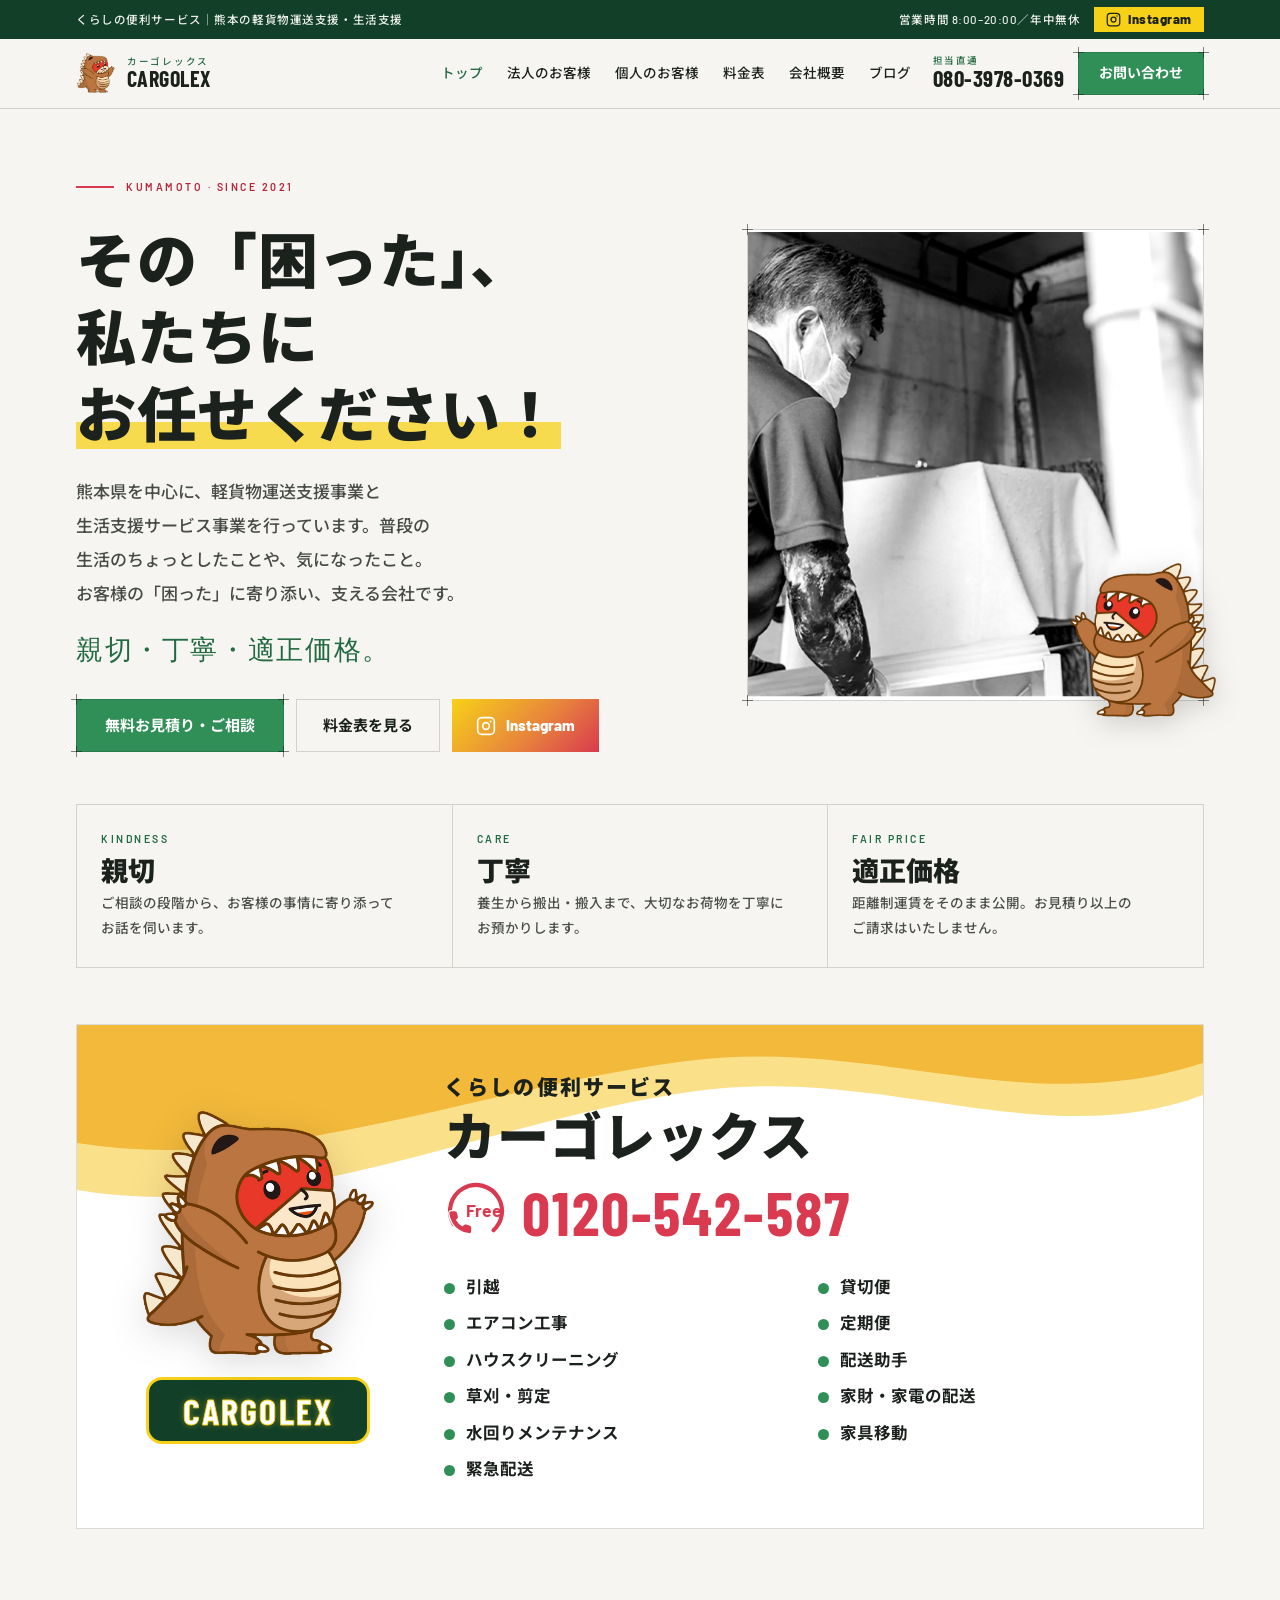
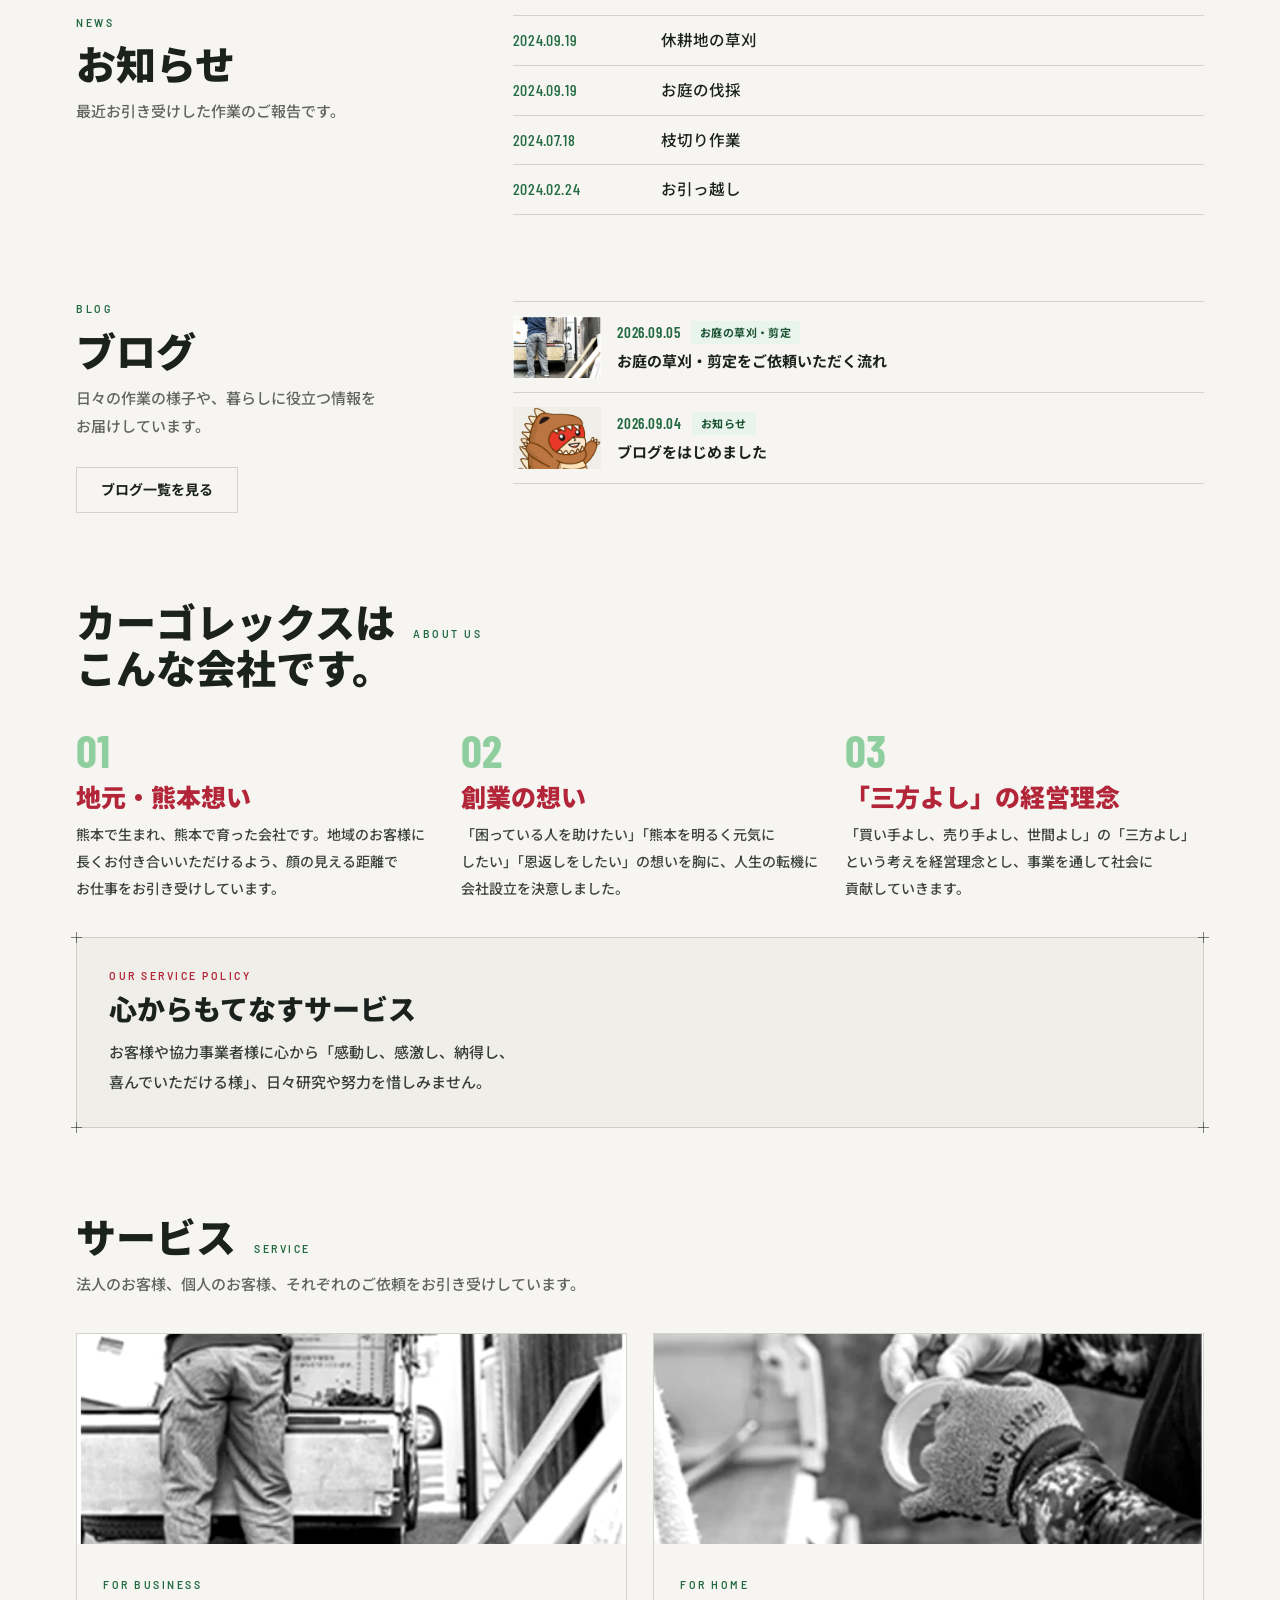
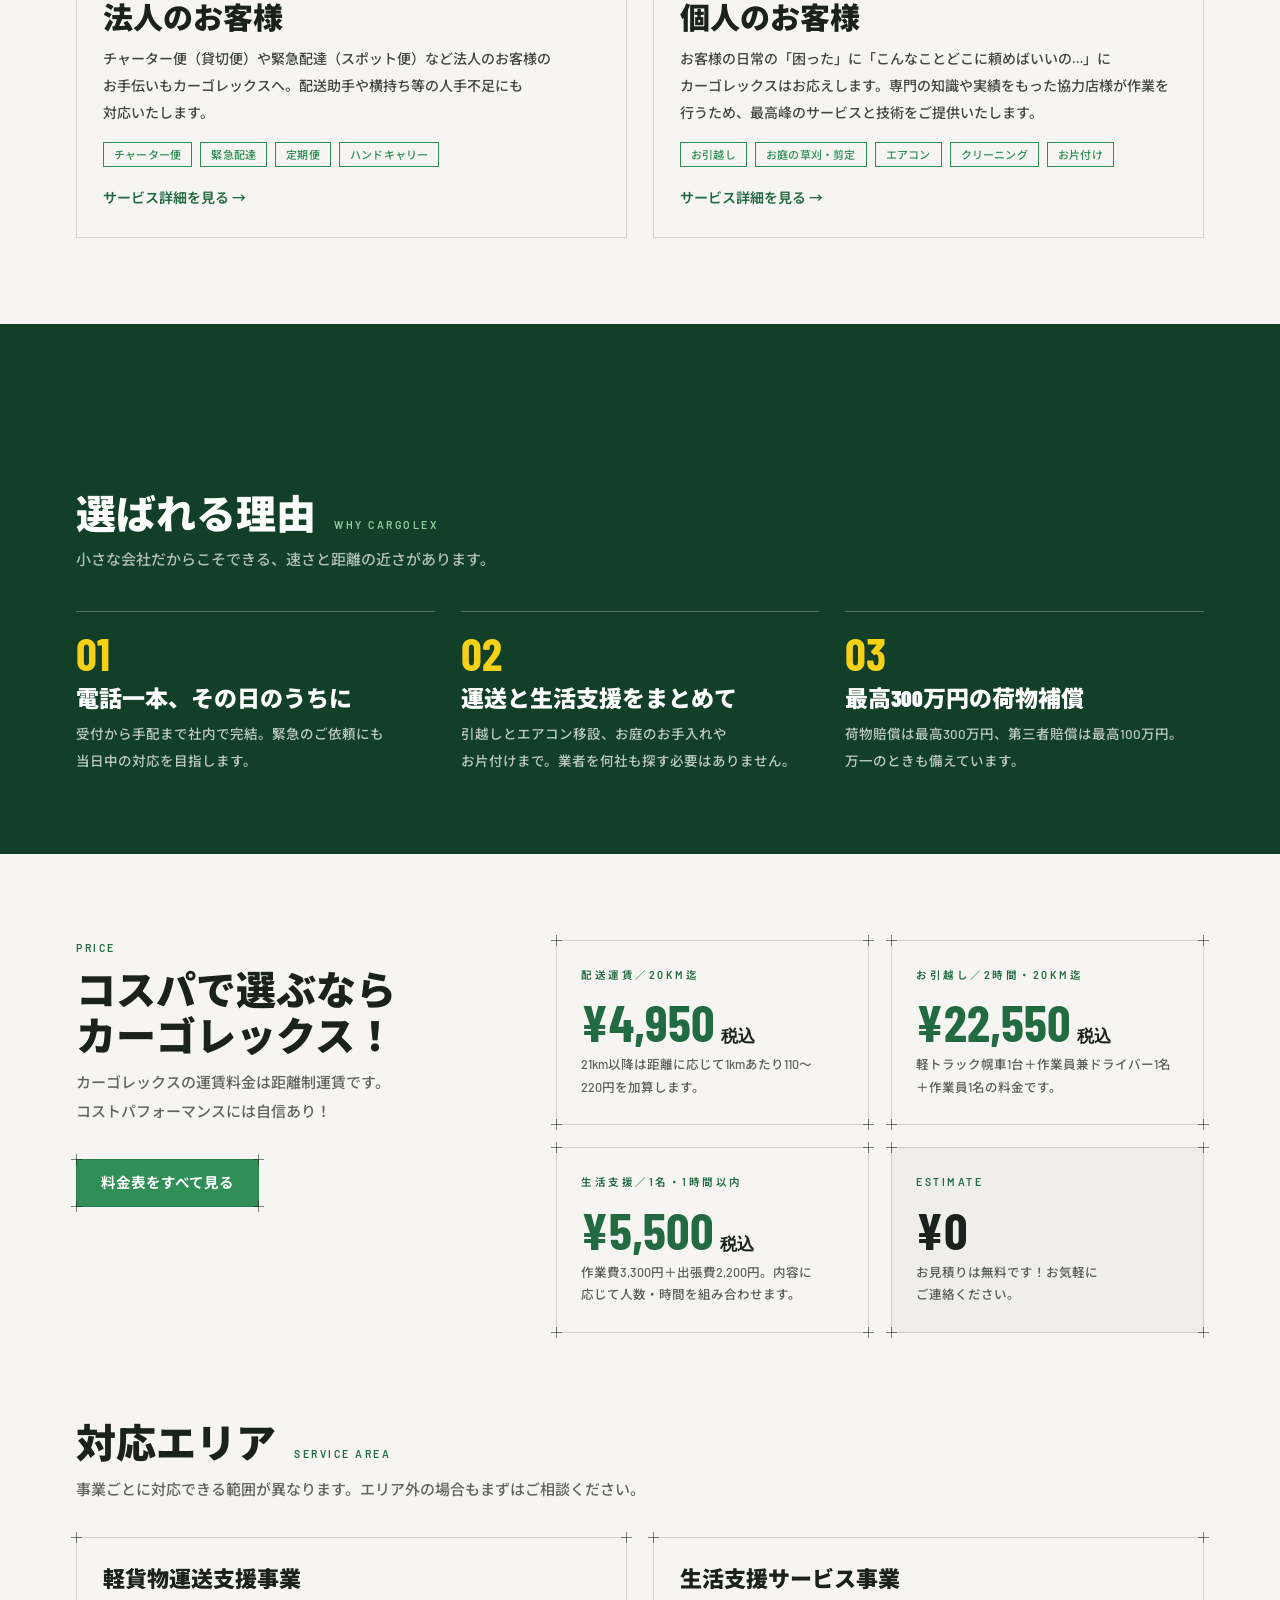
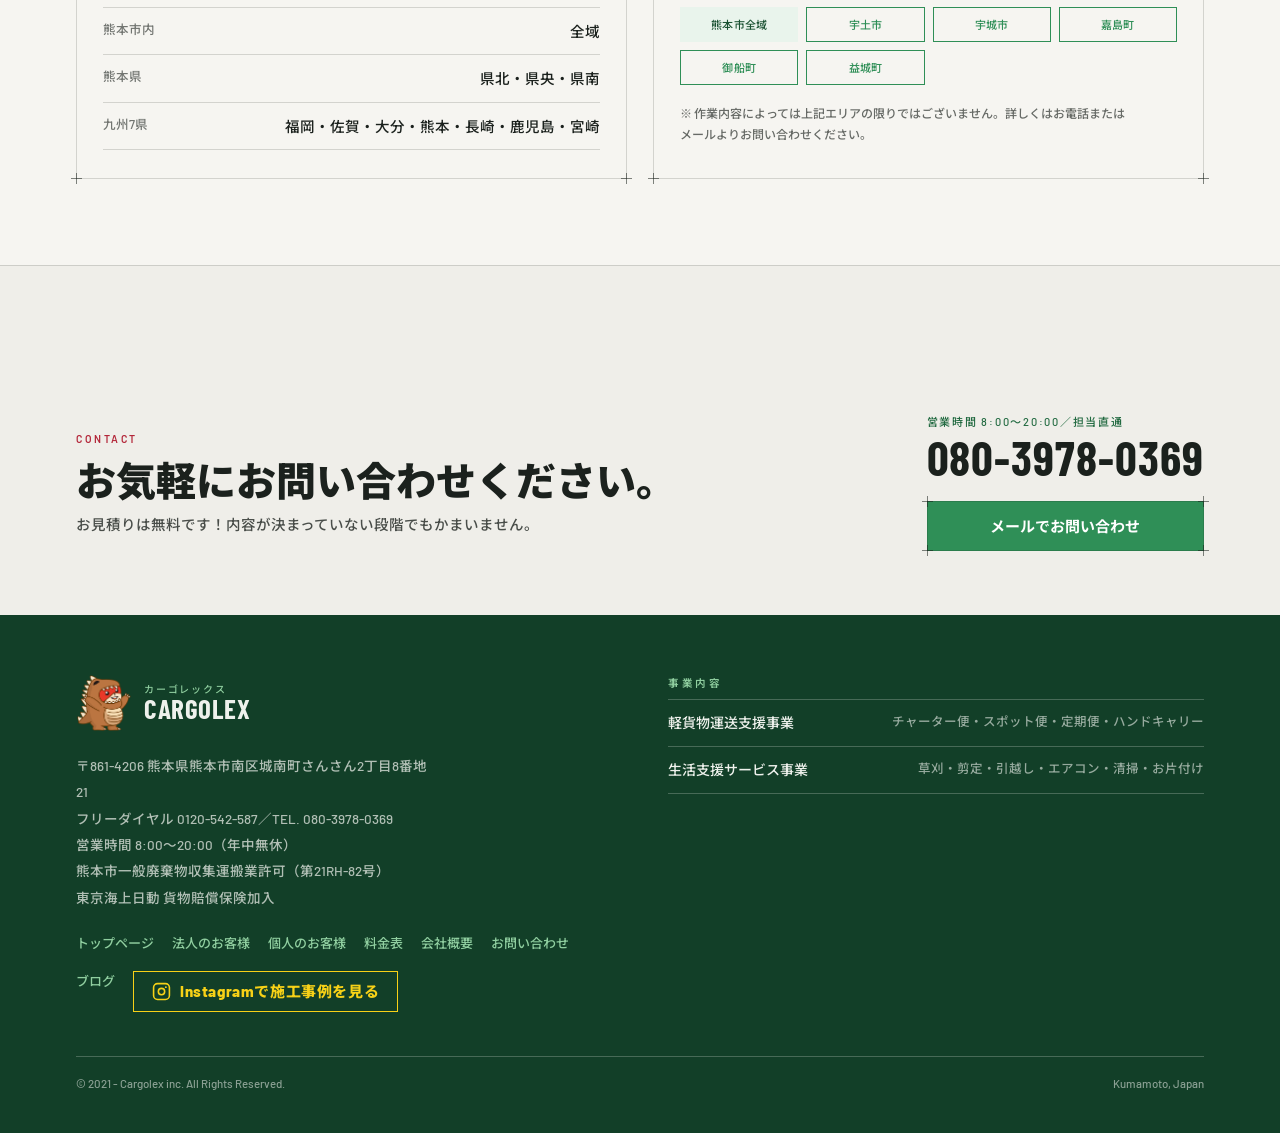
==== index.html @ 3965a6b3 "トップのヒーロー写真から「運び屋 CARGOLEX」のラベルを削除 Co-Authored-By: Claude Opus 5 <noreply@anthropic.com> Claude-Sessi" ====
<!DOCTYPE html>
<html lang="ja">
<head>
<meta charset="utf-8">
<meta name="viewport" content="width=device-width, initial-scale=1">
<title>カーゴレックス｜熊本の軽貨物運送支援・生活支援サービス</title>
<meta name="description" content="熊本県を中心に軽貨物運送支援事業と生活支援サービス事業を行うカーゴレックス。チャーター便・緊急配達・お引越し・お庭の草刈・剪定など、お客様の「困った」に親切・丁寧・適正価格でお応えします。">
<link rel="canonical" href="https://konohito.github.io/cargolex-hp/">
<meta property="og:type" content="website">
<meta property="og:site_name" content="カーゴレックス">
<meta property="og:title" content="カーゴレックス｜熊本の軽貨物運送支援・生活支援サービス">
<meta property="og:description" content="熊本の軽貨物運送支援事業・生活支援サービス事業。親切・丁寧・適正価格でお客様の「困った」に寄り添います。">
<meta property="og:url" content="https://konohito.github.io/cargolex-hp/">
<meta property="og:image" content="https://konohito.github.io/cargolex-hp/assets/img/og-image.jpg">
<meta property="og:locale" content="ja_JP">
<meta name="twitter:card" content="summary_large_image">
<meta name="theme-color" content="#123f28">
<link rel="icon" type="image/png" href="assets/img/favicon-32.png">
<link rel="apple-touch-icon" href="assets/img/apple-touch-icon.png">
<link rel="alternate" type="application/rss+xml" title="カーゴレックス ブログ" href="feed.xml">
<link rel="preconnect" href="https://fonts.googleapis.com">
<link rel="preconnect" href="https://fonts.gstatic.com" crossorigin>
<link rel="stylesheet" href="https://fonts.googleapis.com/css2?family=Barlow+Condensed:wght@400;600;700;900&amp;family=Barlow:wght@400;500;700&amp;family=Noto+Sans+JP:wght@400;500;700;900&amp;display=swap">
<link rel="preload" as="image" href="assets/img/photo-a.webp" fetchpriority="high">
<link rel="stylesheet" href="css/site.css">
<style>
.sec{padding-top:86px}
.kick{font-size:10.5px;letter-spacing:.24em;text-transform:uppercase;color:var(--color-accent-700);font-weight:600}
.h2{font-size:40px;line-height:1.15}
.lead{font-size:15px;line-height:1.9;color:color-mix(in srgb,var(--color-text) 68%,transparent);margin:10px 0 34px}
.g2{display:grid;grid-template-columns:repeat(2,1fr);gap:26px}
.g3{display:grid;grid-template-columns:repeat(3,1fr);gap:26px}
.split{display:grid;grid-template-columns:1fr 1fr;gap:52px;align-items:start}
.hero{display:grid;grid-template-columns:1.15fr .85fr;gap:52px;align-items:center}
.row{display:flex;justify-content:space-between;gap:18px;padding:12px 0;border-top:1px solid var(--color-divider)}
.num{font-family:"Barlow Condensed",sans-serif;font-weight:700;font-size:46px;line-height:.9;color:var(--color-accent-300)}
.kanban{position:relative;overflow:hidden;background:#fff;border:1px solid var(--color-divider);padding:clamp(26px,4vw,46px) clamp(22px,4vw,46px) clamp(30px,4vw,46px)}
.kanban-wave{position:absolute;top:0;left:0;width:100%;height:clamp(130px,18vw,215px);pointer-events:none}
.kanban-grid{position:relative;display:grid;grid-template-columns:minmax(190px,270px) 1fr;gap:clamp(24px,4vw,54px);align-items:center}
.kanban-left{display:grid;justify-items:center;gap:20px}
.kanban-left img{width:clamp(160px,19vw,235px);height:auto;filter:drop-shadow(0 8px 18px rgba(0,0,0,.14))}
.kanban-logo{background:var(--color-accent-900);border:3px solid var(--yl);border-radius:16px;padding:10px 34px;font-family:"Barlow Condensed",sans-serif;font-weight:700;font-size:clamp(26px,3vw,36px);letter-spacing:.06em;line-height:1.15;color:#fff;-webkit-text-stroke:.8px var(--yl);text-shadow:0 0 6px rgba(247,209,23,.45)}
.kanban-catch{font-weight:900;font-size:clamp(16px,2vw,21px);letter-spacing:.1em}
.kanban-name{font-weight:900;font-size:clamp(34px,4.6vw,52px);line-height:1.15;letter-spacing:.02em;margin-top:2px}
.kanban-tel{display:inline-flex;align-items:center;gap:14px;margin-top:14px;color:var(--red)}
.kanban-free{width:clamp(40px,5.6vw,64px);height:clamp(40px,5.6vw,64px)}
.kanban-telno{font-family:"Barlow Condensed",sans-serif;font-weight:700;font-size:clamp(34px,5.6vw,62px);letter-spacing:.03em;line-height:1;white-space:nowrap}
.kanban-list{display:grid;grid-template-rows:repeat(6,auto);grid-auto-flow:column;grid-auto-columns:1fr;gap:11px 34px;margin:24px 0 0;padding:0;list-style:none}
.kanban-list li{display:flex;align-items:baseline;gap:11px;font-weight:700;font-size:clamp(14px,1.4vw,16.5px)}
.kanban-list li::before{content:"";flex:none;width:11px;height:11px;border-radius:50%;background:var(--color-accent);transform:translateY(1px)}
@media (max-width:1024px){.g3{grid-template-columns:repeat(2,1fr)}.hero,.split{grid-template-columns:1fr;gap:34px}.h2{font-size:31px}.sec{padding-top:62px}}
@media (max-width:760px){.kanban-grid{grid-template-columns:1fr;gap:26px}.kanban-list{gap:9px 18px}}
@media (max-width:640px){.g2,.g3{grid-template-columns:1fr;gap:18px}.h2{font-size:27px}.sec{padding-top:50px}}
@media (max-width:480px){.kanban-list{grid-auto-flow:row;grid-template-rows:none;grid-template-columns:1fr}}
</style>
<script type="application/ld+json">
{
  "@context": "https://schema.org",
  "@type": "LocalBusiness",
  "name": "カーゴレックス",
  "alternateName": "CARGOLEX",
  "description": "熊本県を中心とした軽貨物運送支援事業・生活支援サービス事業",
  "url": "https://konohito.github.io/cargolex-hp/",
  "image": "https://konohito.github.io/cargolex-hp/assets/img/og-image.jpg",
  "telephone": "+81-80-3978-0369",
  "foundingDate": "2021",
  "address": {
    "@type": "PostalAddress",
    "postalCode": "861-4206",
    "addressRegion": "熊本県",
    "addressLocality": "熊本市南区",
    "streetAddress": "城南町さんさん2丁目8番地21",
    "addressCountry": "JP"
  },
  "openingHoursSpecification": {
    "@type": "OpeningHoursSpecification",
    "dayOfWeek": ["Monday","Tuesday","Wednesday","Thursday","Friday","Saturday","Sunday"],
    "opens": "08:00",
    "closes": "20:00"
  },
  "areaServed": ["熊本県","福岡県","佐賀県","大分県","長崎県","鹿児島県","宮崎県"],
  "sameAs": ["https://www.instagram.com/cargolex8558/"]
}
</script>
</head>
<body>
<a class="skip-link" href="#main">本文へスキップ</a>

<header class="site-header">
  <div class="topbar">
    <div class="wrap topbar-in">
      <span class="topbar-catch">くらしの便利サービス｜熊本の軽貨物運送支援・生活支援</span>
      <span class="topbar-right">営業時間 8:00–20:00／年中無休<a class="ig-chip" href="https://www.instagram.com/cargolex8558/" target="_blank" rel="noopener"><svg width="15" height="15" viewBox="0 0 24 24" fill="none" stroke="currentColor" stroke-width="2" stroke-linecap="round" aria-hidden="true"><rect x="2" y="2" width="20" height="20" rx="5"></rect><circle cx="12" cy="12" r="4"></circle><circle cx="17.5" cy="6.5" r="1.2" fill="currentColor" stroke="none"></circle></svg>Instagram</a></span>
    </div>
  </div>
  <div class="header-main">
    <div class="wrap header-in">
      <a class="brand" href="index.html">
        <img src="assets/img/mascot.png" alt="" width="40" height="40">
        <span class="brand-name"><span class="brand-kana">カーゴレックス</span><span class="brand-en">CARGOLEX</span></span>
      </a>
      <nav class="navlinks" aria-label="メインメニュー">
        <a class="on" href="index.html" aria-current="page">トップ</a>
        <a href="business.html">法人のお客様</a>
        <a href="person.html">個人のお客様</a>
        <a href="price.html">料金表</a>
        <a href="company.html">会社概要</a>
        <a href="blog/">ブログ</a>
      </nav>
      <div class="header-cta">
        <a class="telno" href="tel:08039780369"><span class="telno-label">担当直通</span><span class="telno-number">080-3978-0369</span></a>
        <a class="btn btn-primary blueprint" href="contact.html" style="padding:11px 20px;font-size:14px">
          <i class="corner tl"></i><i class="corner tr"></i><i class="corner bl"></i><i class="corner br"></i>
          お問い合わせ
        </a>
      </div>
      <button class="nav-toggle" type="button" aria-controls="nav-drawer" aria-expanded="false" aria-label="メニューを開く"><span></span><span></span><span></span></button>
    </div>
  </div>
  <nav class="nav-drawer" id="nav-drawer" aria-label="メニュー" hidden>
    <div class="wrap drawer-in">
      <a class="drawer-link on" href="index.html">トップ</a>
      <a class="drawer-link" href="business.html">法人のお客様</a>
      <a class="drawer-link" href="person.html">個人のお客様</a>
      <a class="drawer-link" href="price.html">料金表</a>
      <a class="drawer-link" href="company.html">会社概要</a>
      <a class="drawer-link" href="blog/">ブログ</a>
      <a class="drawer-link" href="contact.html">お問い合わせ</a>
      <div class="drawer-cta">
        <a class="drawer-tel" href="tel:08039780369"><span class="telno-label">営業時間 8:00〜20:00／担当直通</span><span class="telno-number">080-3978-0369</span></a>
        <a class="btn btn-primary btn-block blueprint" href="contact.html" style="padding:14px;font-size:15px;margin-top:0">
          <i class="corner tl"></i><i class="corner tr"></i><i class="corner bl"></i><i class="corner br"></i>
          無料お見積り・ご相談
        </a>
        <a class="drawer-ig" href="https://www.instagram.com/cargolex8558/" target="_blank" rel="noopener"><svg width="19" height="19" viewBox="0 0 24 24" fill="none" stroke="currentColor" stroke-width="2" stroke-linecap="round" aria-hidden="true"><rect x="2" y="2" width="20" height="20" rx="5"></rect><circle cx="12" cy="12" r="4"></circle><circle cx="17.5" cy="6.5" r="1.2" fill="currentColor" stroke="none"></circle></svg>Instagramで施工事例を見る</a>
      </div>
    </div>
  </nav>
</header>

<main id="main" style="overflow-x:hidden">

<section class="wrap" style="padding-top:70px;position:relative">
  <div class="hero">
    <div>
      <div style="display:flex;align-items:center;gap:12px;margin-bottom:26px">
        <span style="width:38px;height:2px;background:var(--red)"></span>
        <span class="kick" style="color:var(--red7)">Kumamoto · Since 2021</span>
      </div>
      <h1 style="font-size:clamp(34px,6.2vw,60px);line-height:1.28;letter-spacing:.01em;margin-bottom:22px;font-weight:900">その「困った」、私たちに<br><span class="mark">お任せください！</span></h1>
      <p style="font-size:17px;line-height:2;max-width:40ch;margin:0 0 18px;color:color-mix(in srgb,var(--color-text) 80%,transparent)">熊本県を中心に、軽貨物運送支援事業と生活支援サービス事業を行っています。普段の生活のちょっとしたことや、気になったこと。お客様の「困った」に寄り添い、支える会社です。</p>
      <p style="font-family:'Barlow Condensed',sans-serif;font-size:27px;letter-spacing:.06em;color:var(--color-accent-700);margin:0 0 30px">親切・丁寧・適正価格。</p>
      <div style="display:flex;gap:12px;flex-wrap:wrap">
        <a class="btn btn-primary blueprint" href="contact.html" style="padding:15px 28px;font-size:15px">
          <i class="corner tl"></i><i class="corner tr"></i><i class="corner bl"></i><i class="corner br"></i>
          無料お見積り・ご相談
        </a>
        <a class="btn btn-secondary" href="price.html" style="padding:15px 26px;font-size:15px;border-radius:0">料金表を見る</a>
        <a href="https://www.instagram.com/cargolex8558/" target="_blank" rel="noopener" style="display:inline-flex;align-items:center;gap:10px;background:linear-gradient(135deg,#f7d117,#e8873b 55%,#d93a4f);color:#fff;font-weight:800;font-size:15px;padding:15px 24px;line-height:1"><svg width="20" height="20" viewBox="0 0 24 24" fill="none" stroke="currentColor" stroke-width="2" stroke-linecap="round" aria-hidden="true"><rect x="2" y="2" width="20" height="20" rx="5"></rect><circle cx="12" cy="12" r="4"></circle><circle cx="17.5" cy="6.5" r="1.2" fill="currentColor" stroke="none"></circle></svg>Instagram</a>
      </div>
    </div>
    <figure class="blueprint duo" style="padding:0;margin:0;position:relative">
      <i class="corner tl"></i><i class="corner tr"></i><i class="corner bl"></i><i class="corner br"></i>
      <img src="assets/img/photo-a.webp" alt="荷台に家財を丁寧に積み込むスタッフ" width="1374" height="778" fetchpriority="high" style="width:100%;height:clamp(300px,42vw,470px);object-fit:cover">
      <img src="assets/img/mascot-left.png" alt="カーゴレックスのマスコット" width="437" height="460" style="position:absolute;right:-14px;bottom:-18px;width:clamp(96px,13vw,148px);height:auto;filter:drop-shadow(0 6px 14px rgba(0,0,0,.18))">
    </figure>
  </div>
</section>

<section class="wrap" style="padding-top:52px">
  <div class="g3" style="gap:0;border-top:1px solid var(--color-divider);border-left:1px solid var(--color-divider)">
    <div style="padding:26px 24px;border-right:1px solid var(--color-divider);border-bottom:1px solid var(--color-divider)">
      <div class="kick">Kindness</div>
      <h3 style="font-size:27px;margin:8px 0 6px">親切</h3>
      <p style="font-size:13.5px;line-height:1.85;margin:0;opacity:.78">ご相談の段階から、お客様の事情に寄り添ってお話を伺います。</p>
    </div>
    <div style="padding:26px 24px;border-right:1px solid var(--color-divider);border-bottom:1px solid var(--color-divider)">
      <div class="kick">Care</div>
      <h3 style="font-size:27px;margin:8px 0 6px">丁寧</h3>
      <p style="font-size:13.5px;line-height:1.85;margin:0;opacity:.78">養生から搬出・搬入まで、大切なお荷物を丁寧にお預かりします。</p>
    </div>
    <div style="padding:26px 24px;border-right:1px solid var(--color-divider);border-bottom:1px solid var(--color-divider)">
      <div class="kick">Fair price</div>
      <h3 style="font-size:27px;margin:8px 0 6px">適正価格</h3>
      <p style="font-size:13.5px;line-height:1.85;margin:0;opacity:.78">距離制運賃をそのまま公開。お見積り以上のご請求はいたしません。</p>
    </div>
  </div>
</section>

<section class="wrap" style="padding-top:56px">
  <div class="kanban">
    <svg class="kanban-wave" viewBox="0 0 1200 215" preserveAspectRatio="none" aria-hidden="true">
      <path d="M0 0 H1200 V70 C1030 130 860 40 660 66 C440 94 220 200 0 165 Z" fill="#fbe08a"/>
      <path d="M0 0 H1200 V38 C1010 96 850 12 650 36 C430 62 210 150 0 118 Z" fill="#f2b93b"/>
    </svg>
    <div class="kanban-grid">
      <div class="kanban-left">
        <img src="assets/img/mascot.png" alt="カーゴレックスのマスコット" width="437" height="460" loading="lazy">
        <div class="kanban-logo">CARGOLEX</div>
      </div>
      <div>
        <div class="kanban-catch">くらしの便利サービス</div>
        <div class="kanban-name">カーゴレックス</div>
        <a class="kanban-tel" href="tel:0120542587">
          <svg class="freemark kanban-free" viewBox="0 0 64 64" aria-hidden="true" focusable="false"><circle class="fm-ring" cx="32" cy="32" r="26" stroke-dasharray="116 48" transform="rotate(150 32 32)"></circle><text class="fm-text" x="40" y="38" text-anchor="middle">Free</text><g transform="translate(3 30) scale(1.1)"><path class="fm-phone" d="M22 16.92v3a2 2 0 0 1-2.18 2 19.79 19.79 0 0 1-8.63-3.07 19.5 19.5 0 0 1-6-6 19.79 19.79 0 0 1-3.07-8.67A2 2 0 0 1 4.11 2h3a2 2 0 0 1 2 1.72c.127.96.361 1.903.7 2.81a2 2 0 0 1-.45 2.11L8.09 9.91a16 16 0 0 0 6 6l1.27-1.27a2 2 0 0 1 2.11-.45c.907.339 1.85.573 2.81.7A2 2 0 0 1 22 16.92z"></path></g></svg>
          <span class="kanban-telno">0120-542-587</span>
        </a>
        <ul class="kanban-list">
          <li>引越</li>
          <li>エアコン工事</li>
          <li>ハウスクリーニング</li>
          <li>草刈・剪定</li>
          <li>水回りメンテナンス</li>
          <li>緊急配送</li>
          <li>貸切便</li>
          <li>定期便</li>
          <li>配送助手</li>
          <li>家財・家電の配送</li>
          <li>家具移動</li>
        </ul>
      </div>
    </div>
  </div>
</section>

<section class="wrap sec">
  <div class="split" style="grid-template-columns:.72fr 1.28fr;gap:48px">
    <div>
      <div class="kick">News</div>
      <h2 class="h2" style="margin-top:10px">お知らせ</h2>
      <p class="lead" style="margin-bottom:0">最近お引き受けした作業のご報告です。</p>
    </div>
    <div>
      <div class="row" style="align-items:baseline"><span style="font-family:'Barlow Condensed',sans-serif;font-size:16px;letter-spacing:.04em;color:var(--color-accent-700);flex:none;width:130px">2024.09.19</span><span style="font-size:15.5px;flex:1">休耕地の草刈</span></div>
      <div class="row" style="align-items:baseline"><span style="font-family:'Barlow Condensed',sans-serif;font-size:16px;letter-spacing:.04em;color:var(--color-accent-700);flex:none;width:130px">2024.09.19</span><span style="font-size:15.5px;flex:1">お庭の伐採</span></div>
      <div class="row" style="align-items:baseline"><span style="font-family:'Barlow Condensed',sans-serif;font-size:16px;letter-spacing:.04em;color:var(--color-accent-700);flex:none;width:130px">2024.07.18</span><span style="font-size:15.5px;flex:1">枝切り作業</span></div>
      <div class="row" style="align-items:baseline;border-bottom:1px solid var(--color-divider)"><span style="font-family:'Barlow Condensed',sans-serif;font-size:16px;letter-spacing:.04em;color:var(--color-accent-700);flex:none;width:130px">2024.02.24</span><span style="font-size:15.5px;flex:1">お引っ越し</span></div>
    </div>
  </div>
</section>

<section class="wrap sec">
  <div class="split" style="grid-template-columns:.72fr 1.28fr;gap:48px">
    <div>
      <div class="kick">Blog</div>
      <h2 class="h2" style="margin-top:10px">ブログ</h2>
      <p class="lead" style="margin-bottom:26px">日々の作業の様子や、暮らしに役立つ情報をお届けしています。</p>
      <a class="btn btn-secondary" href="blog/" style="padding:13px 24px;font-size:14px;border-radius:0">ブログ一覧を見る</a>
    </div>
    <div>
      <!-- BLOG_LATEST:START --><a class="blog-mini" href="blog/niwa-nagare.html"><span class="blog-mini-thumb"><img src="assets/img/photo-c.webp" alt="" width="200" height="140" loading="lazy"></span><span class="blog-mini-body"><span class="blog-meta"><span class="blog-date">2026.09.05</span><span class="blog-cat">お庭の草刈・剪定</span></span><strong>お庭の草刈・剪定をご依頼いただく流れ</strong></span></a><a class="blog-mini" href="blog/blog-start.html"><span class="blog-mini-thumb"><img src="assets/img/mascot.png" alt="" width="437" height="460" loading="lazy"></span><span class="blog-mini-body"><span class="blog-meta"><span class="blog-date">2026.09.04</span><span class="blog-cat">お知らせ</span></span><strong>ブログをはじめました</strong></span></a><!-- BLOG_LATEST:END -->
    </div>
  </div>
</section>

<section class="wrap sec">
  <div style="display:flex;align-items:baseline;gap:18px;flex-wrap:wrap">
    <h2 class="h2">カーゴレックスは<br>こんな会社です。</h2>
    <span class="kick">About us</span>
  </div>
  <div class="g3" style="margin-top:38px">
    <article>
      <div class="num">01</div>
      <h3 style="font-size:25px;margin:12px 0 10px;color:var(--red7)">地元・熊本想い</h3>
      <p style="font-size:14px;line-height:1.95;margin:0;opacity:.84">熊本で生まれ、熊本で育った会社です。地域のお客様に長くお付き合いいただけるよう、顔の見える距離でお仕事をお引き受けしています。</p>
    </article>
    <article>
      <div class="num">02</div>
      <h3 style="font-size:25px;margin:12px 0 10px;color:var(--red7)">創業の想い</h3>
      <p style="font-size:14px;line-height:1.95;margin:0;opacity:.84">「困っている人を助けたい」「熊本を明るく元気にしたい」「恩返しをしたい」の想いを胸に、人生の転機に会社設立を決意しました。</p>
    </article>
    <article>
      <div class="num">03</div>
      <h3 style="font-size:25px;margin:12px 0 10px;color:var(--red7)">「三方よし」の経営理念</h3>
      <p style="font-size:14px;line-height:1.95;margin:0;opacity:.84">「買い手よし、売り手よし、世間よし」の「三方よし」という考えを経営理念とし、事業を通して社会に貢献していきます。</p>
    </article>
  </div>
  <div class="blueprint" style="margin-top:34px;padding:30px 32px;background:var(--color-neutral-100)">
    <i class="corner tl"></i><i class="corner tr"></i><i class="corner bl"></i><i class="corner br"></i>
    <div class="kick" style="color:var(--red7)">Our service policy</div>
    <h3 style="font-size:28px;margin:10px 0 12px">心からもてなすサービス</h3>
    <p style="font-size:15px;line-height:2;margin:0;max-width:62ch;opacity:.86">お客様や協力事業者様に心から「感動し、感激し、納得し、喜んでいただける様」、日々研究や努力を惜しみません。</p>
  </div>
</section>

<section class="wrap sec">
  <div style="display:flex;align-items:baseline;gap:18px;flex-wrap:wrap"><h2 class="h2">サービス</h2><span class="kick">Service</span></div>
  <p class="lead">法人のお客様、個人のお客様、それぞれのご依頼をお引き受けしています。</p>
  <div class="g2" style="gap:26px">
    <a class="card blueprint" href="business.html" style="padding:0;color:var(--color-text);overflow:hidden">
      <i class="corner tl"></i><i class="corner tr"></i><i class="corner bl"></i><i class="corner br"></i>
      <figure class="duo" style="margin:0"><img src="assets/img/photo-c.webp" alt="車両へ荷物を積み込む様子" width="430" height="312" loading="lazy" style="width:100%;height:210px;object-fit:cover"></figure>
      <div style="padding:26px 26px 28px">
        <div class="kick">For business</div>
        <h3 style="font-size:30px;margin:8px 0 12px">法人のお客様</h3>
        <p style="font-size:14px;line-height:1.9;margin:0 0 16px;opacity:.82">チャーター便（貸切便）や緊急配達（スポット便）など法人のお客様のお手伝いもカーゴレックスへ。配送助手や横持ち等の人手不足にも対応いたします。</p>
        <div style="display:flex;gap:8px;flex-wrap:wrap">
          <span class="tag tag-outline">チャーター便</span><span class="tag tag-outline">緊急配達</span><span class="tag tag-outline">定期便</span><span class="tag tag-outline">ハンドキャリー</span>
        </div>
        <div style="margin-top:20px;font-size:14px;font-weight:600;color:var(--color-accent-700)">サービス詳細を見る →</div>
      </div>
    </a>
    <a class="card blueprint" href="person.html" style="padding:0;color:var(--color-text);overflow:hidden">
      <i class="corner tl"></i><i class="corner tr"></i><i class="corner bl"></i><i class="corner br"></i>
      <figure class="duo" style="margin:0"><img src="assets/img/photo-b.webp" alt="養生の準備をするスタッフ" width="424" height="306" loading="lazy" style="width:100%;height:210px;object-fit:cover"></figure>
      <div style="padding:26px 26px 28px">
        <div class="kick">For home</div>
        <h3 style="font-size:30px;margin:8px 0 12px">個人のお客様</h3>
        <p style="font-size:14px;line-height:1.9;margin:0 0 16px;opacity:.82">お客様の日常の「困った」に「こんなことどこに頼めばいいの…」にカーゴレックスはお応えします。専門の知識や実績をもった協力店様が作業を行うため、最高峰のサービスと技術をご提供いたします。</p>
        <div style="display:flex;gap:8px;flex-wrap:wrap">
          <span class="tag tag-outline">お引越し</span><span class="tag tag-outline">お庭の草刈・剪定</span><span class="tag tag-outline">エアコン</span><span class="tag tag-outline">クリーニング</span><span class="tag tag-outline">お片付け</span>
        </div>
        <div style="margin-top:20px;font-size:14px;font-weight:600;color:var(--color-accent-700)">サービス詳細を見る →</div>
      </div>
    </a>
  </div>
</section>

<section class="sec" style="margin-top:86px;background:var(--color-accent-900);color:#eef1ec;padding-bottom:80px">
  <div class="wrap" style="padding-top:80px">
    <div style="display:flex;align-items:baseline;gap:18px;flex-wrap:wrap">
      <h2 class="h2" style="color:#fff">選ばれる理由</h2>
      <span class="kick" style="color:var(--color-accent-300)">Why cargolex</span>
    </div>
    <p style="font-size:15px;margin:12px 0 40px;color:rgba(238,241,236,.72)">小さな会社だからこそできる、速さと距離の近さがあります。</p>
    <div class="g3">
      <div style="border-top:1px solid rgba(238,241,236,.3);padding-top:20px">
        <div class="num" style="color:var(--yl)">01</div>
        <h3 style="font-size:23px;margin:12px 0 10px;color:#fff">電話一本、その日のうちに</h3>
        <p style="font-size:13.5px;line-height:1.95;margin:0;color:rgba(238,241,236,.78)">受付から手配まで社内で完結。緊急のご依頼にも当日中の対応を目指します。</p>
      </div>
      <div style="border-top:1px solid rgba(238,241,236,.3);padding-top:20px">
        <div class="num" style="color:var(--yl)">02</div>
        <h3 style="font-size:23px;margin:12px 0 10px;color:#fff">運送と生活支援をまとめて</h3>
        <p style="font-size:13.5px;line-height:1.95;margin:0;color:rgba(238,241,236,.78)">引越しとエアコン移設、お庭のお手入れやお片付けまで。業者を何社も探す必要はありません。</p>
      </div>
      <div style="border-top:1px solid rgba(238,241,236,.3);padding-top:20px">
        <div class="num" style="color:var(--yl)">03</div>
        <h3 style="font-size:23px;margin:12px 0 10px;color:#fff">最高300万円の荷物補償</h3>
        <p style="font-size:13.5px;line-height:1.95;margin:0;color:rgba(238,241,236,.78)">荷物賠償は最高300万円、第三者賠償は最高100万円。万一のときも備えています。</p>
      </div>
    </div>
  </div>
</section>

<section class="wrap sec">
  <div class="split" style="grid-template-columns:.8fr 1.2fr;gap:48px">
    <div>
      <div class="kick">Price</div>
      <h2 class="h2" style="margin-top:10px">コスパで選ぶなら<br>カーゴレックス！</h2>
      <p class="lead">カーゴレックスの運賃料金は距離制運賃です。コストパフォーマンスには自信あり！</p>
      <a class="btn btn-primary blueprint" href="price.html" style="padding:13px 24px;font-size:14.5px">
        <i class="corner tl"></i><i class="corner tr"></i><i class="corner bl"></i><i class="corner br"></i>
        料金表をすべて見る
      </a>
    </div>
    <div class="g2" style="gap:22px">
      <div class="blueprint" style="padding:26px 24px">
        <i class="corner tl"></i><i class="corner tr"></i><i class="corner bl"></i><i class="corner br"></i>
        <div class="kick">配送運賃／20km迄</div>
        <div style="font-family:'Barlow Condensed',sans-serif;font-weight:700;font-size:52px;line-height:1;margin:12px 0 6px;color:var(--color-accent-700)">¥4,950<span style="font-size:17px;margin-left:6px;color:var(--color-text)">税込</span></div>
        <p style="font-size:12.5px;line-height:1.8;margin:0;opacity:.7">21km以降は距離に応じて1kmあたり110〜220円を加算します。</p>
      </div>
      <div class="blueprint" style="padding:26px 24px">
        <i class="corner tl"></i><i class="corner tr"></i><i class="corner bl"></i><i class="corner br"></i>
        <div class="kick">お引越し／2時間・20km迄</div>
        <div style="font-family:'Barlow Condensed',sans-serif;font-weight:700;font-size:52px;line-height:1;margin:12px 0 6px;color:var(--color-accent-700)">¥22,550<span style="font-size:17px;margin-left:6px;color:var(--color-text)">税込</span></div>
        <p style="font-size:12.5px;line-height:1.8;margin:0;opacity:.7">軽トラック幌車1台＋作業員兼ドライバー1名＋作業員1名の料金です。</p>
      </div>
      <div class="blueprint" style="padding:26px 24px">
        <i class="corner tl"></i><i class="corner tr"></i><i class="corner bl"></i><i class="corner br"></i>
        <div class="kick">生活支援／1名・1時間以内</div>
        <div style="font-family:'Barlow Condensed',sans-serif;font-weight:700;font-size:52px;line-height:1;margin:12px 0 6px;color:var(--color-accent-700)">¥5,500<span style="font-size:17px;margin-left:6px;color:var(--color-text)">税込</span></div>
        <p style="font-size:12.5px;line-height:1.8;margin:0;opacity:.7">作業費3,300円＋出張費2,200円。内容に応じて人数・時間を組み合わせます。</p>
      </div>
      <div class="blueprint" style="padding:26px 24px;background:var(--color-neutral-100)">
        <i class="corner tl"></i><i class="corner tr"></i><i class="corner bl"></i><i class="corner br"></i>
        <div class="kick">Estimate</div>
        <div style="font-family:'Barlow Condensed',sans-serif;font-weight:700;font-size:52px;line-height:1;margin:12px 0 6px">¥0</div>
        <p style="font-size:12.5px;line-height:1.8;margin:0;opacity:.7">お見積りは無料です！お気軽にご連絡ください。</p>
      </div>
    </div>
  </div>
</section>

<section class="wrap sec">
  <div style="display:flex;align-items:baseline;gap:18px;flex-wrap:wrap"><h2 class="h2">対応エリア</h2><span class="kick">Service area</span></div>
  <p class="lead">事業ごとに対応できる範囲が異なります。エリア外の場合もまずはご相談ください。</p>
  <div class="g2">
    <div class="blueprint" style="padding:28px 26px">
      <i class="corner tl"></i><i class="corner tr"></i><i class="corner bl"></i><i class="corner br"></i>
      <h3 style="font-size:22px;margin-bottom:16px">軽貨物運送支援事業</h3>
      <div class="row"><span style="font-size:12.5px;opacity:.6;flex:none;width:96px">熊本市内</span><span style="font-size:14.5px;text-align:right">全域</span></div>
      <div class="row"><span style="font-size:12.5px;opacity:.6;flex:none;width:96px">熊本県</span><span style="font-size:14.5px;text-align:right">県北・県央・県南</span></div>
      <div class="row" style="border-bottom:1px solid var(--color-divider)"><span style="font-size:12.5px;opacity:.6;flex:none;width:96px">九州7県</span><span style="font-size:14.5px;text-align:right">福岡・佐賀・大分・熊本・長崎・鹿児島・宮崎</span></div>
    </div>
    <div class="blueprint" style="padding:28px 26px">
      <i class="corner tl"></i><i class="corner tr"></i><i class="corner bl"></i><i class="corner br"></i>
      <h3 style="font-size:22px;margin-bottom:16px">生活支援サービス事業</h3>
      <div style="display:grid;grid-template-columns:repeat(auto-fill,minmax(104px,1fr));gap:8px;margin-top:4px">
        <span class="tag tag-accent" style="justify-content:center;padding:8px 6px">熊本市全域</span>
        <span class="tag tag-outline" style="justify-content:center;padding:8px 6px">宇土市</span>
        <span class="tag tag-outline" style="justify-content:center;padding:8px 6px">宇城市</span>
        <span class="tag tag-outline" style="justify-content:center;padding:8px 6px">嘉島町</span>
        <span class="tag tag-outline" style="justify-content:center;padding:8px 6px">御船町</span>
        <span class="tag tag-outline" style="justify-content:center;padding:8px 6px">益城町</span>
      </div>
      <p style="font-size:12px;line-height:1.8;margin:18px 0 0;opacity:.65">※ 作業内容によっては上記エリアの限りではございません。詳しくはお電話またはメールよりお問い合わせください。</p>
    </div>
  </div>
</section>

<section class="sec" style="margin-top:86px;border-top:1px solid var(--color-divider);background:var(--color-neutral-100)">
  <div class="wrap" style="padding-top:64px;padding-bottom:64px;display:flex;justify-content:space-between;gap:32px;flex-wrap:wrap;align-items:center">
    <div>
      <div class="kick" style="color:var(--red7)">Contact</div>
      <h2 class="h2" style="margin-top:10px">お気軽にお問い合わせください。</h2>
      <p style="font-size:14.5px;margin:10px 0 0;opacity:.78">お見積りは無料です！内容が決まっていない段階でもかまいません。</p>
    </div>
    <div style="display:grid;gap:12px">
      <a href="tel:08039780369" style="display:grid;line-height:1.05;color:var(--color-text)">
        <span style="font-size:11px;letter-spacing:.16em;color:var(--color-accent-700)">営業時間 8:00〜20:00／担当直通</span>
        <span style="font-family:'Barlow Condensed',sans-serif;font-weight:700;font-size:48px;letter-spacing:.02em;margin-top:4px">080-3978-0369</span>
      </a>
      <a class="btn btn-primary btn-block blueprint" href="contact.html" style="padding:14px;font-size:15px">
        <i class="corner tl"></i><i class="corner tr"></i><i class="corner bl"></i><i class="corner br"></i>
        メールでお問い合わせ
      </a>
    </div>
  </div>
</section>

</main>

<footer style="background:var(--color-accent-900);color:#eef1ec">
  <div class="wrap" style="padding-top:60px;padding-bottom:40px">
    <div class="split" style="gap:56px">
      <div>
        <div style="display:flex;align-items:center;gap:12px">
          <img src="assets/img/mascot.png" alt="" width="437" height="460" loading="lazy" style="width:56px;height:56px;object-fit:contain">
          <span style="display:grid;line-height:1.05">
            <span style="font-size:10px;letter-spacing:.18em;color:var(--color-accent-300)">カーゴレックス</span>
            <span style="font-family:'Barlow Condensed',sans-serif;font-weight:700;font-size:27px;letter-spacing:.02em">CARGOLEX</span>
          </span>
        </div>
        <p style="font-size:13.5px;line-height:1.95;margin:22px 0 0;max-width:44ch;color:rgba(238,241,236,.72)">〒861-4206 熊本県熊本市南区城南町さんさん2丁目8番地21<br>フリーダイヤル 0120-542-587／TEL. 080-3978-0369<br>営業時間 8:00〜20:00（年中無休）<br>熊本市一般廃棄物収集運搬業許可（第21RH-82号）<br>東京海上日動 貨物賠償保険加入</p>
        <div style="display:flex;gap:18px;flex-wrap:wrap;margin-top:22px;font-size:13px">
          <a href="index.html" style="color:var(--color-accent-300)">トップページ</a>
          <a href="business.html" style="color:var(--color-accent-300)">法人のお客様</a>
          <a href="person.html" style="color:var(--color-accent-300)">個人のお客様</a>
          <a href="price.html" style="color:var(--color-accent-300)">料金表</a>
          <a href="company.html" style="color:var(--color-accent-300)">会社概要</a>
          <a href="contact.html" style="color:var(--color-accent-300)">お問い合わせ</a>
          <a href="blog/" style="color:var(--color-accent-300)">ブログ</a>
          <a href="https://www.instagram.com/cargolex8558/" target="_blank" rel="noopener" style="display:inline-flex;align-items:center;gap:9px;border:1px solid var(--yl);color:var(--yl);font-weight:800;font-size:15px;letter-spacing:.04em;padding:10px 18px;line-height:1"><svg width="19" height="19" viewBox="0 0 24 24" fill="none" stroke="currentColor" stroke-width="2" stroke-linecap="round" aria-hidden="true"><rect x="2" y="2" width="20" height="20" rx="5"></rect><circle cx="12" cy="12" r="4"></circle><circle cx="17.5" cy="6.5" r="1.2" fill="currentColor" stroke="none"></circle></svg>Instagramで施工事例を見る</a>
        </div>
      </div>
      <div>
        <div class="kick" style="color:var(--color-accent-300);margin-bottom:8px">事業内容</div>
        <div class="row" style="border-color:rgba(238,241,236,.24)"><span style="font-size:14px">軽貨物運送支援事業</span><span style="font-size:12.5px;color:rgba(238,241,236,.6)">チャーター便・スポット便・定期便・ハンドキャリー</span></div>
        <div class="row" style="border-color:rgba(238,241,236,.24);border-bottom:1px solid rgba(238,241,236,.24)"><span style="font-size:14px">生活支援サービス事業</span><span style="font-size:12.5px;color:rgba(238,241,236,.6)">草刈・剪定・引越し・エアコン・清掃・お片付け</span></div>
      </div>
    </div>
    <div style="display:flex;justify-content:space-between;gap:16px;flex-wrap:wrap;margin-top:44px;padding-top:18px;border-top:1px solid rgba(238,241,236,.24);font-size:11.5px;color:rgba(238,241,236,.55)">
      <span>© 2021 - Cargolex inc. All Rights Reserved.</span>
      <span>Kumamoto, Japan</span>
    </div>
  </div>
</footer>

<nav class="mobile-cta" aria-label="クイックお問い合わせ">
  <a class="mc-tel" href="tel:08039780369"><svg width="17" height="17" viewBox="0 0 24 24" fill="none" stroke="currentColor" stroke-width="2" stroke-linecap="round" stroke-linejoin="round" aria-hidden="true"><path d="M22 16.92v3a2 2 0 0 1-2.18 2 19.79 19.79 0 0 1-8.63-3.07 19.5 19.5 0 0 1-6-6 19.79 19.79 0 0 1-3.07-8.67A2 2 0 0 1 4.11 2h3a2 2 0 0 1 2 1.72c.127.96.361 1.903.7 2.81a2 2 0 0 1-.45 2.11L8.09 9.91a16 16 0 0 0 6 6l1.27-1.27a2 2 0 0 1 2.11-.45c.907.339 1.85.573 2.81.7A2 2 0 0 1 22 16.92z"/></svg>電話する</a>
  <a class="mc-mail" href="contact.html"><svg width="17" height="17" viewBox="0 0 24 24" fill="none" stroke="currentColor" stroke-width="2" stroke-linecap="round" stroke-linejoin="round" aria-hidden="true"><rect x="2" y="4" width="20" height="16" rx="2"/><path d="m22 7-10 6L2 7"/></svg>無料お見積り</a>
</nav>

<script src="js/site.js" defer></script>
</body>
</html>
---- css/site.css ----
/* ============================================================
   CARGOLEX — site.css
   デザイントークン / 基本スタイル / 共通コンポーネント / ヘッダー・フッター
   ============================================================ */

:root {
  /* palette */
  --color-bg: #f6f5f1;
  --color-surface: #efeee9;
  --color-text: #1b211d;
  --color-accent: #2f8f57;
  --color-accent-100: #e9f4ec;
  --color-accent-300: #8fce9f;
  --color-accent-700: #226a41;
  --color-accent-800: #1a5232;
  --color-accent-900: #123f28;
  --color-divider: rgba(27, 33, 29, .16);
  --color-neutral-100: #efeee9;
  --color-neutral-200: #e6e5df;
  --red: #d93a4f;
  --red7: #b32639;
  --yl: #f7d117;

  /* type */
  --font-heading: "Barlow Condensed", "Noto Sans JP", system-ui, sans-serif;
  --font-body: "Barlow", "Noto Sans JP", system-ui, sans-serif;

  /* spacing (design-system scale) */
  --space-1: 3.4px;
  --space-2: 6.8px;
  --space-3: 10.2px;
  --space-4: 13.6px;
  --space-6: 20.4px;
  --space-8: 27.2px;
}

/* ---------- base ---------- */
*, *::before, *::after { box-sizing: border-box; }
html { scroll-behavior: smooth; -webkit-text-size-adjust: 100%; }
body {
  margin: 0;
  background: var(--color-bg);
  color: var(--color-text);
  font-family: var(--font-body);
  font-size: 15px;
  line-height: 1.55;
  font-weight: 500;
  -webkit-font-smoothing: antialiased;
}
h1, h2, h3, h4, h5, h6 {
  font-family: var(--font-heading);
  font-weight: 900;
  line-height: 1.12;
  margin: 0;
  word-break: auto-phrase;
  line-break: strict;
}
p, li, td, th, dd, dt, span, label { word-break: auto-phrase; line-break: strict; }
p { margin: 0 0 var(--space-3); }
a { color: var(--color-accent-700); text-decoration: none; text-underline-offset: 3px; }
a:hover { color: var(--color-accent-900); }
img { display: block; max-width: 100%; height: auto; }
figure { margin: 0; }
:focus { outline: none; }
:focus-visible { outline: 2px solid var(--color-accent); outline-offset: 2px; }
::selection { background: rgba(47, 143, 87, .3); }

.wrap { max-width: 1180px; margin: 0 auto; padding-left: 26px; padding-right: 26px; }
.mark { background: linear-gradient(transparent 62%, rgba(247, 209, 23, .75) 62%); }
.duo img { filter: grayscale(1) contrast(1.05); }

.skip-link {
  position: absolute; left: -9999px; top: 0; z-index: 100;
  background: var(--color-accent-900); color: #fff; padding: 10px 18px; font-size: 13px;
}
.skip-link:focus { left: 0; color: #fff; }

/* ---------- buttons ---------- */
.btn {
  display: inline-flex; align-items: center; justify-content: center; gap: 6px;
  cursor: pointer; text-decoration: none;
  font-family: var(--font-heading); font-weight: 700;
  font-size: 14px; line-height: 1.35; color: var(--color-text);
  background: transparent; border: 1px solid var(--color-divider);
  padding: var(--space-2) calc(var(--space-3) * 1.2);
  border-radius: 0; white-space: nowrap;
  transition: background-color .15s ease, color .15s ease;
}
.btn svg { display: block; }
.btn:disabled { opacity: .45; cursor: not-allowed; }
.btn-primary { background: var(--color-accent); border-color: var(--color-accent); color: #fff; }
.btn-primary:hover { background: var(--color-accent-700); color: #fff; }
.btn-primary:active { background: var(--color-accent-900); }
.btn-secondary { border-color: var(--color-divider); }
.btn-secondary:hover { background: rgba(27, 33, 29, .07); color: var(--color-text); }
.btn-secondary:active { background: rgba(27, 33, 29, .14); }
.btn-block { width: 100%; margin-top: var(--space-2); }

/* ---------- blueprint frame ---------- */
.blueprint { position: relative; border: 1px solid var(--color-divider); border-radius: 0; }
.blueprint > .corner {
  position: absolute; width: 11px; height: 11px;
  color: rgba(27, 33, 29, .55); pointer-events: none;
}
.blueprint > .corner::before, .blueprint > .corner::after {
  content: ""; position: absolute; background: currentColor;
}
.blueprint > .corner::before { left: 5px; top: 0; width: 1px; height: 100%; }
.blueprint > .corner::after { top: 5px; left: 0; width: 100%; height: 1px; }
.blueprint > .corner.tl { top: -6px; left: -6px; }
.blueprint > .corner.tr { top: -6px; right: -6px; }
.blueprint > .corner.bl { bottom: -6px; left: -6px; }
.blueprint > .corner.br { bottom: -6px; right: -6px; }

/* ---------- cards / tags ---------- */
.card {
  display: flex; flex-direction: column; gap: var(--space-2);
  padding: var(--space-3); border-radius: 0;
  background: transparent; border: 1px solid var(--color-divider);
  transition: background-color .15s ease;
}
a.card:hover { background: rgba(47, 143, 87, .05); color: var(--color-text); }
.card-kicker { font-size: 10px; letter-spacing: .1em; text-transform: uppercase; color: var(--color-accent); }
.tag {
  display: inline-flex; align-items: center; font-size: 11px;
  letter-spacing: .02em; padding: 3px 10px; border-radius: 0;
}
.tag-accent { background: var(--color-accent-100); color: var(--color-accent-800); }
.tag-outline { border: 1px solid var(--color-accent); color: var(--color-accent); }

/* ---------- forms ---------- */
.field > label {
  display: block; font-size: 12px; margin-bottom: 5px;
  color: rgba(27, 33, 29, .7);
}
.input {
  width: 100%; min-height: 40px; padding: 8px 12px; font: inherit;
  font-size: 15px; color: var(--color-text); caret-color: var(--color-accent);
  background: var(--color-surface);
  border: 1px solid var(--color-divider); border-radius: 0;
}
.input:hover { border-color: rgba(27, 33, 29, .45); }
.input:focus-visible { border-color: var(--color-accent); outline-offset: 0; }
textarea.input { min-height: 90px; resize: vertical; }
.seg { display: inline-flex; overflow: hidden; border: 1px solid var(--color-divider); border-radius: 0; }
.seg-opt {
  display: inline-flex; align-items: center; gap: 6px;
  padding: 9px 12px; font-size: 14px; cursor: pointer;
}
.seg-opt input { position: absolute; opacity: 0; width: 0; height: 0; pointer-events: none; }
.seg-opt + .seg-opt { border-left: 1px solid var(--color-divider); }
.seg-opt:has(input:checked) { background: var(--color-accent); color: #fff; }
.seg-opt:not(:has(input:checked)):hover { background: rgba(27, 33, 29, .07); }
.seg-opt:has(input:focus-visible) { outline: 2px solid var(--color-accent); outline-offset: -2px; }

/* ---------- tables ---------- */
.table { width: 100%; border-collapse: collapse; font-size: 14px; }
.table th {
  text-align: left; font-size: 11px; letter-spacing: .08em; text-transform: uppercase;
  color: rgba(27, 33, 29, .6);
  padding: var(--space-2); border-bottom: 1px solid var(--color-divider);
}
.table td { padding: var(--space-2); border-bottom: 1px solid rgba(27, 33, 29, .08); }
.table tbody tr:hover { background: rgba(27, 33, 29, .04); }

/* ============================================================
   ヘッダー
   ============================================================ */
.site-header { position: sticky; top: 0; z-index: 30; }
.topbar { background: var(--color-accent-900); color: #eef1ec; }
.topbar-in {
  display: flex; justify-content: space-between; align-items: center; gap: 16px;
  padding-top: 7px; padding-bottom: 7px;
  font-size: 11.5px; letter-spacing: .05em; line-height: 1.6;
}
.topbar-catch { min-width: 0; }
.topbar-right { display: flex; gap: 14px; align-items: center; white-space: nowrap; }
.ig-chip {
  display: inline-flex; align-items: center; gap: 7px;
  background: var(--yl); color: #1b211d; font-weight: 800;
  font-size: 13px; letter-spacing: .04em; padding: 5px 12px; line-height: 1;
}
.ig-chip:hover { background: #ffdf3d; color: #1b211d; }
.header-main {
  background: rgba(246, 245, 241, .95);
  -webkit-backdrop-filter: blur(8px); backdrop-filter: blur(8px);
  border-bottom: 1px solid var(--color-divider);
  transition: box-shadow .2s ease;
}
.site-header.is-scrolled .header-main { box-shadow: 0 4px 18px rgba(27, 33, 29, .08); }
.header-in { display: flex; align-items: center; gap: 22px; padding-top: 13px; padding-bottom: 13px; }
.brand { display: flex; align-items: center; gap: 11px; margin-right: auto; color: var(--color-text); }
.brand:hover { color: var(--color-text); }
.brand img { width: 40px; height: 40px; object-fit: contain; }
.brand-name { display: grid; line-height: 1.02; }
.brand-kana { font-size: 9.5px; letter-spacing: .18em; color: var(--color-accent-700); }
.brand-en { font-family: var(--font-heading); font-weight: 700; font-size: 22px; letter-spacing: .02em; }
.navlinks { display: flex; gap: 24px; font-size: 13.5px; font-weight: 500; }
.navlinks a { color: var(--color-text); }
.navlinks a:hover, .navlinks a.on { color: var(--color-accent-700); }
.header-cta { display: flex; align-items: center; gap: 14px; }
.telno { display: grid; line-height: 1.05; color: var(--color-text); }
.telno:hover { color: var(--color-text); }
.telno-label { font-size: 9.5px; letter-spacing: .14em; color: var(--color-accent-700); }
.telno-number { font-family: var(--font-heading); font-weight: 700; font-size: 23px; letter-spacing: .02em; }

/* hamburger */
.nav-toggle {
  display: none; position: relative; flex: none;
  width: 46px; height: 46px; margin-right: -6px;
  background: transparent; border: 0; cursor: pointer; padding: 0;
}
.nav-toggle span {
  position: absolute; left: 11px; right: 11px; height: 2px;
  background: var(--color-text); transition: transform .25s ease, opacity .2s ease, top .25s ease;
}
.nav-toggle span:nth-child(1) { top: 15px; }
.nav-toggle span:nth-child(2) { top: 22px; }
.nav-toggle span:nth-child(3) { top: 29px; }
.nav-toggle[aria-expanded="true"] span:nth-child(1) { top: 22px; transform: rotate(45deg); }
.nav-toggle[aria-expanded="true"] span:nth-child(2) { opacity: 0; }
.nav-toggle[aria-expanded="true"] span:nth-child(3) { top: 22px; transform: rotate(-45deg); }

/* mobile drawer */
.nav-drawer {
  display: none; position: absolute; left: 0; right: 0; top: 100%;
  background: var(--color-bg); border-bottom: 1px solid var(--color-divider);
  box-shadow: 0 18px 30px rgba(27, 33, 29, .14);
  max-height: calc(100vh - 100px); max-height: calc(100dvh - 100px);
  overflow-y: auto; overscroll-behavior: contain;
}
.nav-drawer.open { display: block; animation: drawer-in .22s ease; }
@keyframes drawer-in { from { opacity: 0; transform: translateY(-8px); } to { opacity: 1; transform: none; } }
.drawer-in { padding-top: 8px; padding-bottom: 26px; }
.drawer-link {
  display: flex; justify-content: space-between; align-items: center;
  padding: 15px 2px; font-size: 15.5px; font-weight: 500; color: var(--color-text);
  border-bottom: 1px solid var(--color-divider);
}
.drawer-link::after { content: "→"; font-size: 13px; color: var(--color-accent-700); }
.drawer-link.on { color: var(--color-accent-700); font-weight: 700; }
.drawer-cta { display: grid; gap: 12px; margin-top: 22px; }
.drawer-tel {
  display: grid; justify-items: center; line-height: 1.05; color: var(--color-text);
  border: 1px solid var(--color-divider); padding: 14px; text-align: center;
}
.drawer-tel:hover { color: var(--color-text); }
.drawer-tel .telno-number { font-size: 30px; }
.drawer-ig {
  display: inline-flex; align-items: center; justify-content: center; gap: 9px;
  background: linear-gradient(135deg, #f7d117, #e8873b 55%, #d93a4f);
  color: #fff; font-weight: 800; font-size: 15px; padding: 13px; line-height: 1;
}
.drawer-ig:hover { color: #fff; opacity: .92; }

/* ============================================================
   モバイル固定CTAバー
   ============================================================ */
.mobile-cta {
  position: fixed; left: 0; right: 0; bottom: 0; z-index: 40;
  display: none; grid-template-columns: 1fr 1fr;
  box-shadow: 0 -6px 18px rgba(27, 33, 29, .18);
}
.mobile-cta a {
  display: inline-flex; align-items: center; justify-content: center; gap: 8px;
  padding: 15px 10px calc(15px + env(safe-area-inset-bottom));
  font-size: 15px; font-weight: 800; letter-spacing: .04em; line-height: 1;
}
.mobile-cta .mc-tel { background: var(--yl); color: #1b211d; }
.mobile-cta .mc-mail { background: var(--color-accent-700); color: #fff; }

/* ============================================================
   レスポンシブ（ヘッダー・共通）
   ============================================================ */
@media (max-width: 1200px) {
  .telno { display: none; }
}
@media (max-width: 1024px) {
  .header-main .navlinks { display: none; }
  .header-cta .btn { display: none; }
  .nav-toggle { display: block; }
  /* インラインの grid-template-columns（.72fr 1.28fr 等）より優先して1カラム化する */
  .split, .hero { grid-template-columns: 1fr !important; }
}
@media (max-width: 640px) {
  .wrap { padding-left: 18px; padding-right: 18px; }
  body { padding-bottom: calc(58px + env(safe-area-inset-bottom)); }
  .mobile-cta { display: grid; }
  .topbar-catch { display: none; }
  .topbar-in { justify-content: center; }
}

@media (prefers-reduced-motion: reduce) {
  html { scroll-behavior: auto; }
  *, *::before, *::after { animation-duration: .01ms !important; transition-duration: .01ms !important; }
}

/* ---------------------------------------------------------------- ブログ */
.blog-grid { display: grid; grid-template-columns: repeat(3, 1fr); gap: 26px; }
.blog-card {
  display: flex; flex-direction: column; color: var(--color-text);
  border: 1px solid var(--color-divider); background: #fff; overflow: hidden;
  transition: border-color .18s ease, transform .18s ease;
}
.blog-card:hover { color: var(--color-text); border-color: var(--color-accent); transform: translateY(-2px); }
.blog-card-media { background: var(--color-neutral-100); aspect-ratio: 8 / 5; overflow: hidden; }
.blog-card-media img { width: 100%; height: 100%; object-fit: cover; display: block; }
.blog-card-media-empty { display: grid; place-items: center; }
.blog-card-media-empty img { width: 44%; height: auto; object-fit: contain; }
.blog-card-body { padding: 20px 20px 22px; display: flex; flex-direction: column; gap: 9px; flex: 1; }
.blog-card-body h3 { font-size: 19px; line-height: 1.5; margin: 0; }
.blog-card-body p { font-size: 13.5px; line-height: 1.85; margin: 0; opacity: .75; }
.blog-more { margin-top: auto; padding-top: 6px; font-size: 13px; font-weight: 700; color: var(--color-accent-700); }

.blog-meta { display: flex; align-items: center; gap: 10px; flex-wrap: wrap; }
.blog-date { font-family: var(--font-heading); font-weight: 600; font-size: 15px; letter-spacing: .06em; color: var(--color-accent-700); }
.blog-cat { font-size: 11px; font-weight: 700; letter-spacing: .04em; padding: 3px 9px; background: var(--color-accent-100); color: var(--color-accent-800); }

.blog-pager { display: flex; gap: 8px; justify-content: center; margin-top: 44px; }
.blog-page { min-width: 40px; padding: 9px 0; text-align: center; border: 1px solid var(--color-divider); font-family: var(--font-heading); font-weight: 600; font-size: 16px; color: var(--color-text); }
.blog-page:hover { border-color: var(--color-accent); color: var(--color-accent-700); }
.blog-page.on { background: var(--color-accent); border-color: var(--color-accent); color: #fff; }

.blog-article { max-width: 860px; }
.blog-article h1 { font-size: clamp(25px, 3.6vw, 38px); line-height: 1.4; margin: 10px 0 0; }
.blog-body { margin-top: 30px; }
.blog-body p { font-size: 15.5px; line-height: 2.05; margin: 0 0 22px; }
.blog-body h3 { font-size: 24px; line-height: 1.45; margin: 40px 0 14px; padding-left: 14px; border-left: 4px solid var(--color-accent); }
.blog-body h4 { font-size: 19px; margin: 30px 0 10px; }
.blog-body h5 { font-size: 17px; margin: 24px 0 8px; }
.blog-body ul, .blog-body ol { margin: 0 0 22px; padding-left: 24px; }
.blog-body li { font-size: 15.5px; line-height: 1.95; margin-bottom: 7px; }
.blog-body img { max-width: 100%; height: auto; display: block; margin: 6px 0 22px; border: 1px solid var(--color-divider); }
.blog-body a { color: var(--color-accent-700); text-decoration: underline; }
.blog-body blockquote { margin: 0 0 22px; padding: 16px 20px; background: var(--color-neutral-100); border-left: 3px solid var(--color-accent-300); font-size: 14.5px; line-height: 1.95; }
.blog-body code { font-size: 13.5px; background: var(--color-neutral-100); padding: 2px 6px; }
.blog-body hr { border: 0; border-top: 1px solid var(--color-divider); margin: 34px 0; }

.blog-postnav { display: grid; grid-template-columns: 1fr 1fr; gap: 16px; margin-top: 44px; }
.blog-navlink { display: grid; gap: 6px; padding: 18px 20px; border: 1px solid var(--color-divider); color: var(--color-text); }
.blog-navlink:hover { border-color: var(--color-accent); color: var(--color-text); }
.blog-navlink span { font-size: 12px; color: var(--color-accent-700); font-weight: 600; }
.blog-navlink strong { font-size: 14.5px; line-height: 1.6; font-weight: 700; }
.blog-navlink-next { text-align: right; }
.blog-postnav > .blog-navlink-next:only-child { grid-column: 2; }

.blog-cta { margin-top: 44px; padding: 26px 26px 28px; background: var(--color-neutral-100); }
.blog-cta p { font-size: 14.5px; line-height: 1.95; margin: 0 0 18px; }
.blog-cta-actions { display: flex; gap: 12px; flex-wrap: wrap; }

.blog-mini { display: flex; gap: 16px; align-items: center; padding: 14px 0; border-top: 1px solid var(--color-divider); color: var(--color-text); }
.blog-mini:last-child { border-bottom: 1px solid var(--color-divider); }
.blog-mini:hover { color: var(--color-accent-700); }
.blog-mini-thumb { flex: none; width: 88px; height: 62px; background: var(--color-neutral-100); display: grid; place-items: center; overflow: hidden; }
.blog-mini-thumb img { width: 100%; height: 100%; object-fit: cover; }
.blog-mini-body { display: grid; gap: 6px; min-width: 0; }
.blog-mini-body strong { font-size: 15px; line-height: 1.55; font-weight: 700; }

@media (max-width: 1024px) {
  .blog-grid { grid-template-columns: repeat(2, 1fr); gap: 20px; }
}
@media (max-width: 640px) {
  .blog-grid { grid-template-columns: 1fr; gap: 18px; }
  .blog-postnav { grid-template-columns: 1fr; }
  .blog-navlink-next { text-align: left; }
  .blog-body p, .blog-body li { font-size: 15px; }
}

/* ------------------------------------------------ フリーダイヤルのマーク */
.freemark { flex: none; display: block; color: inherit; }
.freemark .fm-ring { fill: none; stroke: currentColor; stroke-width: 4.2; stroke-linecap: round; }
.freemark .fm-text { fill: currentColor; font-family: Barlow, var(--font-heading), sans-serif; font-weight: 700; font-size: 17.5px; }
.freemark .fm-phone { fill: currentColor; stroke: var(--freemark-bg, #fff); stroke-width: 2.4; stroke-linejoin: round; paint-order: stroke; }
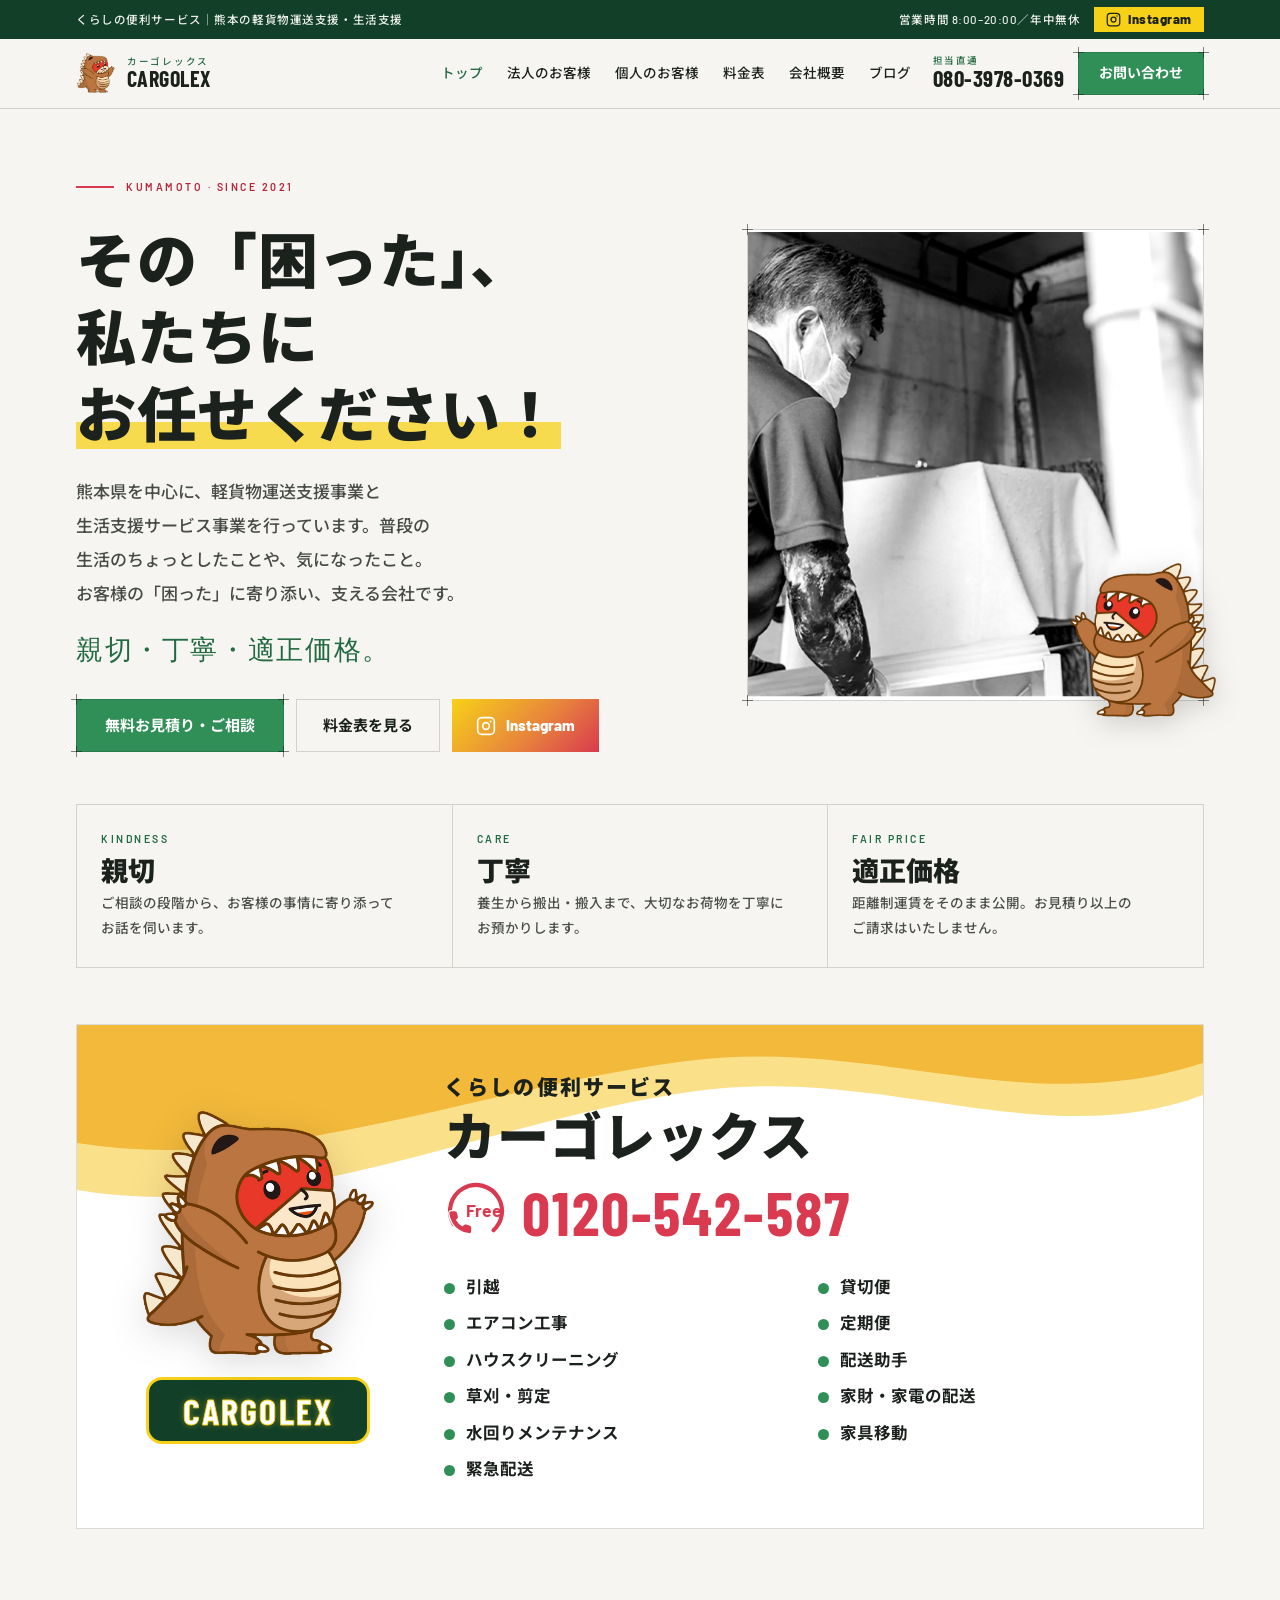
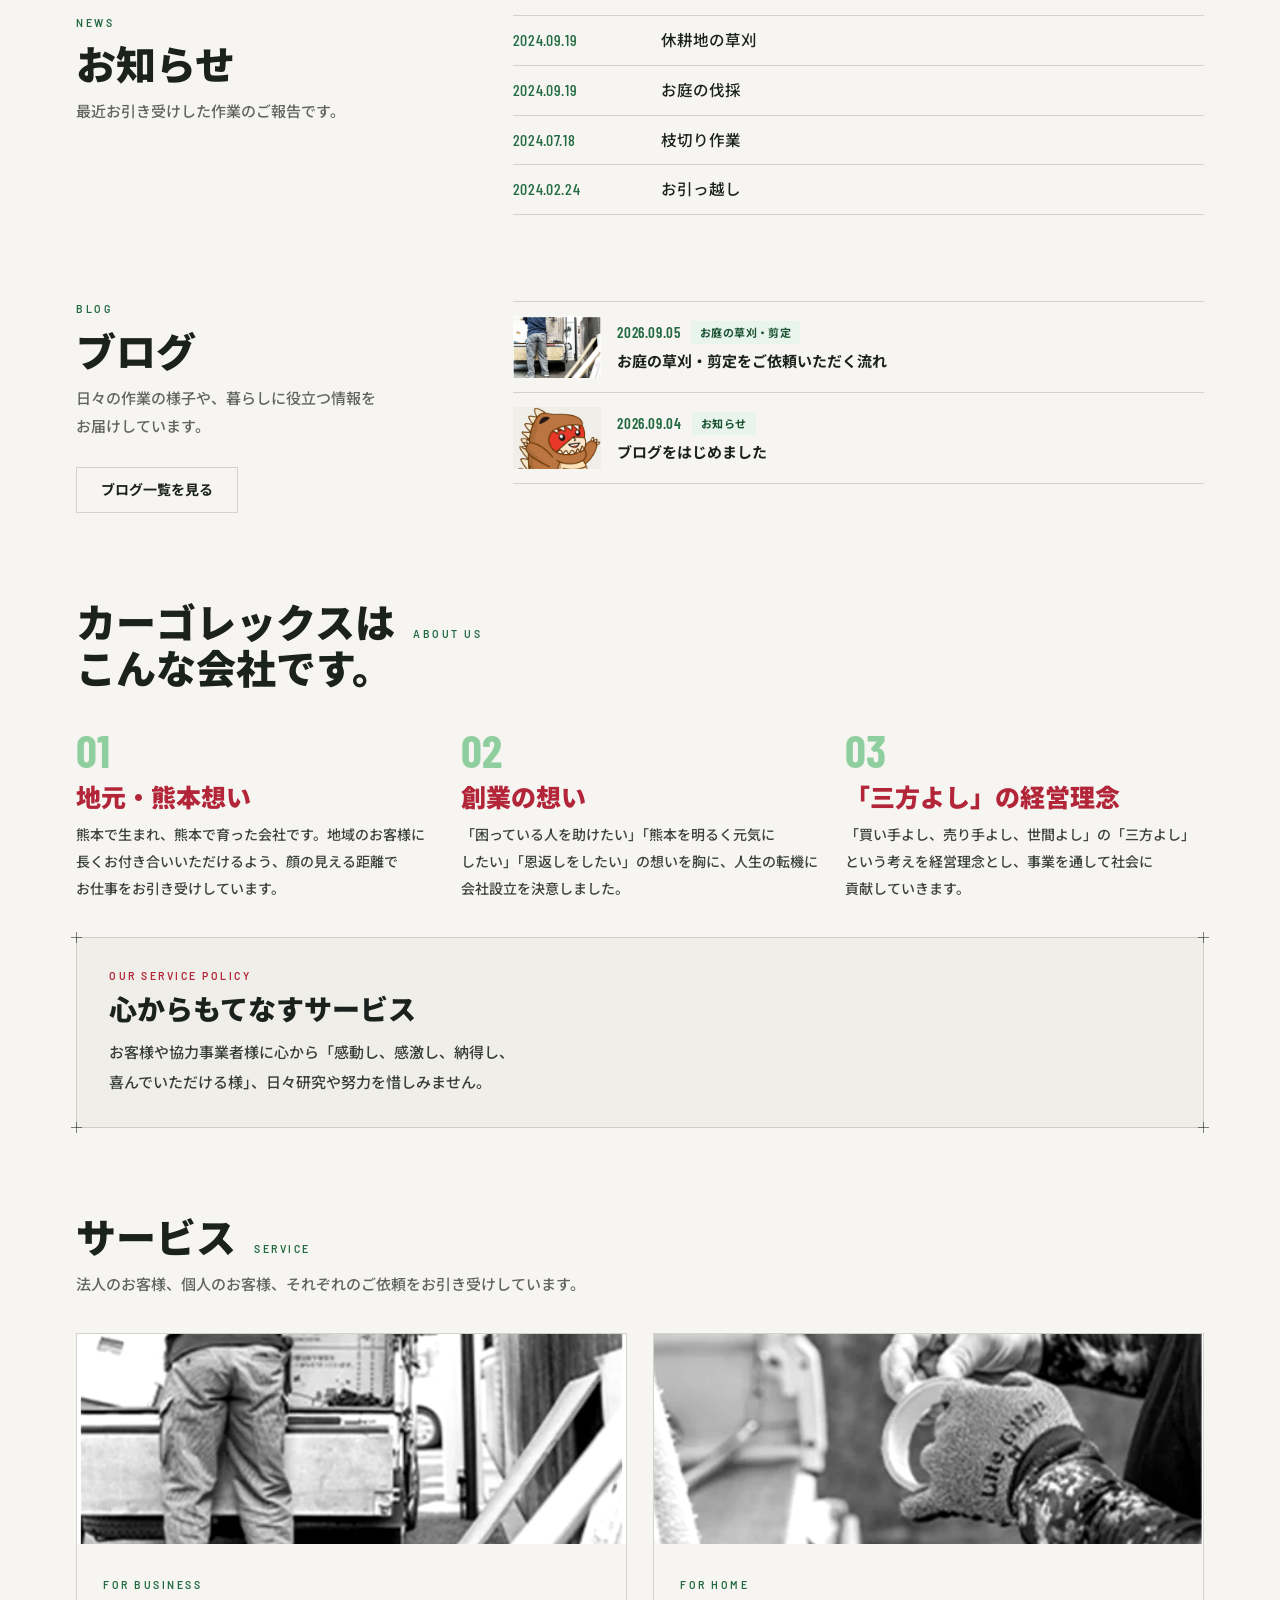
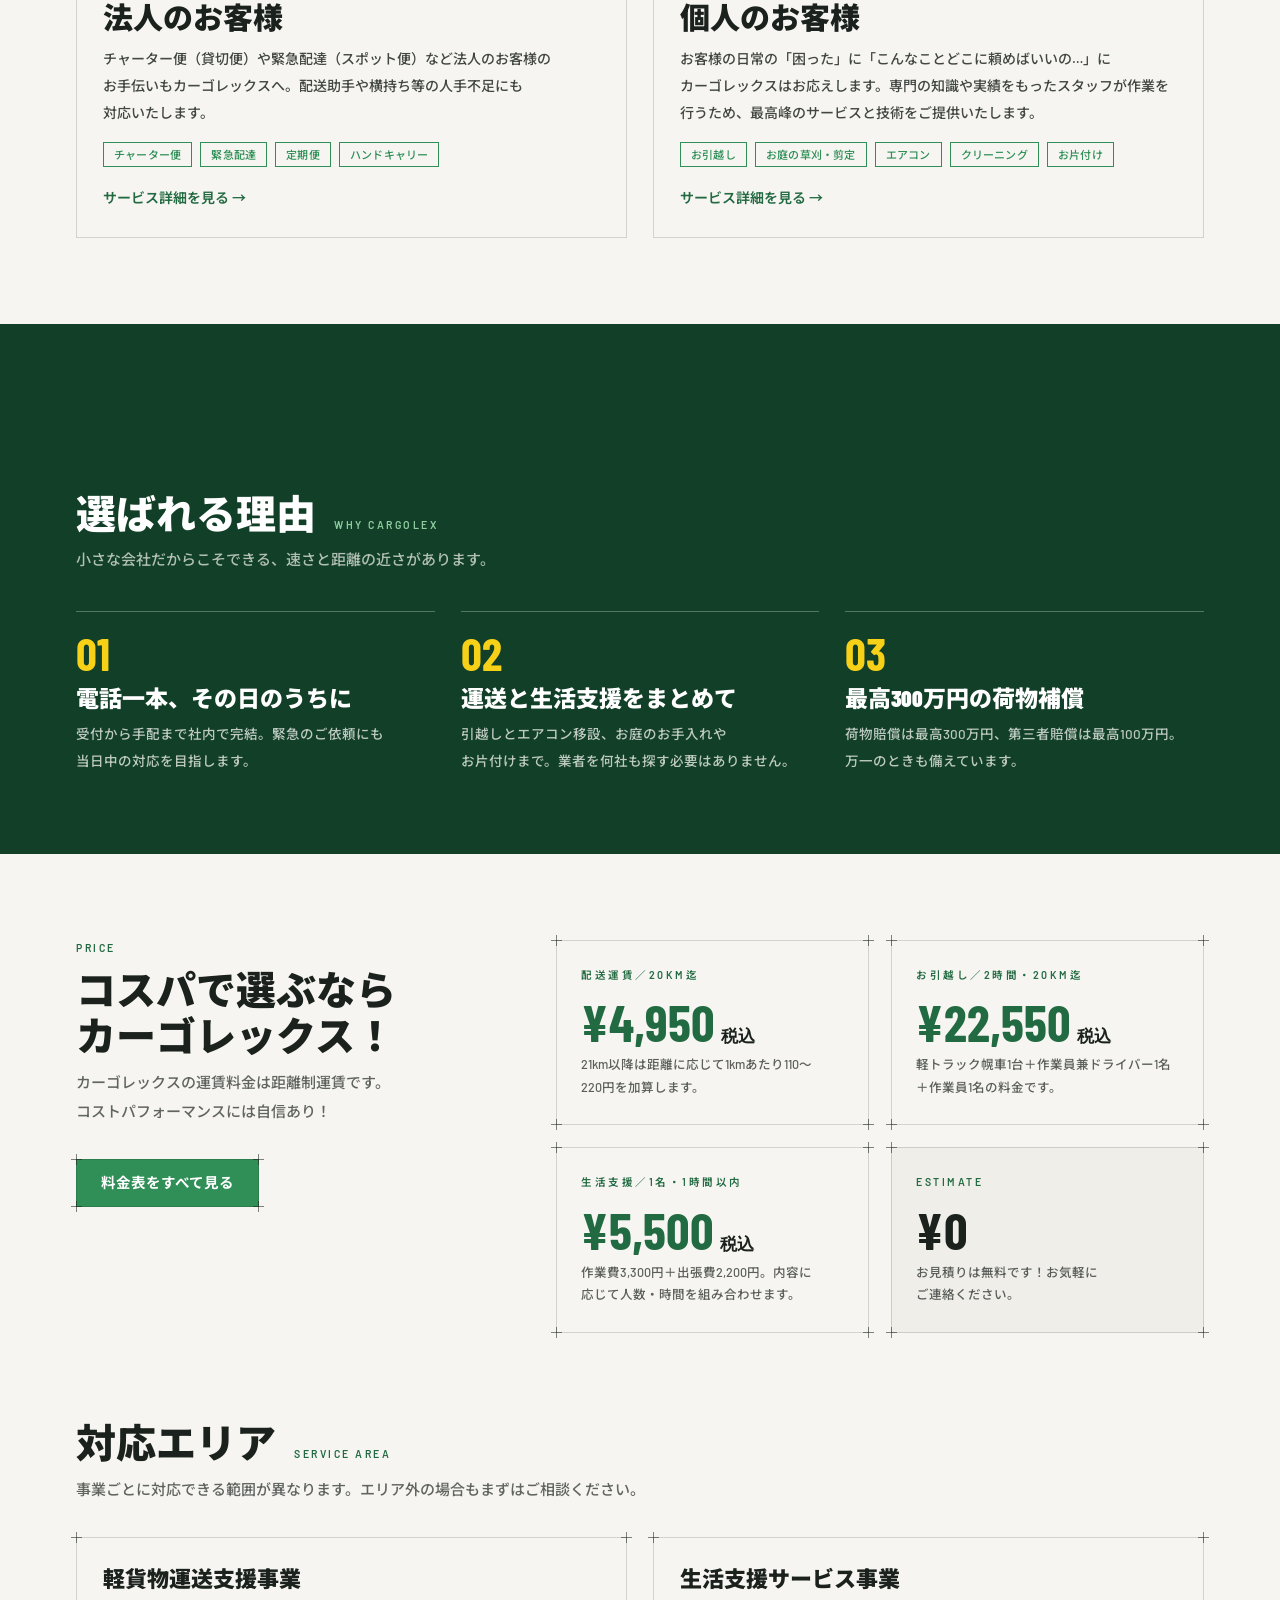
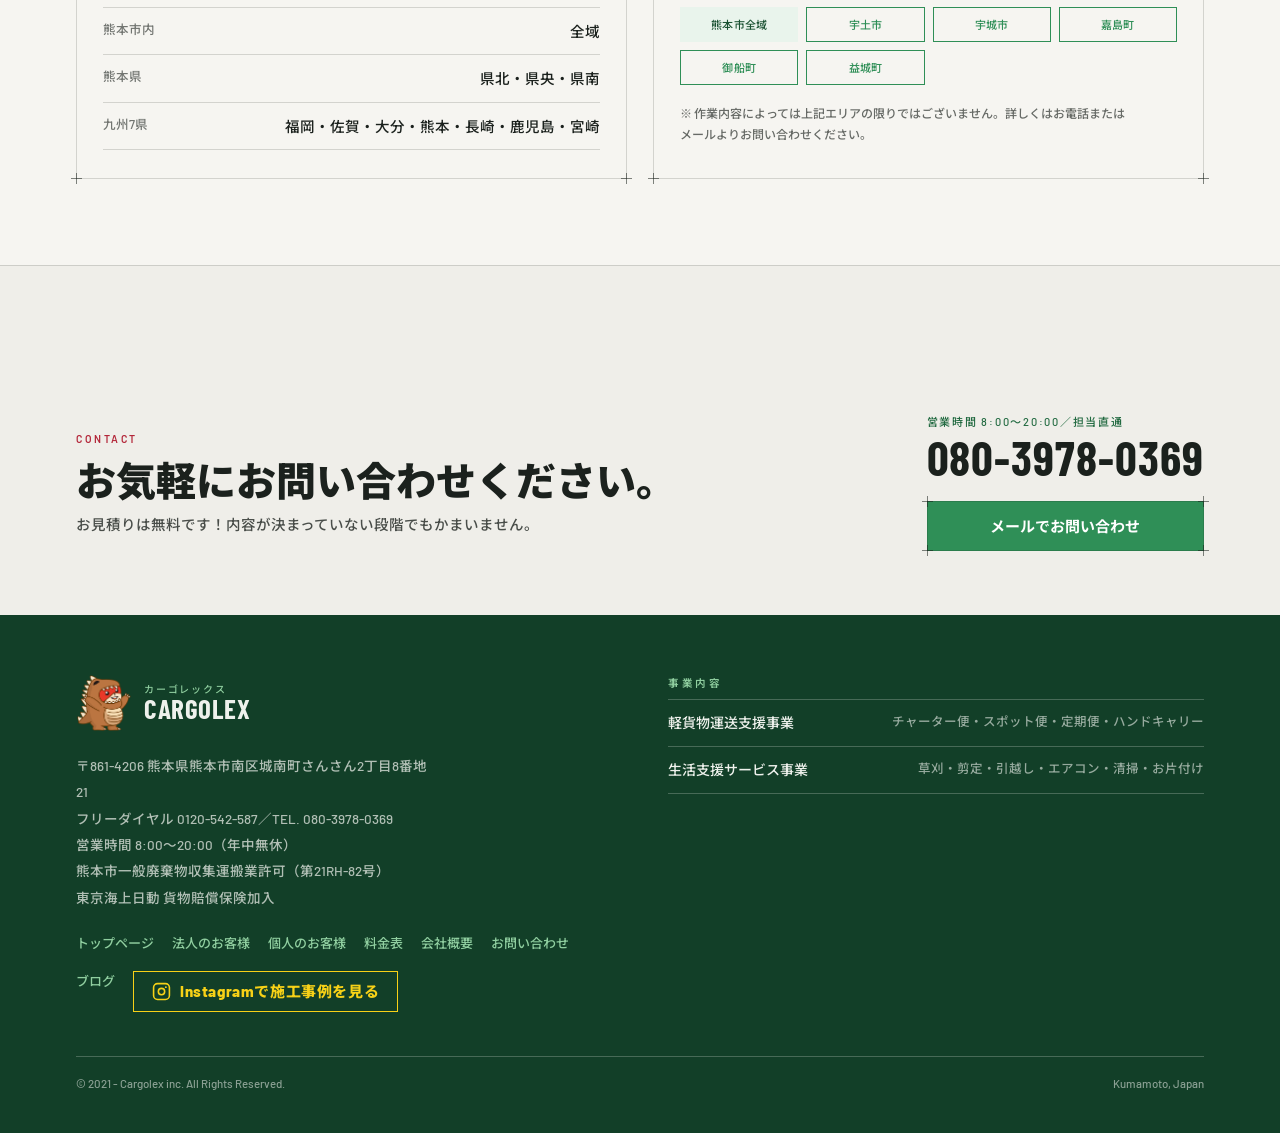
==== commit da17a96e: "「協力店様が作業を行うため」→「スタッフが作業を行うため」に修正 トップページと個人のお客様ページの同一文（2か所）を変更。  Co-Authored-By: Claude Opus 5 <norep" ====
--- a/index.html
+++ b/index.html
@@ -306,7 +306,7 @@
       <div style="padding:26px 26px 28px">
         <div class="kick">For home</div>
         <h3 style="font-size:30px;margin:8px 0 12px">個人のお客様</h3>
-        <p style="font-size:14px;line-height:1.9;margin:0 0 16px;opacity:.82">お客様の日常の「困った」に「こんなことどこに頼めばいいの…」にカーゴレックスはお応えします。専門の知識や実績をもった協力店様が作業を行うため、最高峰のサービスと技術をご提供いたします。</p>
+        <p style="font-size:14px;line-height:1.9;margin:0 0 16px;opacity:.82">お客様の日常の「困った」に「こんなことどこに頼めばいいの…」にカーゴレックスはお応えします。専門の知識や実績をもったスタッフが作業を行うため、最高峰のサービスと技術をご提供いたします。</p>
         <div style="display:flex;gap:8px;flex-wrap:wrap">
           <span class="tag tag-outline">お引越し</span><span class="tag tag-outline">お庭の草刈・剪定</span><span class="tag tag-outline">エアコン</span><span class="tag tag-outline">クリーニング</span><span class="tag tag-outline">お片付け</span>
         </div>
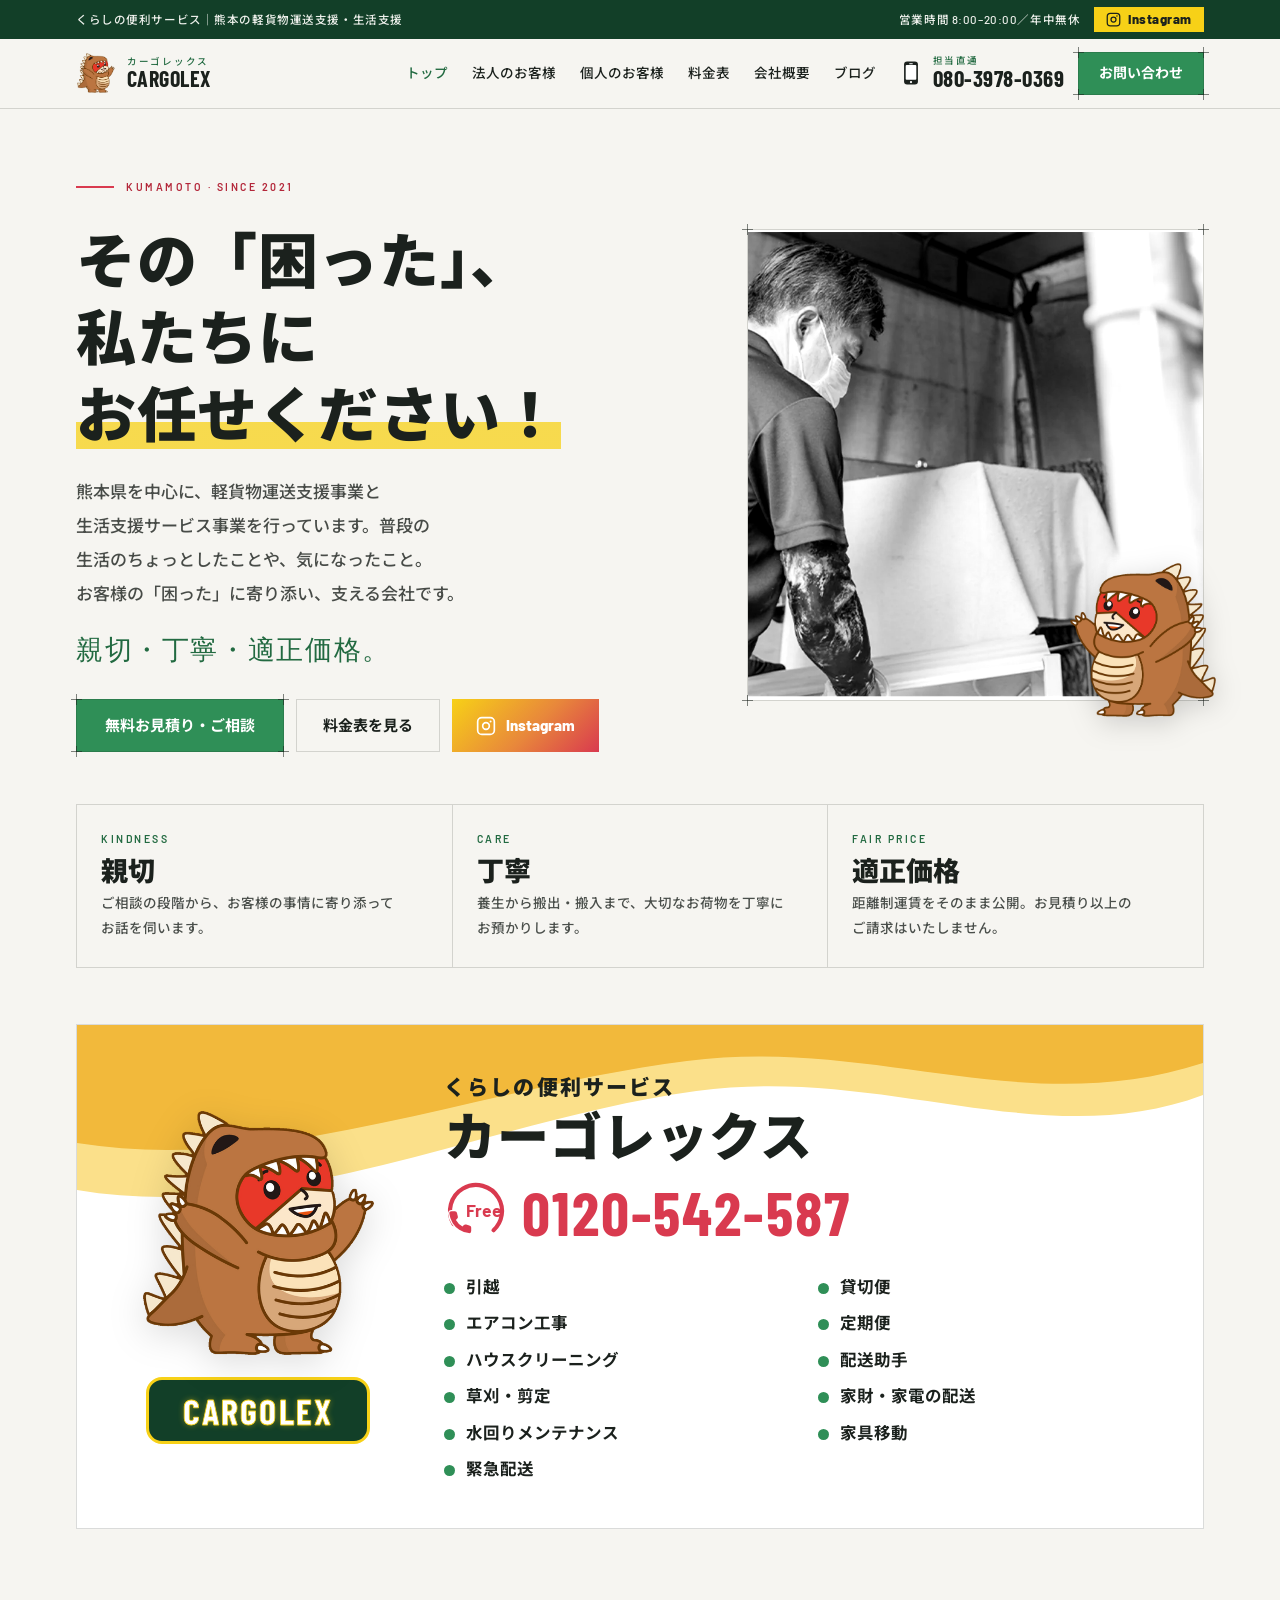
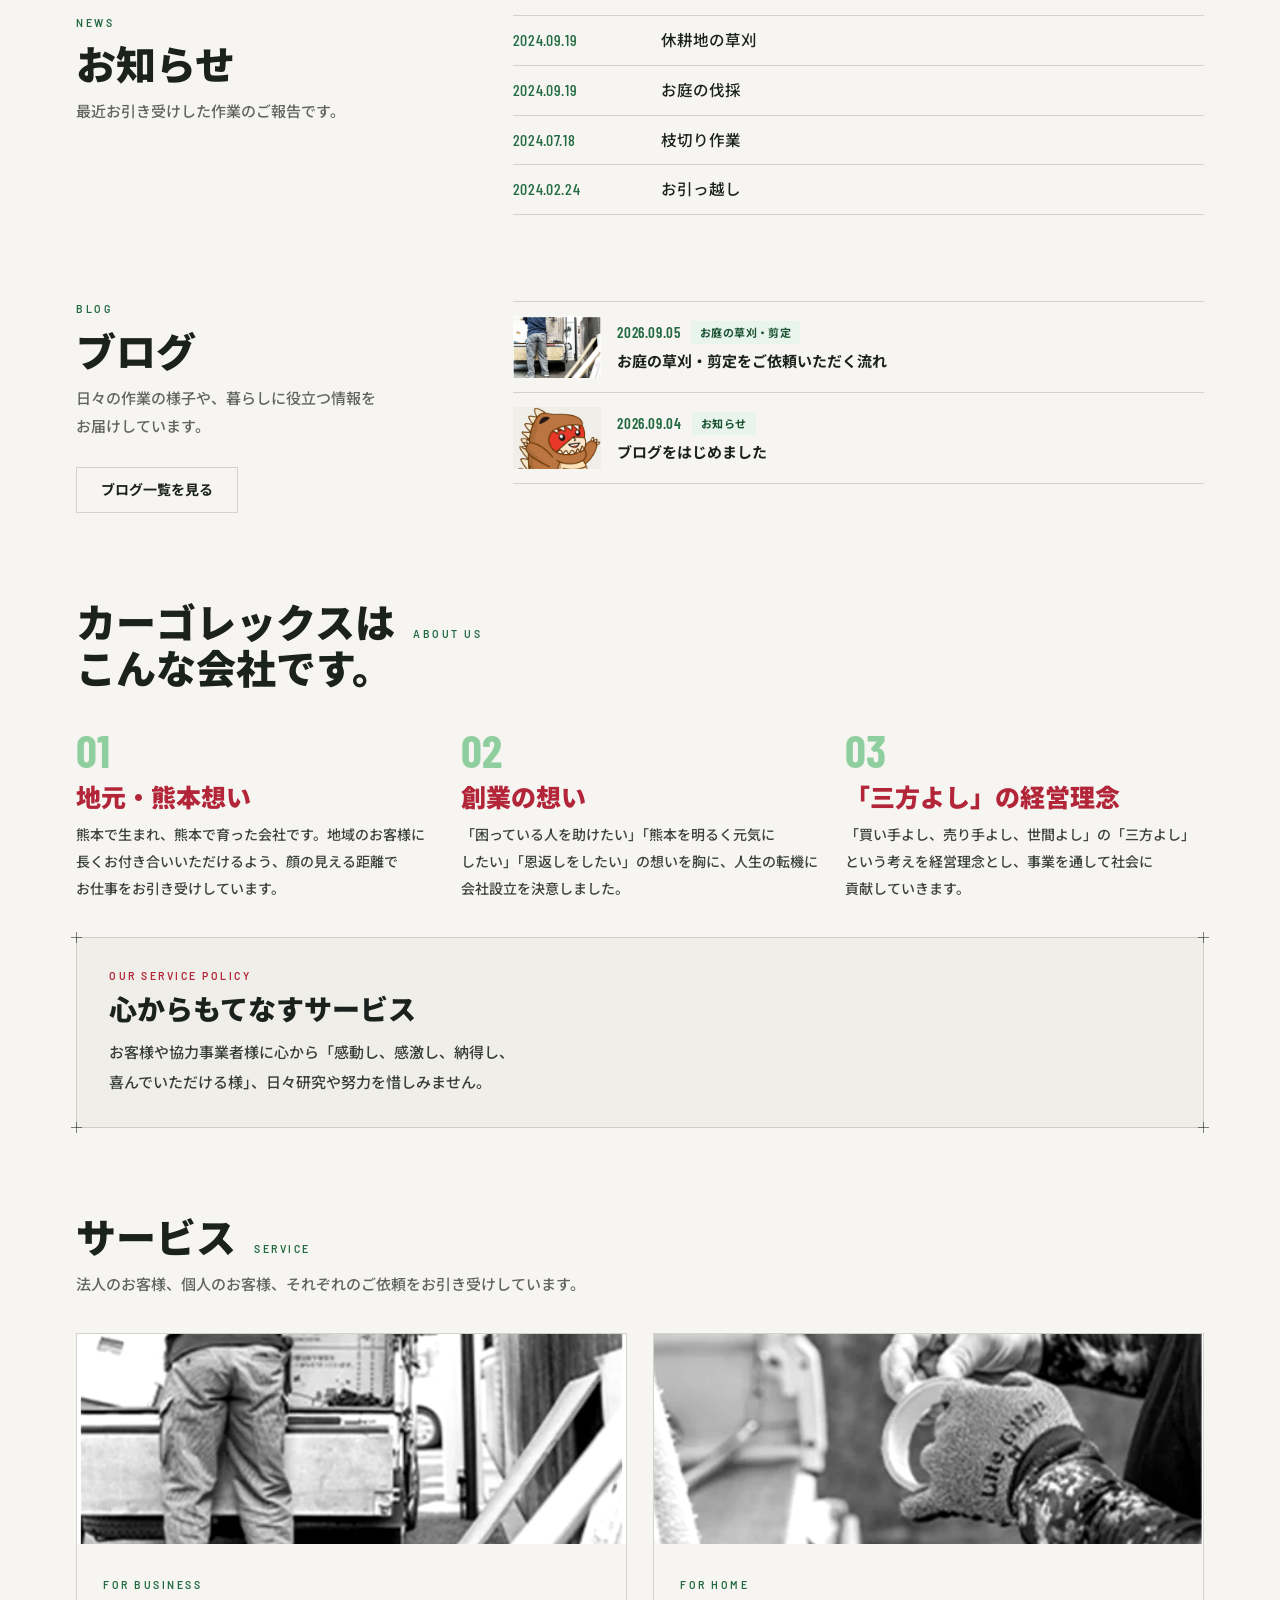
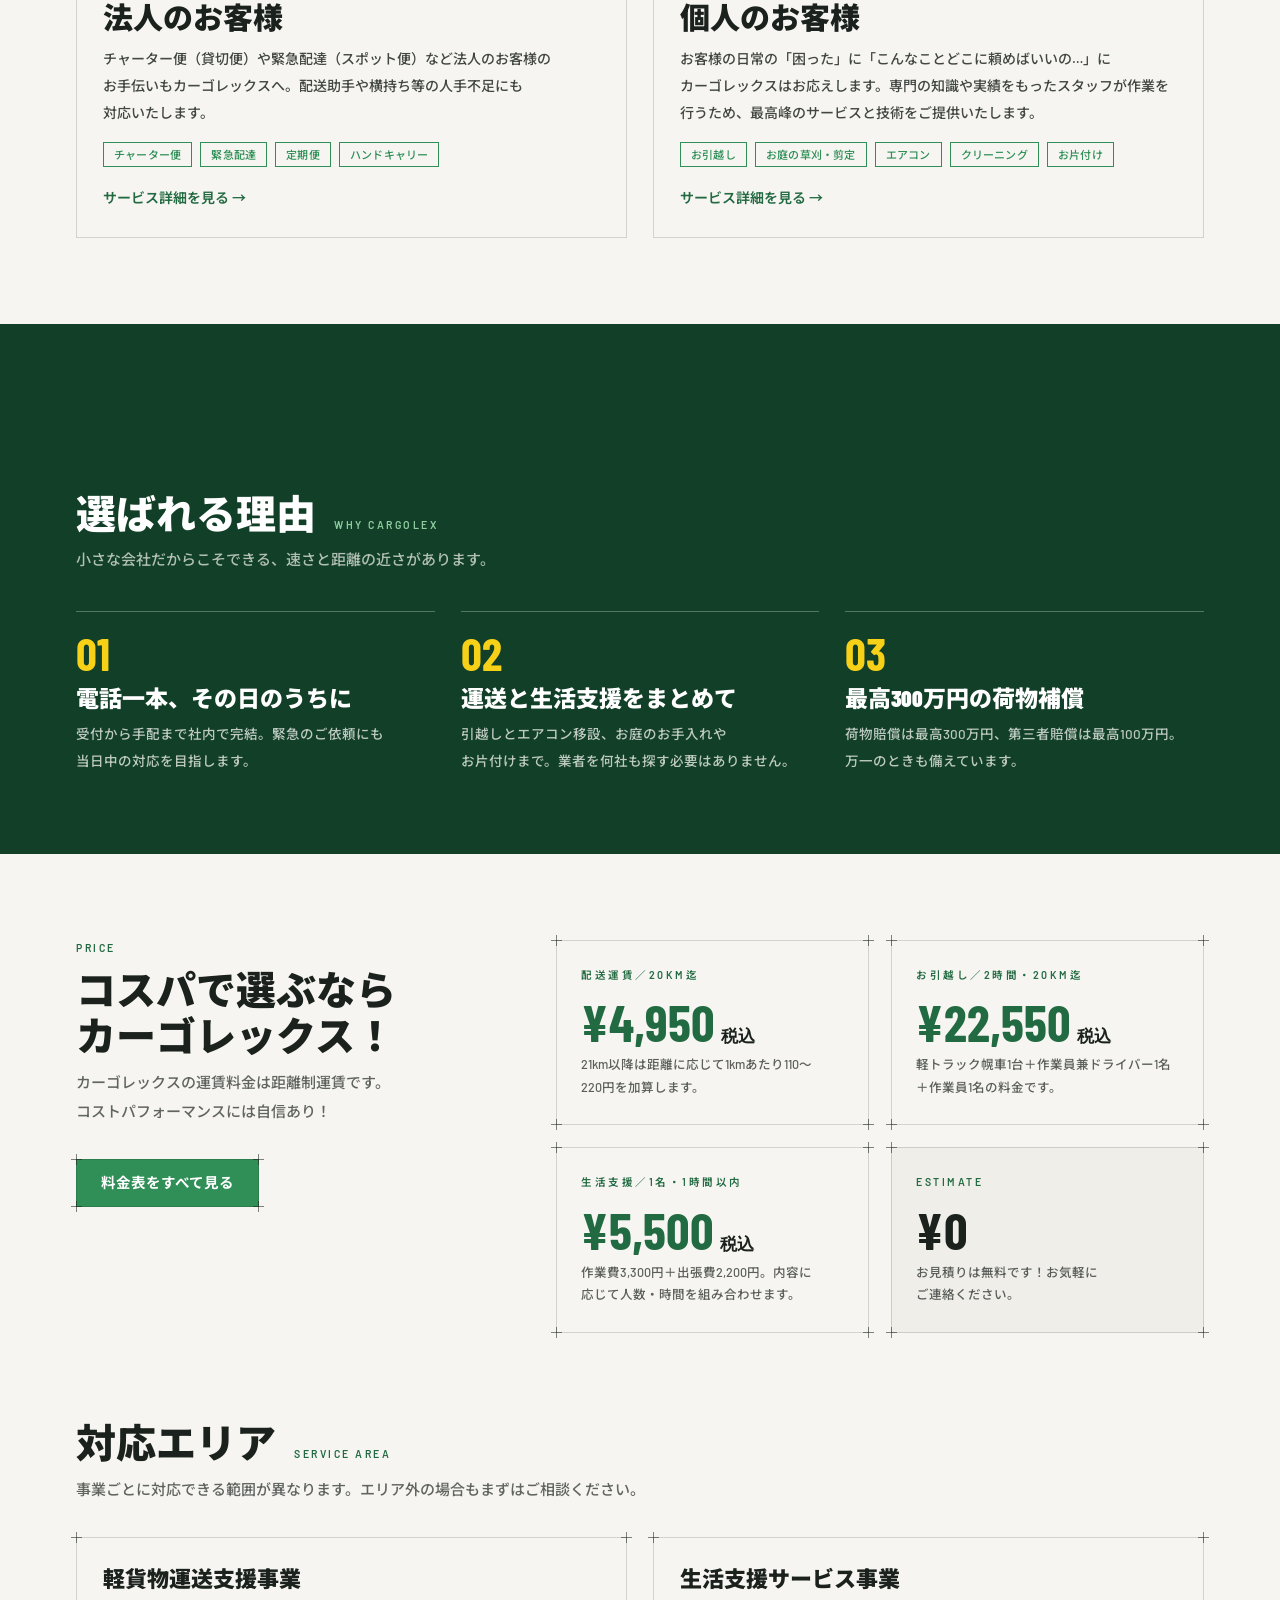
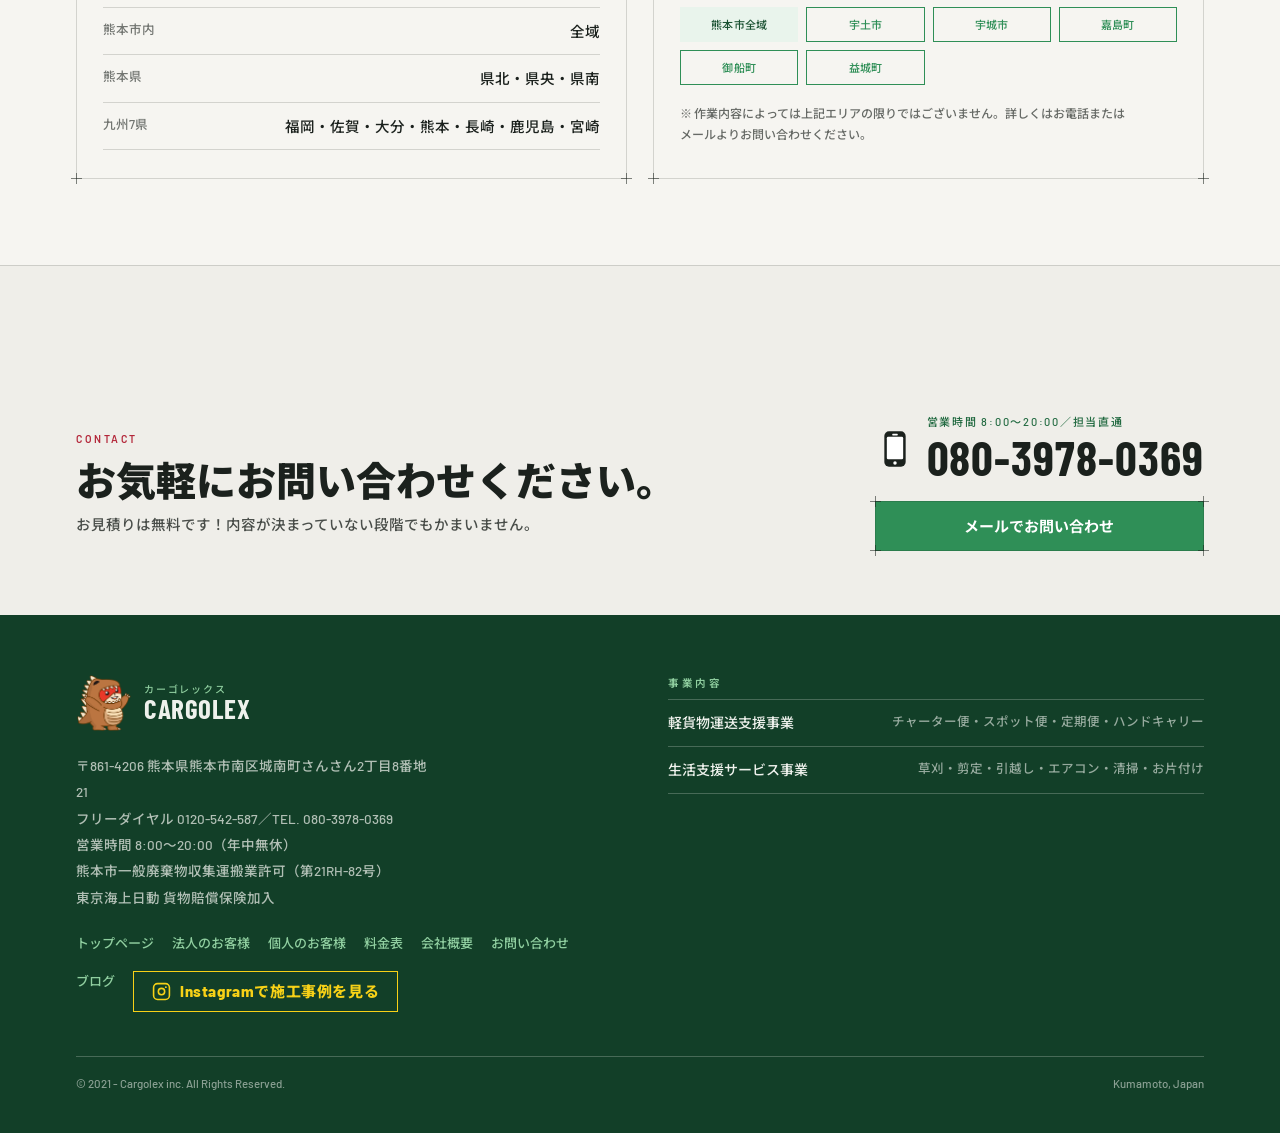
==== commit bc67bf7e: "携帯番号の左横にスマートフォンのアイコンを追加 ヘッダー・メニュー・各ページ下部の問い合わせ・お問い合わせページの 080-3978-0369 の左にスマホのマークを表示するようにしました。  Co-" ====
--- a/index.html
+++ b/index.html
@@ -108,7 +108,7 @@
         <a href="blog/">ブログ</a>
       </nav>
       <div class="header-cta">
-        <a class="telno" href="tel:08039780369"><span class="telno-label">担当直通</span><span class="telno-number">080-3978-0369</span></a>
+        <a class="telno" href="tel:08039780369"><svg class="phonemark" viewBox="0 0 24 24" aria-hidden="true" focusable="false"><rect class="pm-body" x="5.6" y="1.4" width="12.8" height="21.2" rx="2.8"></rect><rect class="pm-screen" x="7.1" y="4.7" width="9.8" height="13.5" rx="0.8"></rect><rect class="pm-screen" x="10.3" y="2.9" width="3.4" height="0.95" rx="0.48"></rect><circle class="pm-screen" cx="12" cy="20.4" r="1.05"></circle></svg><span class="telno-text"><span class="telno-label">担当直通</span><span class="telno-number">080-3978-0369</span></span></a>
         <a class="btn btn-primary blueprint" href="contact.html" style="padding:11px 20px;font-size:14px">
           <i class="corner tl"></i><i class="corner tr"></i><i class="corner bl"></i><i class="corner br"></i>
           お問い合わせ
@@ -127,7 +127,7 @@
       <a class="drawer-link" href="blog/">ブログ</a>
       <a class="drawer-link" href="contact.html">お問い合わせ</a>
       <div class="drawer-cta">
-        <a class="drawer-tel" href="tel:08039780369"><span class="telno-label">営業時間 8:00〜20:00／担当直通</span><span class="telno-number">080-3978-0369</span></a>
+        <a class="drawer-tel" href="tel:08039780369"><svg class="phonemark" viewBox="0 0 24 24" aria-hidden="true" focusable="false"><rect class="pm-body" x="5.6" y="1.4" width="12.8" height="21.2" rx="2.8"></rect><rect class="pm-screen" x="7.1" y="4.7" width="9.8" height="13.5" rx="0.8"></rect><rect class="pm-screen" x="10.3" y="2.9" width="3.4" height="0.95" rx="0.48"></rect><circle class="pm-screen" cx="12" cy="20.4" r="1.05"></circle></svg><span class="telno-text"><span class="telno-label">営業時間 8:00〜20:00／担当直通</span><span class="telno-number">080-3978-0369</span></span></a>
         <a class="btn btn-primary btn-block blueprint" href="contact.html" style="padding:14px;font-size:15px;margin-top:0">
           <i class="corner tl"></i><i class="corner tr"></i><i class="corner bl"></i><i class="corner br"></i>
           無料お見積り・ご相談
@@ -418,9 +418,11 @@
       <p style="font-size:14.5px;margin:10px 0 0;opacity:.78">お見積りは無料です！内容が決まっていない段階でもかまいません。</p>
     </div>
     <div style="display:grid;gap:12px">
-      <a href="tel:08039780369" style="display:grid;line-height:1.05;color:var(--color-text)">
-        <span style="font-size:11px;letter-spacing:.16em;color:var(--color-accent-700)">営業時間 8:00〜20:00／担当直通</span>
-        <span style="font-family:'Barlow Condensed',sans-serif;font-weight:700;font-size:48px;letter-spacing:.02em;margin-top:4px">080-3978-0369</span>
+      <a class="tel-cta" href="tel:08039780369"><svg class="phonemark" viewBox="0 0 24 24" aria-hidden="true" focusable="false"><rect class="pm-body" x="5.6" y="1.4" width="12.8" height="21.2" rx="2.8"></rect><rect class="pm-screen" x="7.1" y="4.7" width="9.8" height="13.5" rx="0.8"></rect><rect class="pm-screen" x="10.3" y="2.9" width="3.4" height="0.95" rx="0.48"></rect><circle class="pm-screen" cx="12" cy="20.4" r="1.05"></circle></svg>
+        <span class="tel-cta-text">
+          <span style="font-size:11px;letter-spacing:.16em;color:var(--color-accent-700)">営業時間 8:00〜20:00／担当直通</span>
+          <span style="font-family:'Barlow Condensed',sans-serif;font-weight:700;font-size:48px;letter-spacing:.02em;margin-top:4px">080-3978-0369</span>
+        </span>
       </a>
       <a class="btn btn-primary btn-block blueprint" href="contact.html" style="padding:14px;font-size:15px">
         <i class="corner tl"></i><i class="corner tr"></i><i class="corner bl"></i><i class="corner br"></i>
--- a/css/site.css
+++ b/css/site.css
@@ -199,7 +199,7 @@
 .navlinks a { color: var(--color-text); }
 .navlinks a:hover, .navlinks a.on { color: var(--color-accent-700); }
 .header-cta { display: flex; align-items: center; gap: 14px; }
-.telno { display: grid; line-height: 1.05; color: var(--color-text); }
+.telno { display: flex; align-items: center; gap: 9px; line-height: 1.05; color: var(--color-text); }
 .telno:hover { color: var(--color-text); }
 .telno-label { font-size: 9.5px; letter-spacing: .14em; color: var(--color-accent-700); }
 .telno-number { font-family: var(--font-heading); font-weight: 700; font-size: 23px; letter-spacing: .02em; }
@@ -241,7 +241,8 @@
 .drawer-link.on { color: var(--color-accent-700); font-weight: 700; }
 .drawer-cta { display: grid; gap: 12px; margin-top: 22px; }
 .drawer-tel {
-  display: grid; justify-items: center; line-height: 1.05; color: var(--color-text);
+  display: flex; align-items: center; justify-content: center; gap: 11px;
+  line-height: 1.05; color: var(--color-text);
   border: 1px solid var(--color-divider); padding: 14px; text-align: center;
 }
 .drawer-tel:hover { color: var(--color-text); }
@@ -371,3 +372,16 @@
 .freemark .fm-ring { fill: none; stroke: currentColor; stroke-width: 4.2; stroke-linecap: round; }
 .freemark .fm-text { fill: currentColor; font-family: Barlow, var(--font-heading), sans-serif; font-weight: 700; font-size: 17.5px; }
 .freemark .fm-phone { fill: currentColor; stroke: var(--freemark-bg, #fff); stroke-width: 2.4; stroke-linejoin: round; paint-order: stroke; }
+
+/* --------------------------------------------- 携帯番号のスマホアイコン */
+.phonemark { flex: none; display: block; color: inherit; }
+.phonemark .pm-body { fill: currentColor; }
+.phonemark .pm-screen { fill: var(--phonemark-screen, #fff); }
+.telno-text { display: grid; line-height: 1.05; }
+.telno .phonemark { width: 26px; height: 26px; }
+.drawer-tel .telno-text { justify-items: center; text-align: center; }
+.drawer-tel .phonemark { width: 30px; height: 30px; }
+.tel-cta { display: flex; align-items: center; gap: 12px; color: var(--color-text); }
+.tel-cta:hover { color: var(--color-text); }
+.tel-cta .phonemark { width: 40px; height: 40px; }
+.tel-cta-text { display: grid; line-height: 1.05; }
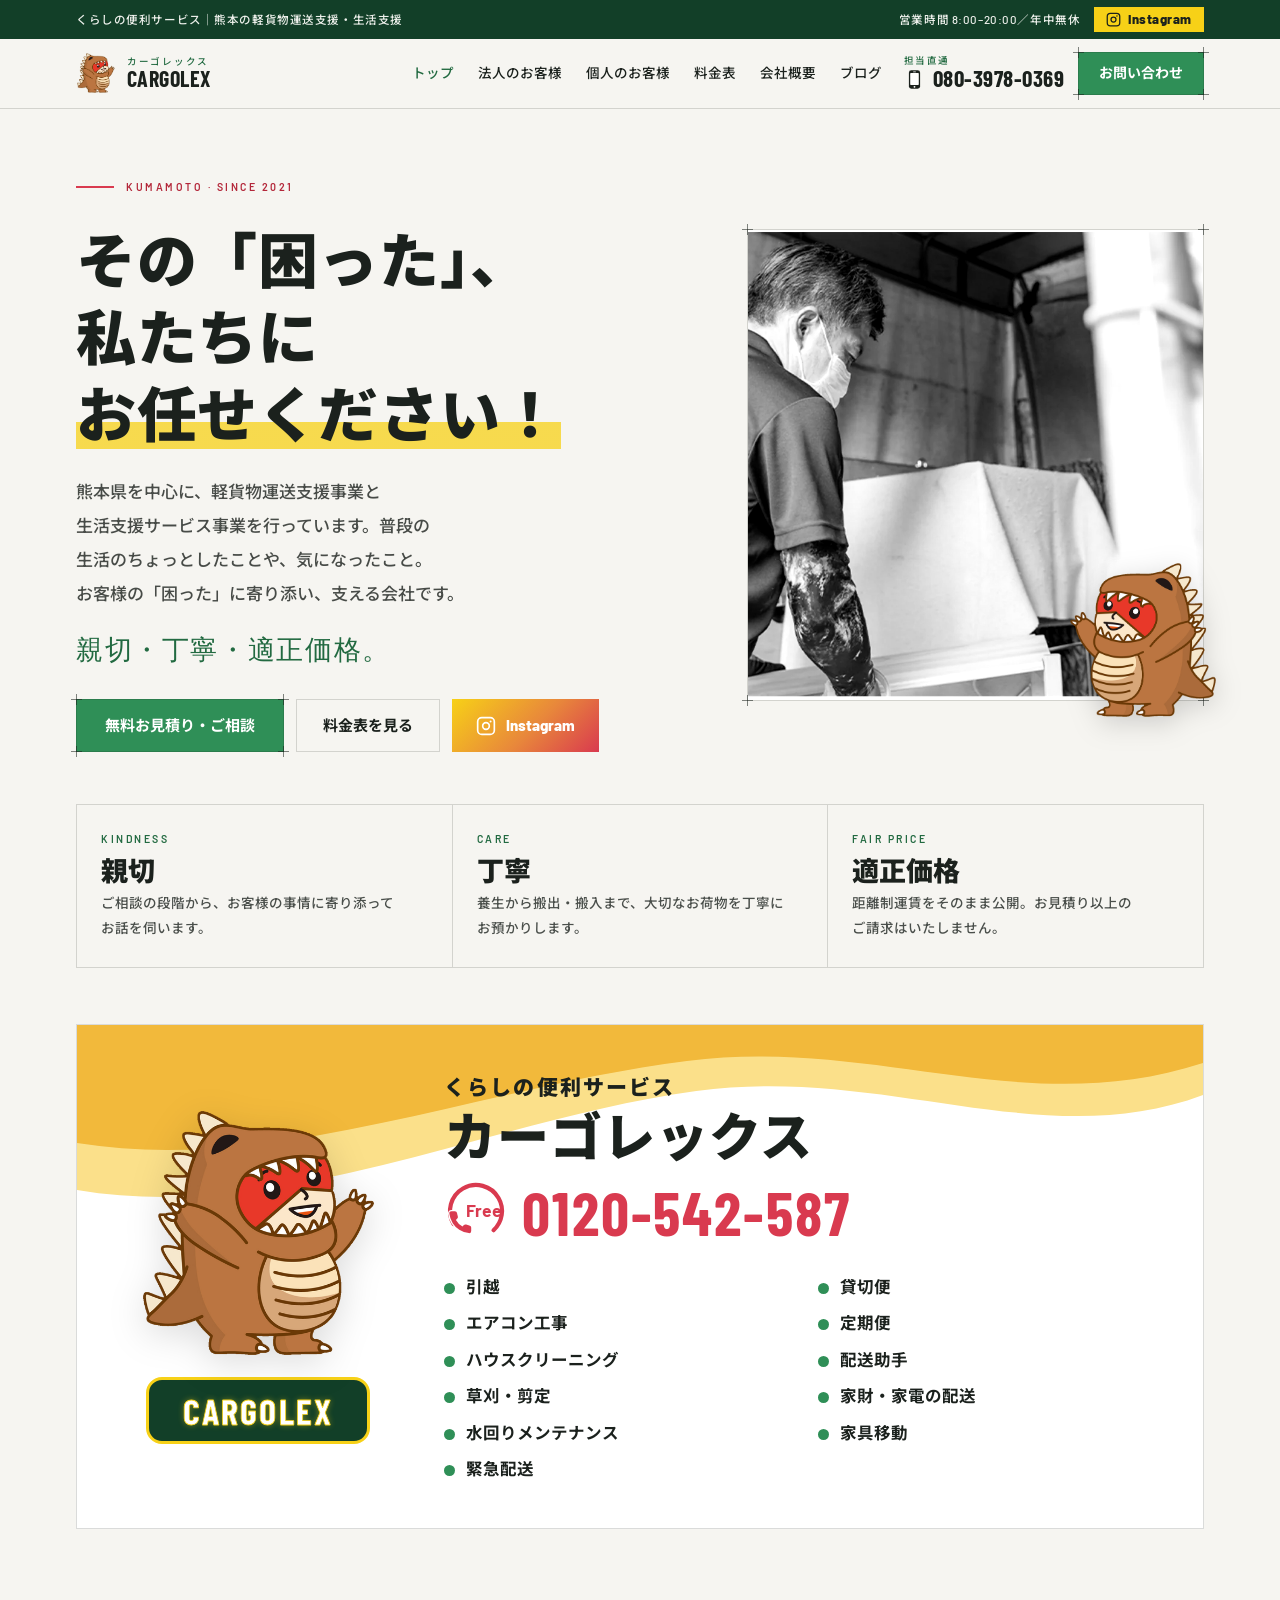
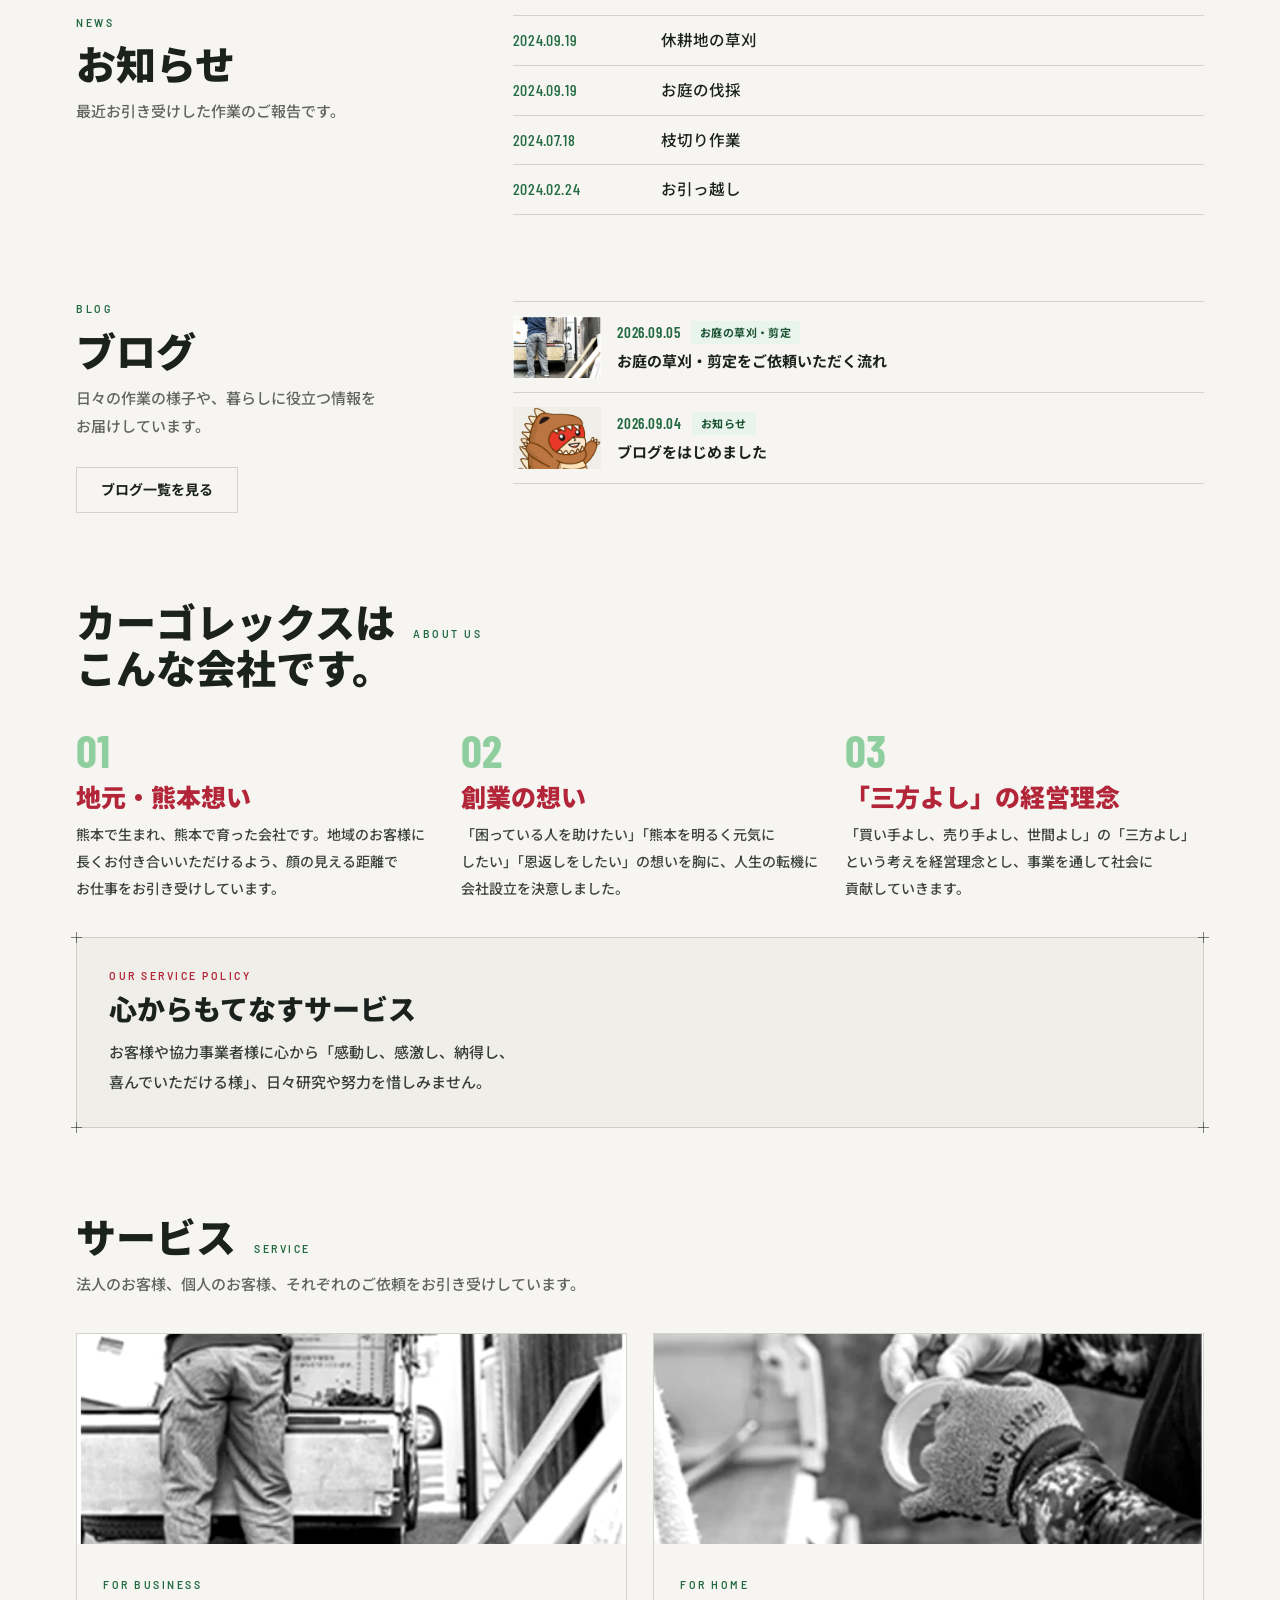
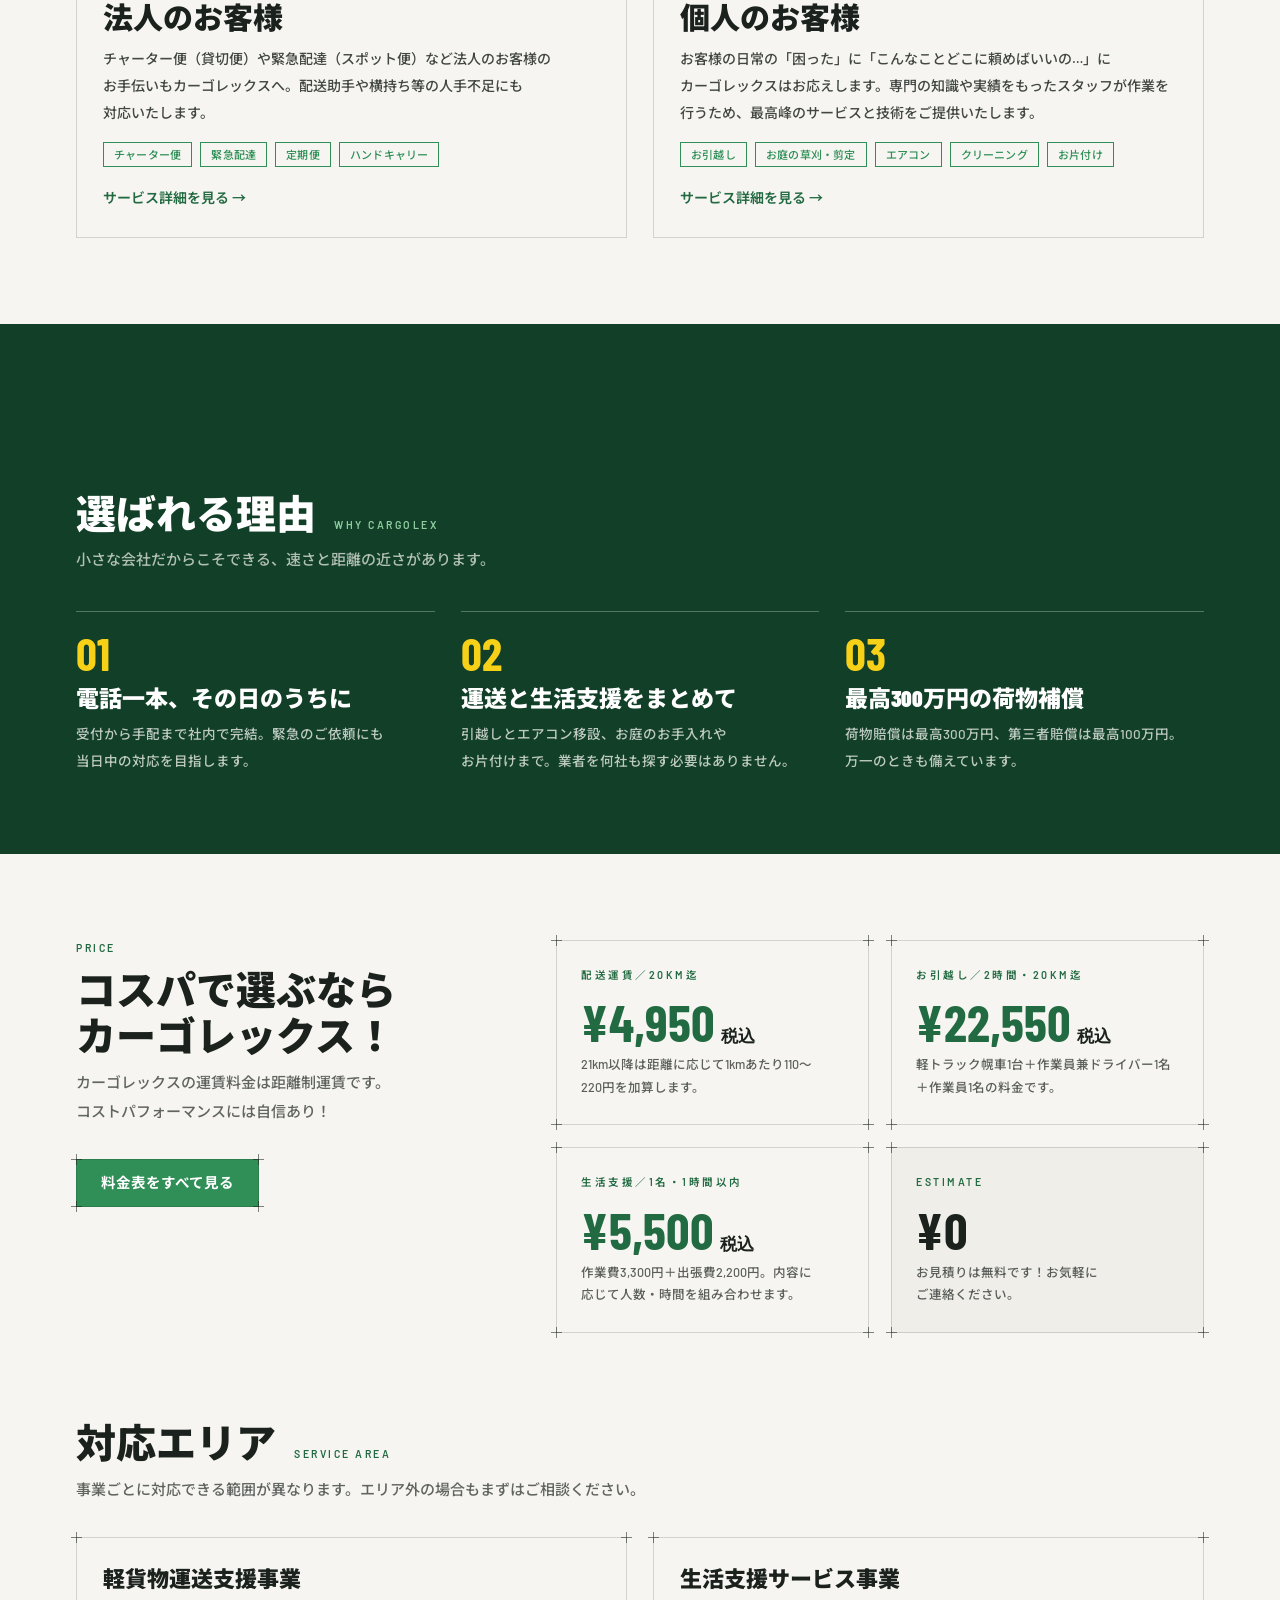
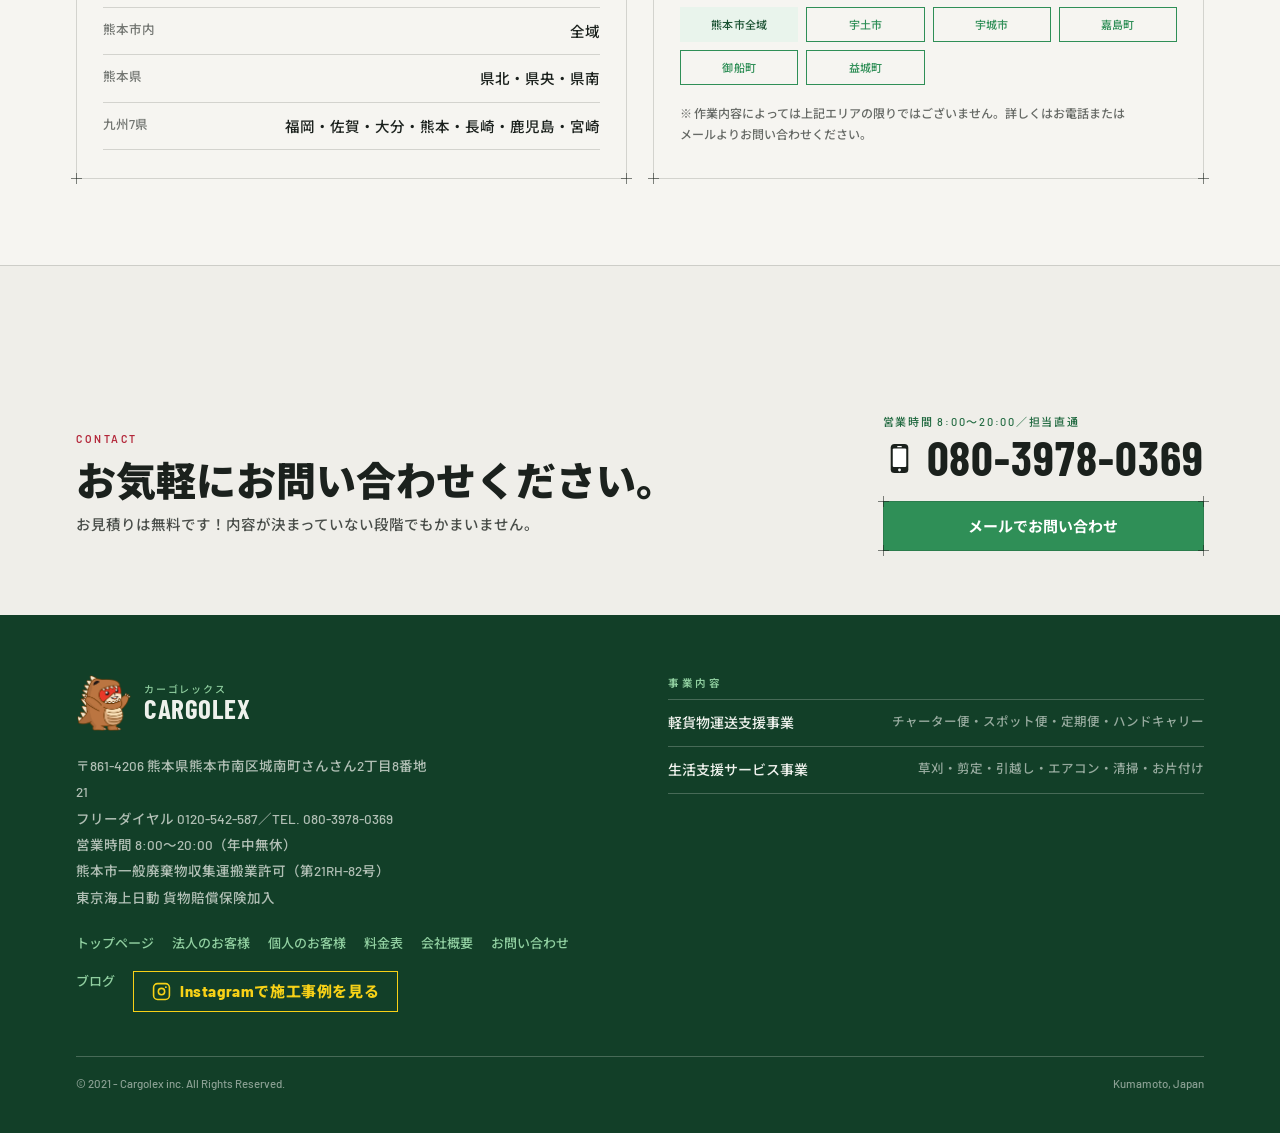
==== commit 0c98f30b: "スマホアイコンを電話番号の数字と同じ高さの中央にそろえる アイコンを番号の中に置き、cap 単位（数字の高さ）を使って上下中央を 合わせました。文字サイズが変わっても中央が保たれます。  Co-Aut" ====
--- a/index.html
+++ b/index.html
@@ -108,7 +108,7 @@
         <a href="blog/">ブログ</a>
       </nav>
       <div class="header-cta">
-        <a class="telno" href="tel:08039780369"><svg class="phonemark" viewBox="0 0 24 24" aria-hidden="true" focusable="false"><rect class="pm-body" x="5.6" y="1.4" width="12.8" height="21.2" rx="2.8"></rect><rect class="pm-screen" x="7.1" y="4.7" width="9.8" height="13.5" rx="0.8"></rect><rect class="pm-screen" x="10.3" y="2.9" width="3.4" height="0.95" rx="0.48"></rect><circle class="pm-screen" cx="12" cy="20.4" r="1.05"></circle></svg><span class="telno-text"><span class="telno-label">担当直通</span><span class="telno-number">080-3978-0369</span></span></a>
+        <a class="telno" href="tel:08039780369"><span class="telno-label">担当直通</span><span class="telno-number"><svg class="phonemark" viewBox="0 0 24 24" aria-hidden="true" focusable="false"><rect class="pm-body" x="5.6" y="1.4" width="12.8" height="21.2" rx="2.8"></rect><rect class="pm-screen" x="7.1" y="4.7" width="9.8" height="13.5" rx="0.8"></rect><rect class="pm-screen" x="10.3" y="2.9" width="3.4" height="0.95" rx="0.48"></rect><circle class="pm-screen" cx="12" cy="20.4" r="1.05"></circle></svg>080-3978-0369</span></a>
         <a class="btn btn-primary blueprint" href="contact.html" style="padding:11px 20px;font-size:14px">
           <i class="corner tl"></i><i class="corner tr"></i><i class="corner bl"></i><i class="corner br"></i>
           お問い合わせ
@@ -127,7 +127,7 @@
       <a class="drawer-link" href="blog/">ブログ</a>
       <a class="drawer-link" href="contact.html">お問い合わせ</a>
       <div class="drawer-cta">
-        <a class="drawer-tel" href="tel:08039780369"><svg class="phonemark" viewBox="0 0 24 24" aria-hidden="true" focusable="false"><rect class="pm-body" x="5.6" y="1.4" width="12.8" height="21.2" rx="2.8"></rect><rect class="pm-screen" x="7.1" y="4.7" width="9.8" height="13.5" rx="0.8"></rect><rect class="pm-screen" x="10.3" y="2.9" width="3.4" height="0.95" rx="0.48"></rect><circle class="pm-screen" cx="12" cy="20.4" r="1.05"></circle></svg><span class="telno-text"><span class="telno-label">営業時間 8:00〜20:00／担当直通</span><span class="telno-number">080-3978-0369</span></span></a>
+        <a class="drawer-tel" href="tel:08039780369"><span class="telno-label">営業時間 8:00〜20:00／担当直通</span><span class="telno-number"><svg class="phonemark" viewBox="0 0 24 24" aria-hidden="true" focusable="false"><rect class="pm-body" x="5.6" y="1.4" width="12.8" height="21.2" rx="2.8"></rect><rect class="pm-screen" x="7.1" y="4.7" width="9.8" height="13.5" rx="0.8"></rect><rect class="pm-screen" x="10.3" y="2.9" width="3.4" height="0.95" rx="0.48"></rect><circle class="pm-screen" cx="12" cy="20.4" r="1.05"></circle></svg>080-3978-0369</span></a>
         <a class="btn btn-primary btn-block blueprint" href="contact.html" style="padding:14px;font-size:15px;margin-top:0">
           <i class="corner tl"></i><i class="corner tr"></i><i class="corner bl"></i><i class="corner br"></i>
           無料お見積り・ご相談
@@ -418,11 +418,9 @@
       <p style="font-size:14.5px;margin:10px 0 0;opacity:.78">お見積りは無料です！内容が決まっていない段階でもかまいません。</p>
     </div>
     <div style="display:grid;gap:12px">
-      <a class="tel-cta" href="tel:08039780369"><svg class="phonemark" viewBox="0 0 24 24" aria-hidden="true" focusable="false"><rect class="pm-body" x="5.6" y="1.4" width="12.8" height="21.2" rx="2.8"></rect><rect class="pm-screen" x="7.1" y="4.7" width="9.8" height="13.5" rx="0.8"></rect><rect class="pm-screen" x="10.3" y="2.9" width="3.4" height="0.95" rx="0.48"></rect><circle class="pm-screen" cx="12" cy="20.4" r="1.05"></circle></svg>
-        <span class="tel-cta-text">
-          <span style="font-size:11px;letter-spacing:.16em;color:var(--color-accent-700)">営業時間 8:00〜20:00／担当直通</span>
-          <span style="font-family:'Barlow Condensed',sans-serif;font-weight:700;font-size:48px;letter-spacing:.02em;margin-top:4px">080-3978-0369</span>
-        </span>
+      <a class="tel-cta" href="tel:08039780369">
+        <span class="tel-cta-label" style="font-size:11px;letter-spacing:.16em;color:var(--color-accent-700)">営業時間 8:00〜20:00／担当直通</span>
+        <span class="tel-cta-number" style="font-family:'Barlow Condensed',sans-serif;font-weight:700;font-size:48px;letter-spacing:.02em"><svg class="phonemark" viewBox="0 0 24 24" aria-hidden="true" focusable="false"><rect class="pm-body" x="5.6" y="1.4" width="12.8" height="21.2" rx="2.8"></rect><rect class="pm-screen" x="7.1" y="4.7" width="9.8" height="13.5" rx="0.8"></rect><rect class="pm-screen" x="10.3" y="2.9" width="3.4" height="0.95" rx="0.48"></rect><circle class="pm-screen" cx="12" cy="20.4" r="1.05"></circle></svg>080-3978-0369</span>
       </a>
       <a class="btn btn-primary btn-block blueprint" href="contact.html" style="padding:14px;font-size:15px">
         <i class="corner tl"></i><i class="corner tr"></i><i class="corner bl"></i><i class="corner br"></i>
--- a/css/site.css
+++ b/css/site.css
@@ -199,7 +199,7 @@
 .navlinks a { color: var(--color-text); }
 .navlinks a:hover, .navlinks a.on { color: var(--color-accent-700); }
 .header-cta { display: flex; align-items: center; gap: 14px; }
-.telno { display: flex; align-items: center; gap: 9px; line-height: 1.05; color: var(--color-text); }
+.telno { display: grid; line-height: 1.05; color: var(--color-text); }
 .telno:hover { color: var(--color-text); }
 .telno-label { font-size: 9.5px; letter-spacing: .14em; color: var(--color-accent-700); }
 .telno-number { font-family: var(--font-heading); font-weight: 700; font-size: 23px; letter-spacing: .02em; }
@@ -241,8 +241,7 @@
 .drawer-link.on { color: var(--color-accent-700); font-weight: 700; }
 .drawer-cta { display: grid; gap: 12px; margin-top: 22px; }
 .drawer-tel {
-  display: flex; align-items: center; justify-content: center; gap: 11px;
-  line-height: 1.05; color: var(--color-text);
+  display: grid; justify-items: center; line-height: 1.05; color: var(--color-text);
   border: 1px solid var(--color-divider); padding: 14px; text-align: center;
 }
 .drawer-tel:hover { color: var(--color-text); }
@@ -374,14 +373,23 @@
 .freemark .fm-phone { fill: currentColor; stroke: var(--freemark-bg, #fff); stroke-width: 2.4; stroke-linejoin: round; paint-order: stroke; }
 
 /* --------------------------------------------- 携帯番号のスマホアイコン */
-.phonemark { flex: none; display: block; color: inherit; }
+/*
+  アイコンは番号スパンの中に置き、数字の中央の高さにそろえる。
+  1cap = その書体の大文字・数字の高さ。数字は必ずベースラインから cap までに
+  収まるので、アイコンの中心を 0.5cap の位置に置けば文字サイズが変わっても
+  上下の中央が合う。cap 単位に未対応の場合は 1行目の指定が使われる。
+*/
+.phonemark {
+  display: inline-block; color: inherit;
+  width: var(--pm-size); height: var(--pm-size); margin-right: var(--pm-gap);
+  vertical-align: -0.04em;
+  vertical-align: calc(0.5cap - var(--pm-size) / 2);
+}
 .phonemark .pm-body { fill: currentColor; }
 .phonemark .pm-screen { fill: var(--phonemark-screen, #fff); }
-.telno-text { display: grid; line-height: 1.05; }
-.telno .phonemark { width: 26px; height: 26px; }
-.drawer-tel .telno-text { justify-items: center; text-align: center; }
-.drawer-tel .phonemark { width: 30px; height: 30px; }
-.tel-cta { display: flex; align-items: center; gap: 12px; color: var(--color-text); }
+.telno .phonemark { --pm-size: 21px; --pm-gap: 8px; }
+.drawer-tel .phonemark { --pm-size: 26px; --pm-gap: 10px; }
+.tel-cta .phonemark { --pm-size: 33px; --pm-gap: 11px; }
+.tel-cta { display: grid; line-height: 1.05; color: var(--color-text); }
 .tel-cta:hover { color: var(--color-text); }
-.tel-cta .phonemark { width: 40px; height: 40px; }
-.tel-cta-text { display: grid; line-height: 1.05; }
+.tel-cta-label + .tel-cta-number { margin-top: 4px; }
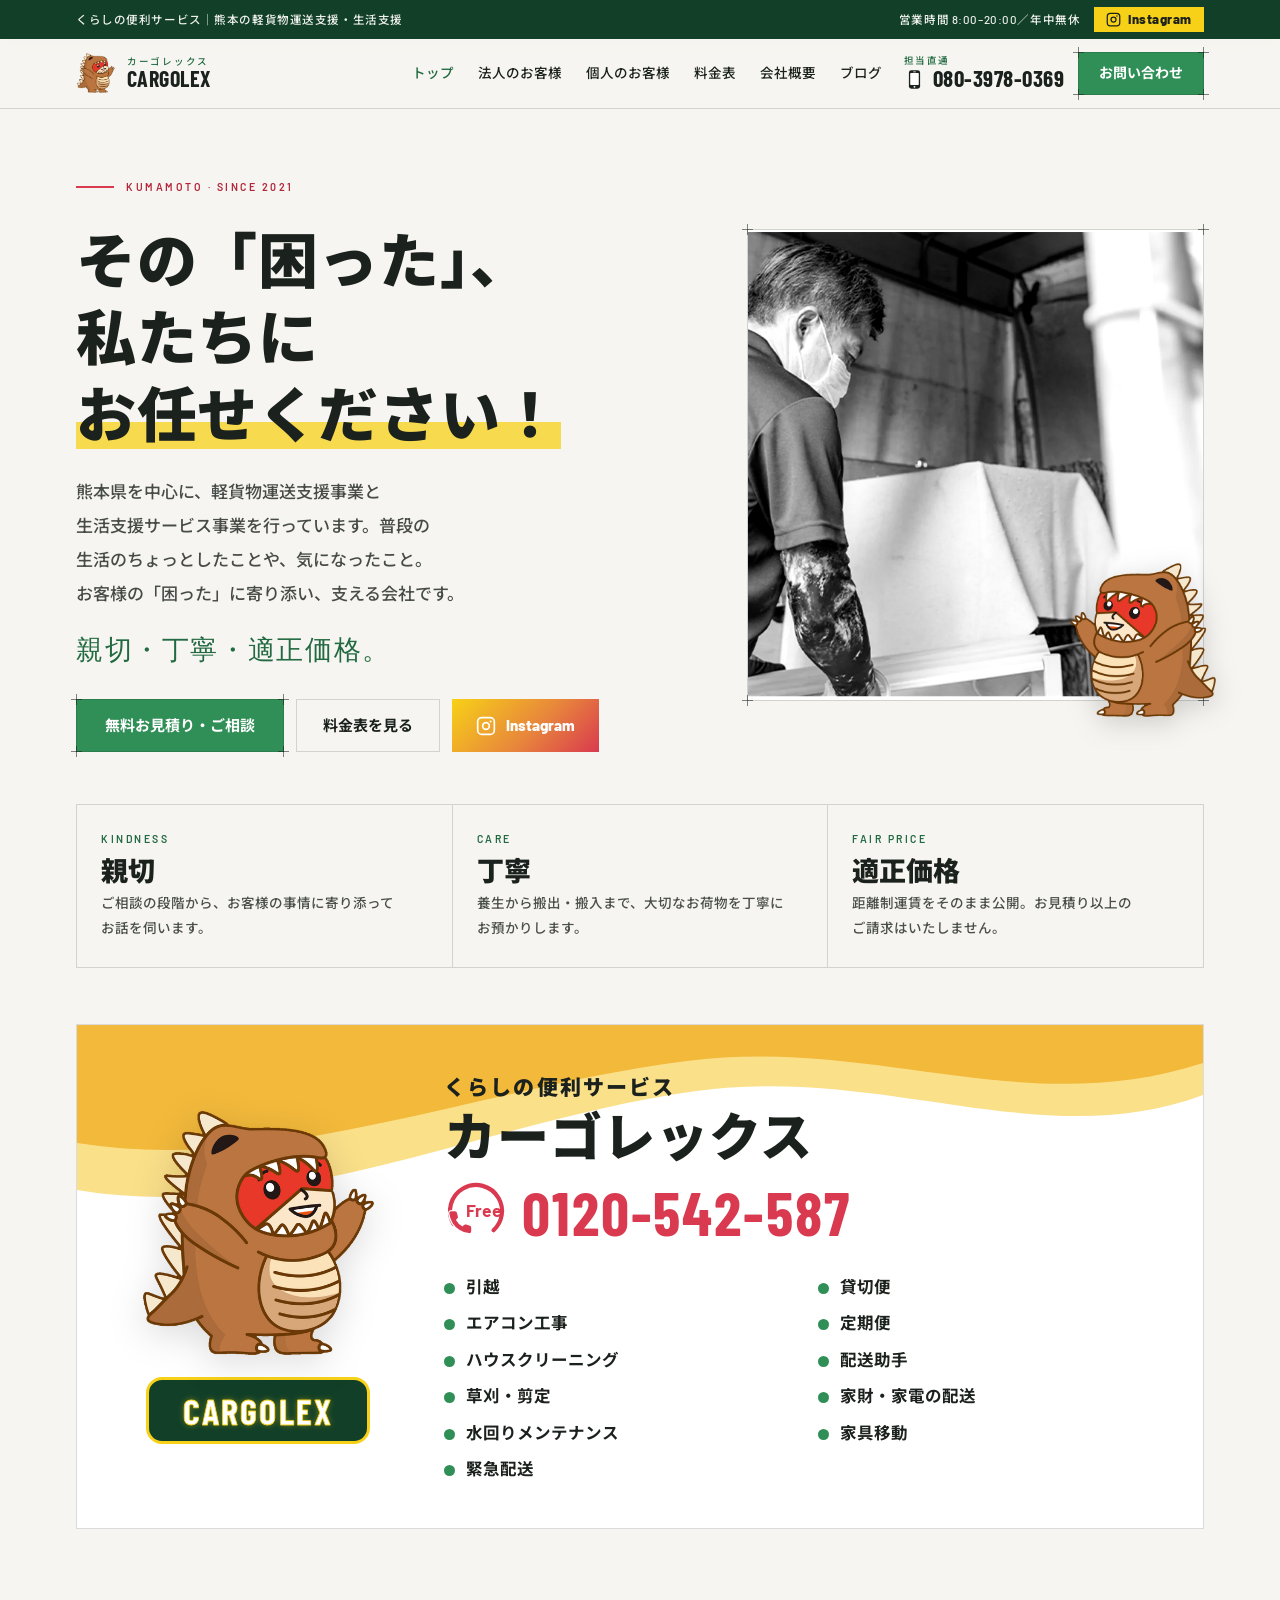
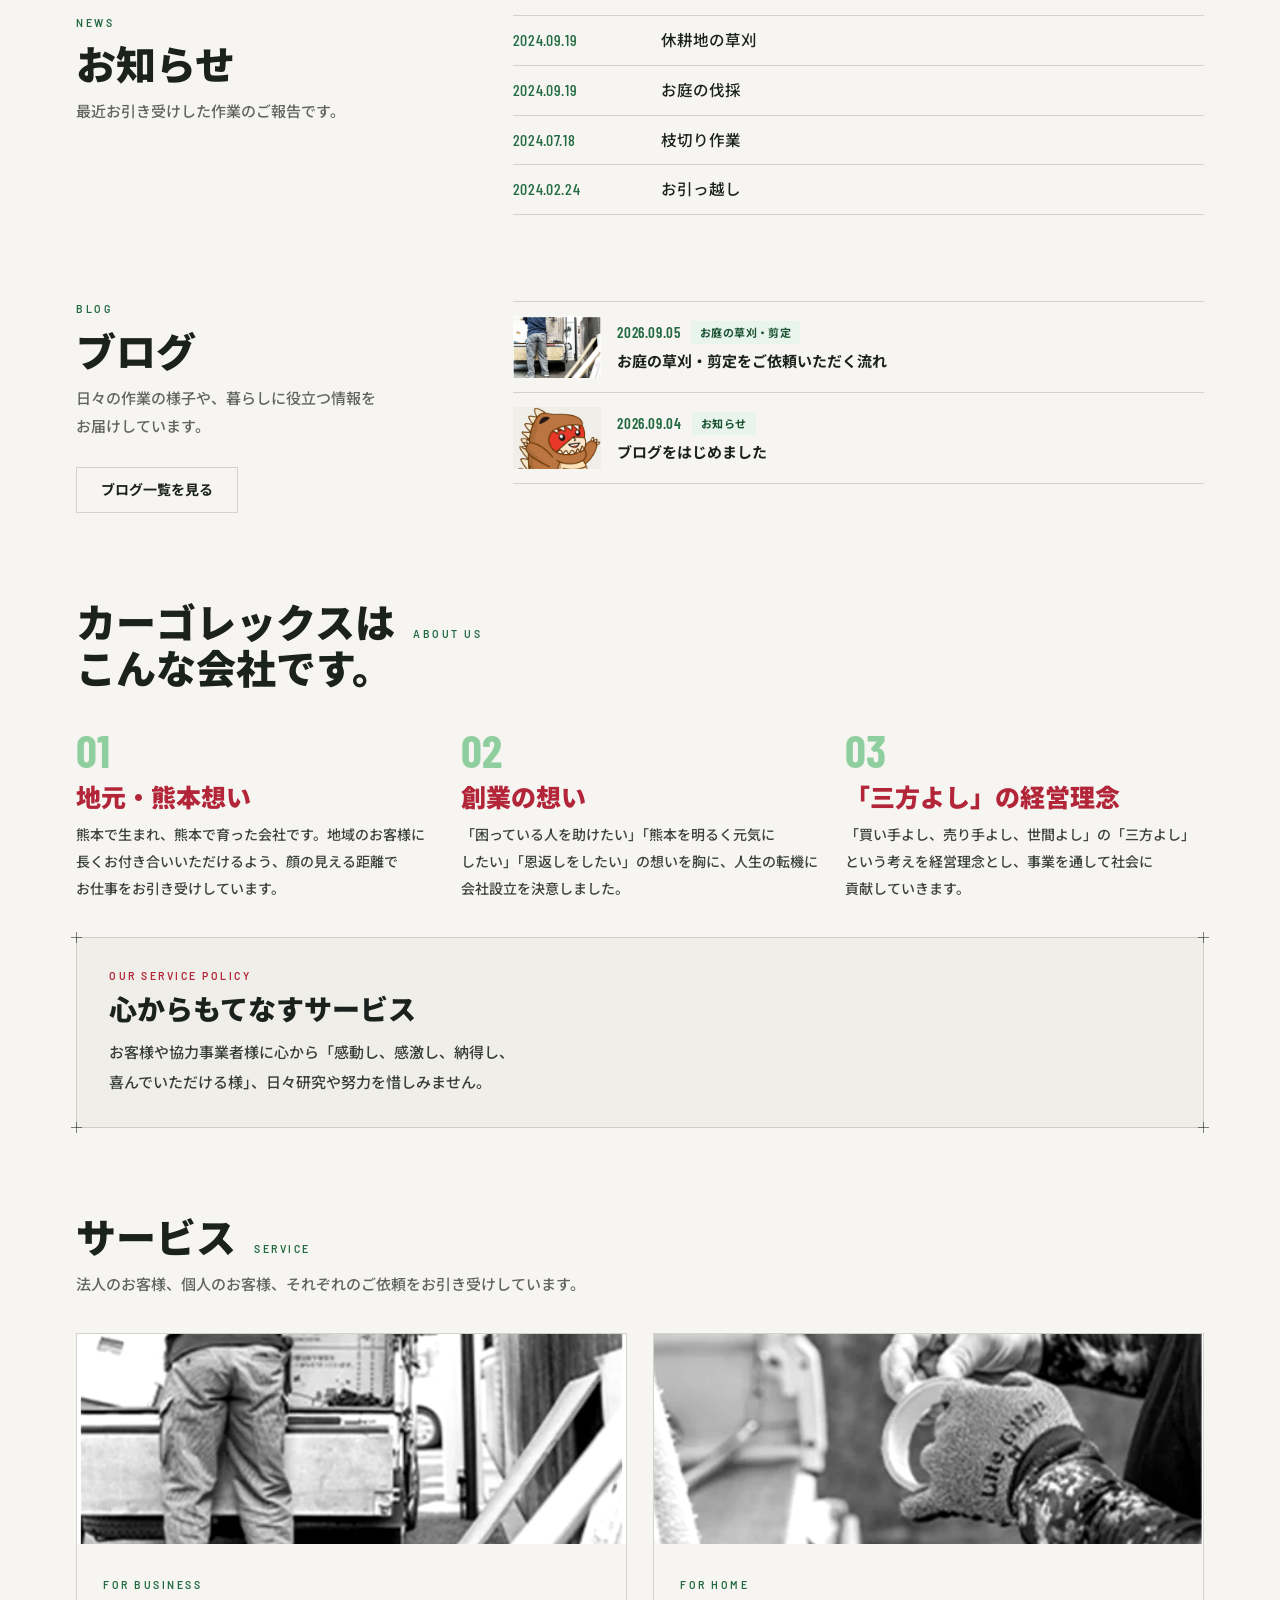
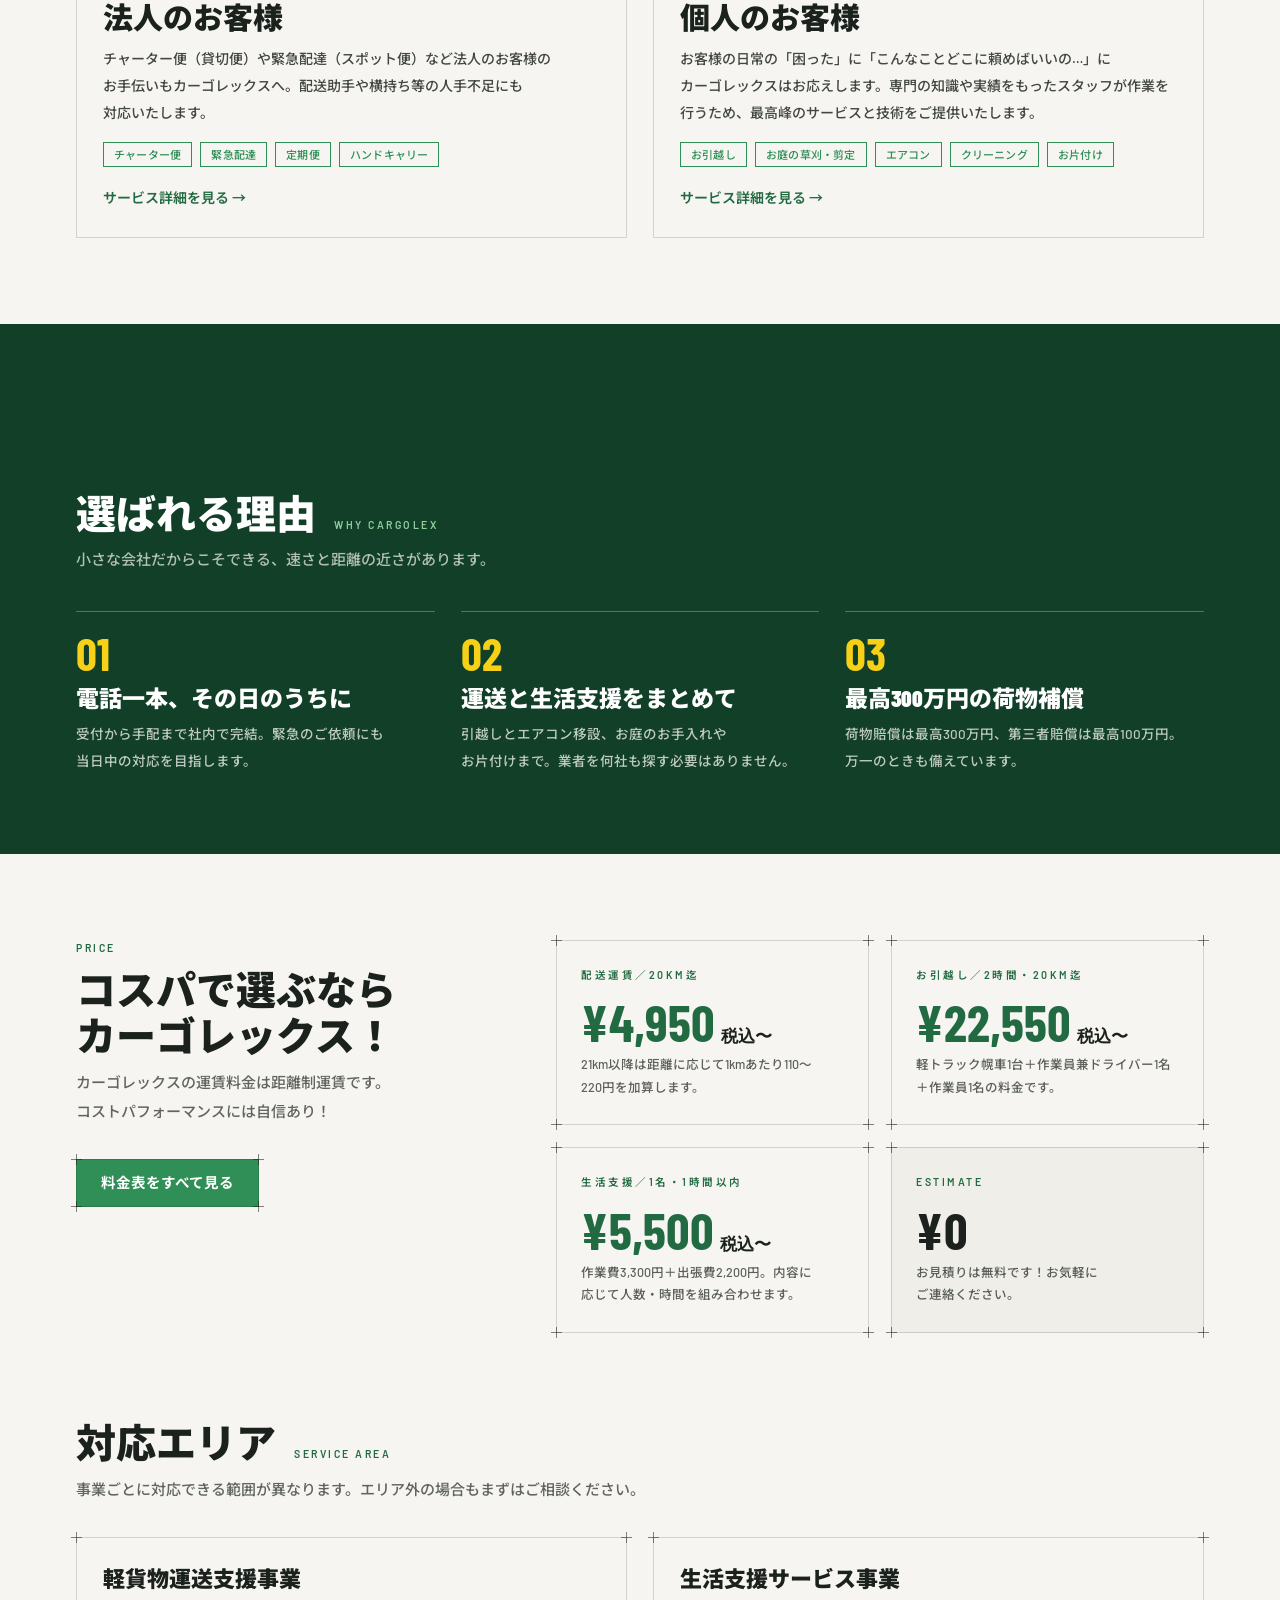
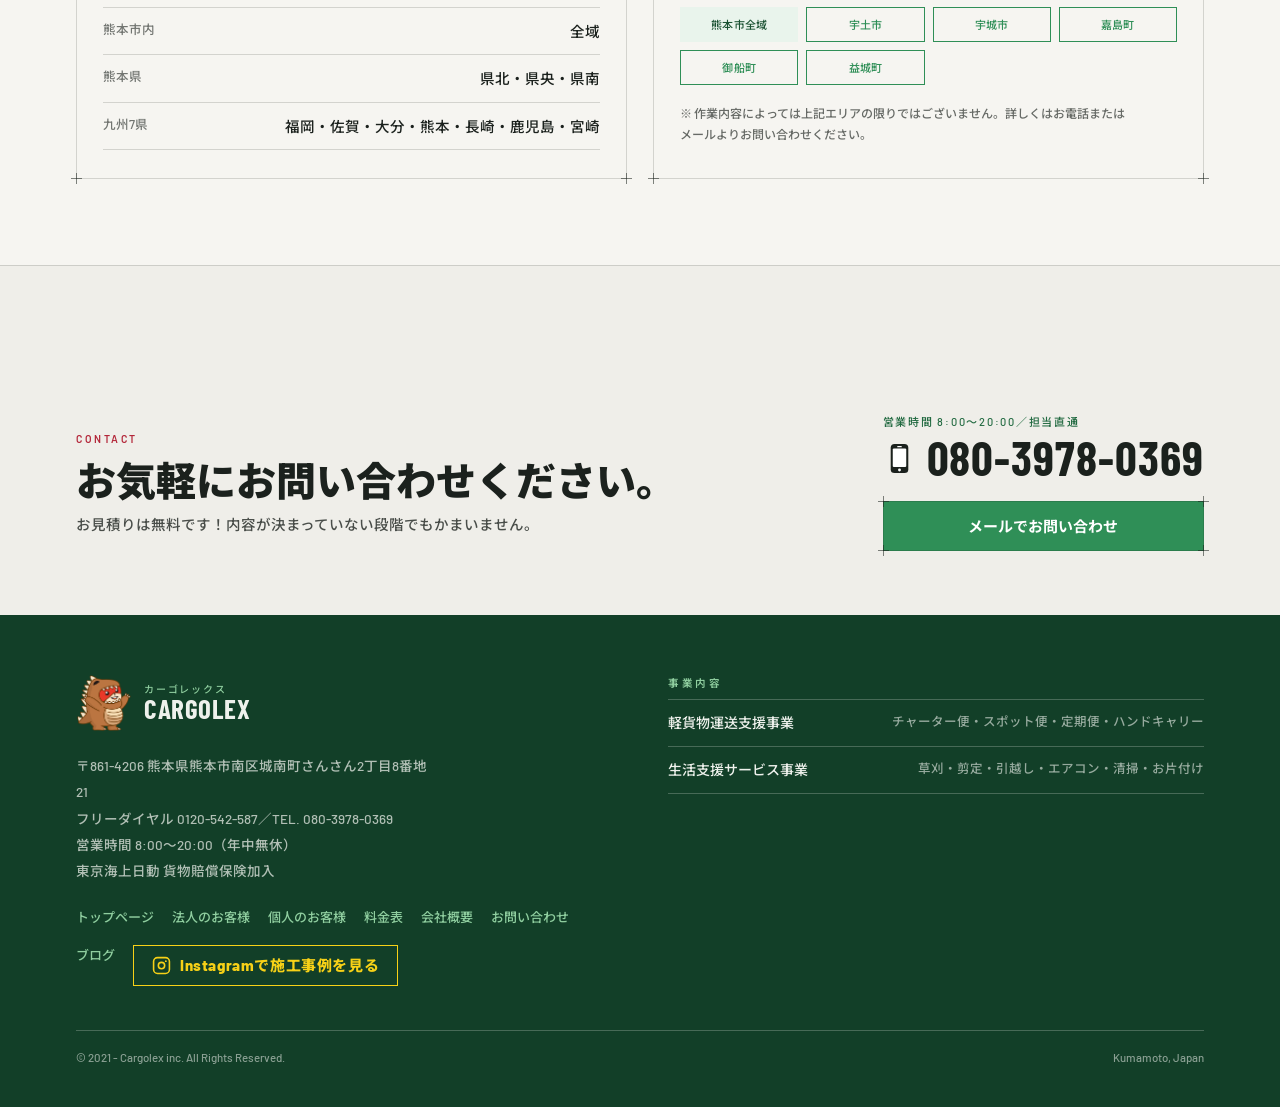
==== commit 9fae5828: "修正依頼対応：許可番号表記を全削除、料金に「〜」追加、車両スペック更新、法人対応エリアに注記追加、車両写真を掲載 Co-Authored-By: Claude Opus 5.5 <noreply@an" ====
--- a/index.html
+++ b/index.html
@@ -358,19 +358,19 @@
       <div class="blueprint" style="padding:26px 24px">
         <i class="corner tl"></i><i class="corner tr"></i><i class="corner bl"></i><i class="corner br"></i>
         <div class="kick">配送運賃／20km迄</div>
-        <div style="font-family:'Barlow Condensed',sans-serif;font-weight:700;font-size:52px;line-height:1;margin:12px 0 6px;color:var(--color-accent-700)">¥4,950<span style="font-size:17px;margin-left:6px;color:var(--color-text)">税込</span></div>
+        <div style="font-family:'Barlow Condensed',sans-serif;font-weight:700;font-size:52px;line-height:1;margin:12px 0 6px;color:var(--color-accent-700)">¥4,950<span style="font-size:17px;margin-left:6px;color:var(--color-text)">税込〜</span></div>
         <p style="font-size:12.5px;line-height:1.8;margin:0;opacity:.7">21km以降は距離に応じて1kmあたり110〜220円を加算します。</p>
       </div>
       <div class="blueprint" style="padding:26px 24px">
         <i class="corner tl"></i><i class="corner tr"></i><i class="corner bl"></i><i class="corner br"></i>
         <div class="kick">お引越し／2時間・20km迄</div>
-        <div style="font-family:'Barlow Condensed',sans-serif;font-weight:700;font-size:52px;line-height:1;margin:12px 0 6px;color:var(--color-accent-700)">¥22,550<span style="font-size:17px;margin-left:6px;color:var(--color-text)">税込</span></div>
+        <div style="font-family:'Barlow Condensed',sans-serif;font-weight:700;font-size:52px;line-height:1;margin:12px 0 6px;color:var(--color-accent-700)">¥22,550<span style="font-size:17px;margin-left:6px;color:var(--color-text)">税込〜</span></div>
         <p style="font-size:12.5px;line-height:1.8;margin:0;opacity:.7">軽トラック幌車1台＋作業員兼ドライバー1名＋作業員1名の料金です。</p>
       </div>
       <div class="blueprint" style="padding:26px 24px">
         <i class="corner tl"></i><i class="corner tr"></i><i class="corner bl"></i><i class="corner br"></i>
         <div class="kick">生活支援／1名・1時間以内</div>
-        <div style="font-family:'Barlow Condensed',sans-serif;font-weight:700;font-size:52px;line-height:1;margin:12px 0 6px;color:var(--color-accent-700)">¥5,500<span style="font-size:17px;margin-left:6px;color:var(--color-text)">税込</span></div>
+        <div style="font-family:'Barlow Condensed',sans-serif;font-weight:700;font-size:52px;line-height:1;margin:12px 0 6px;color:var(--color-accent-700)">¥5,500<span style="font-size:17px;margin-left:6px;color:var(--color-text)">税込〜</span></div>
         <p style="font-size:12.5px;line-height:1.8;margin:0;opacity:.7">作業費3,300円＋出張費2,200円。内容に応じて人数・時間を組み合わせます。</p>
       </div>
       <div class="blueprint" style="padding:26px 24px;background:var(--color-neutral-100)">
@@ -443,7 +443,7 @@
             <span style="font-family:'Barlow Condensed',sans-serif;font-weight:700;font-size:27px;letter-spacing:.02em">CARGOLEX</span>
           </span>
         </div>
-        <p style="font-size:13.5px;line-height:1.95;margin:22px 0 0;max-width:44ch;color:rgba(238,241,236,.72)">〒861-4206 熊本県熊本市南区城南町さんさん2丁目8番地21<br>フリーダイヤル 0120-542-587／TEL. 080-3978-0369<br>営業時間 8:00〜20:00（年中無休）<br>熊本市一般廃棄物収集運搬業許可（第21RH-82号）<br>東京海上日動 貨物賠償保険加入</p>
+        <p style="font-size:13.5px;line-height:1.95;margin:22px 0 0;max-width:44ch;color:rgba(238,241,236,.72)">〒861-4206 熊本県熊本市南区城南町さんさん2丁目8番地21<br>フリーダイヤル 0120-542-587／TEL. 080-3978-0369<br>営業時間 8:00〜20:00（年中無休）<br>東京海上日動 貨物賠償保険加入</p>
         <div style="display:flex;gap:18px;flex-wrap:wrap;margin-top:22px;font-size:13px">
           <a href="index.html" style="color:var(--color-accent-300)">トップページ</a>
           <a href="business.html" style="color:var(--color-accent-300)">法人のお客様</a>
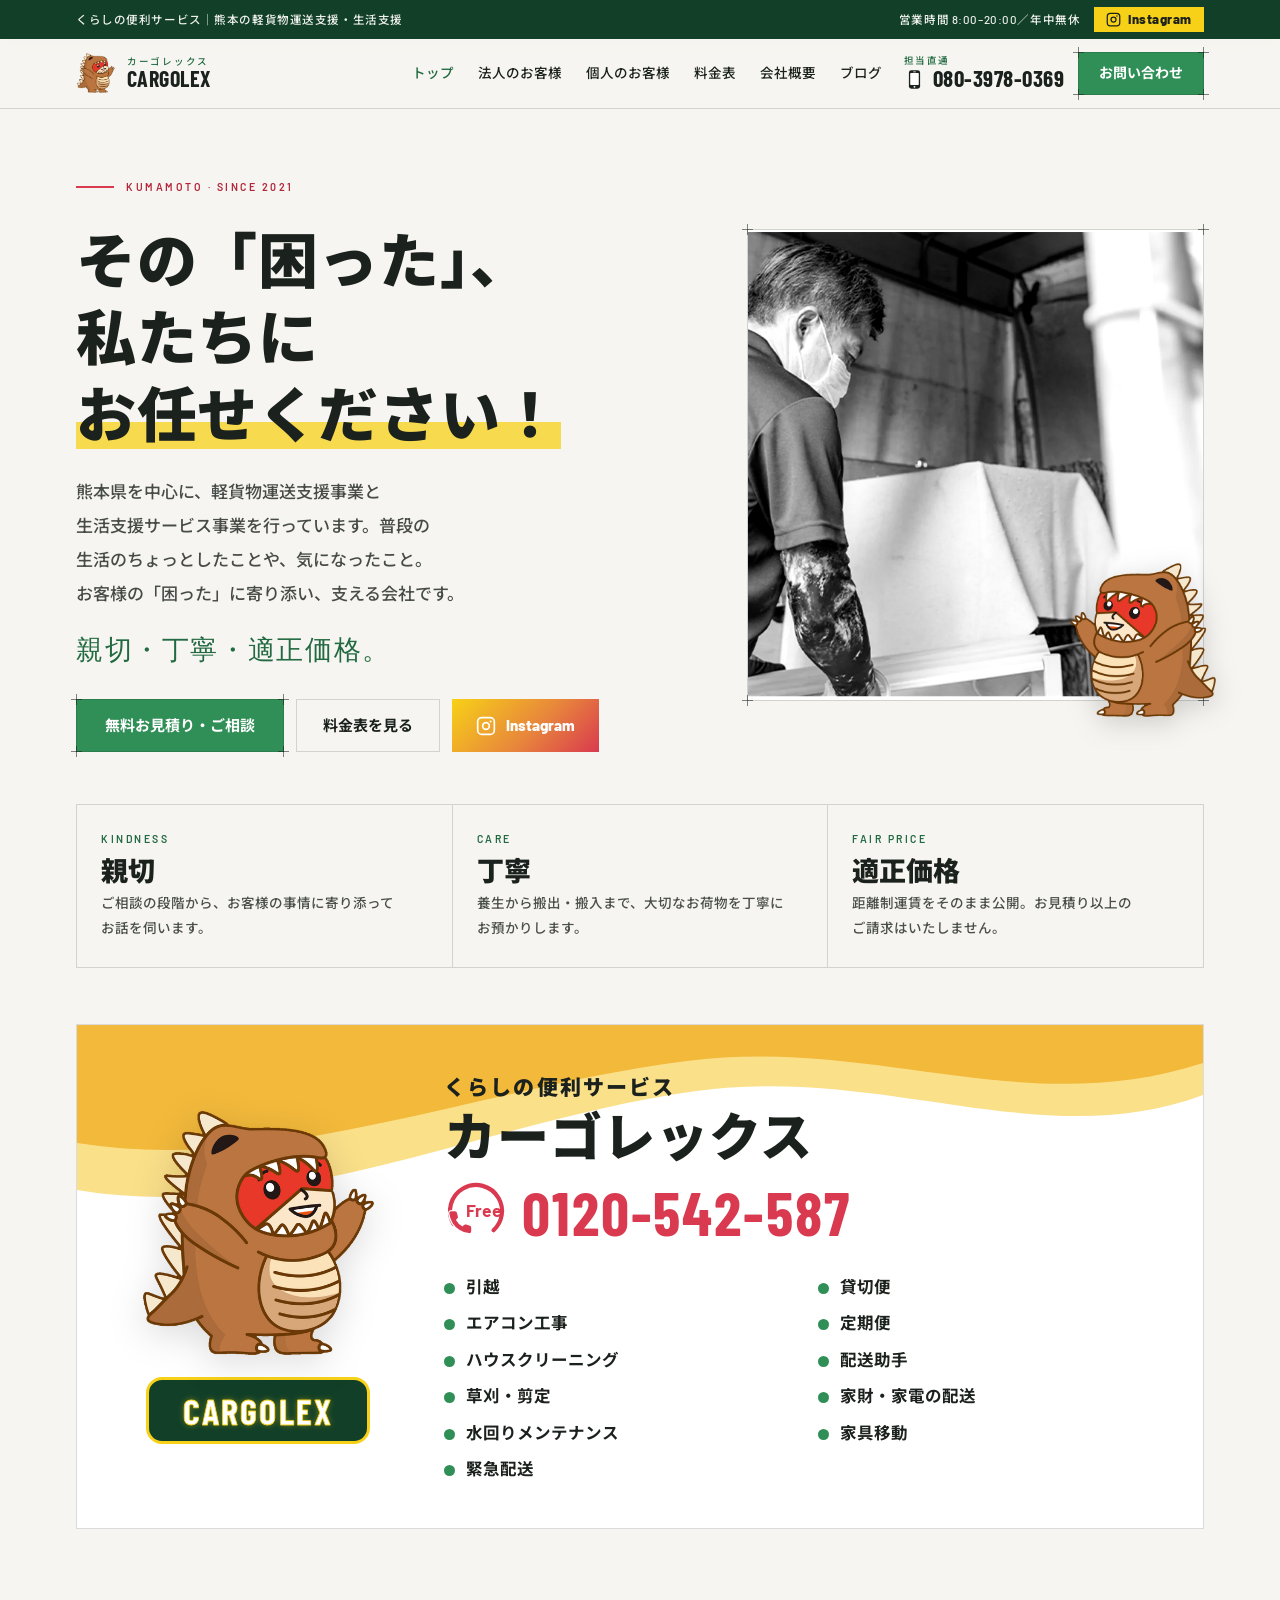
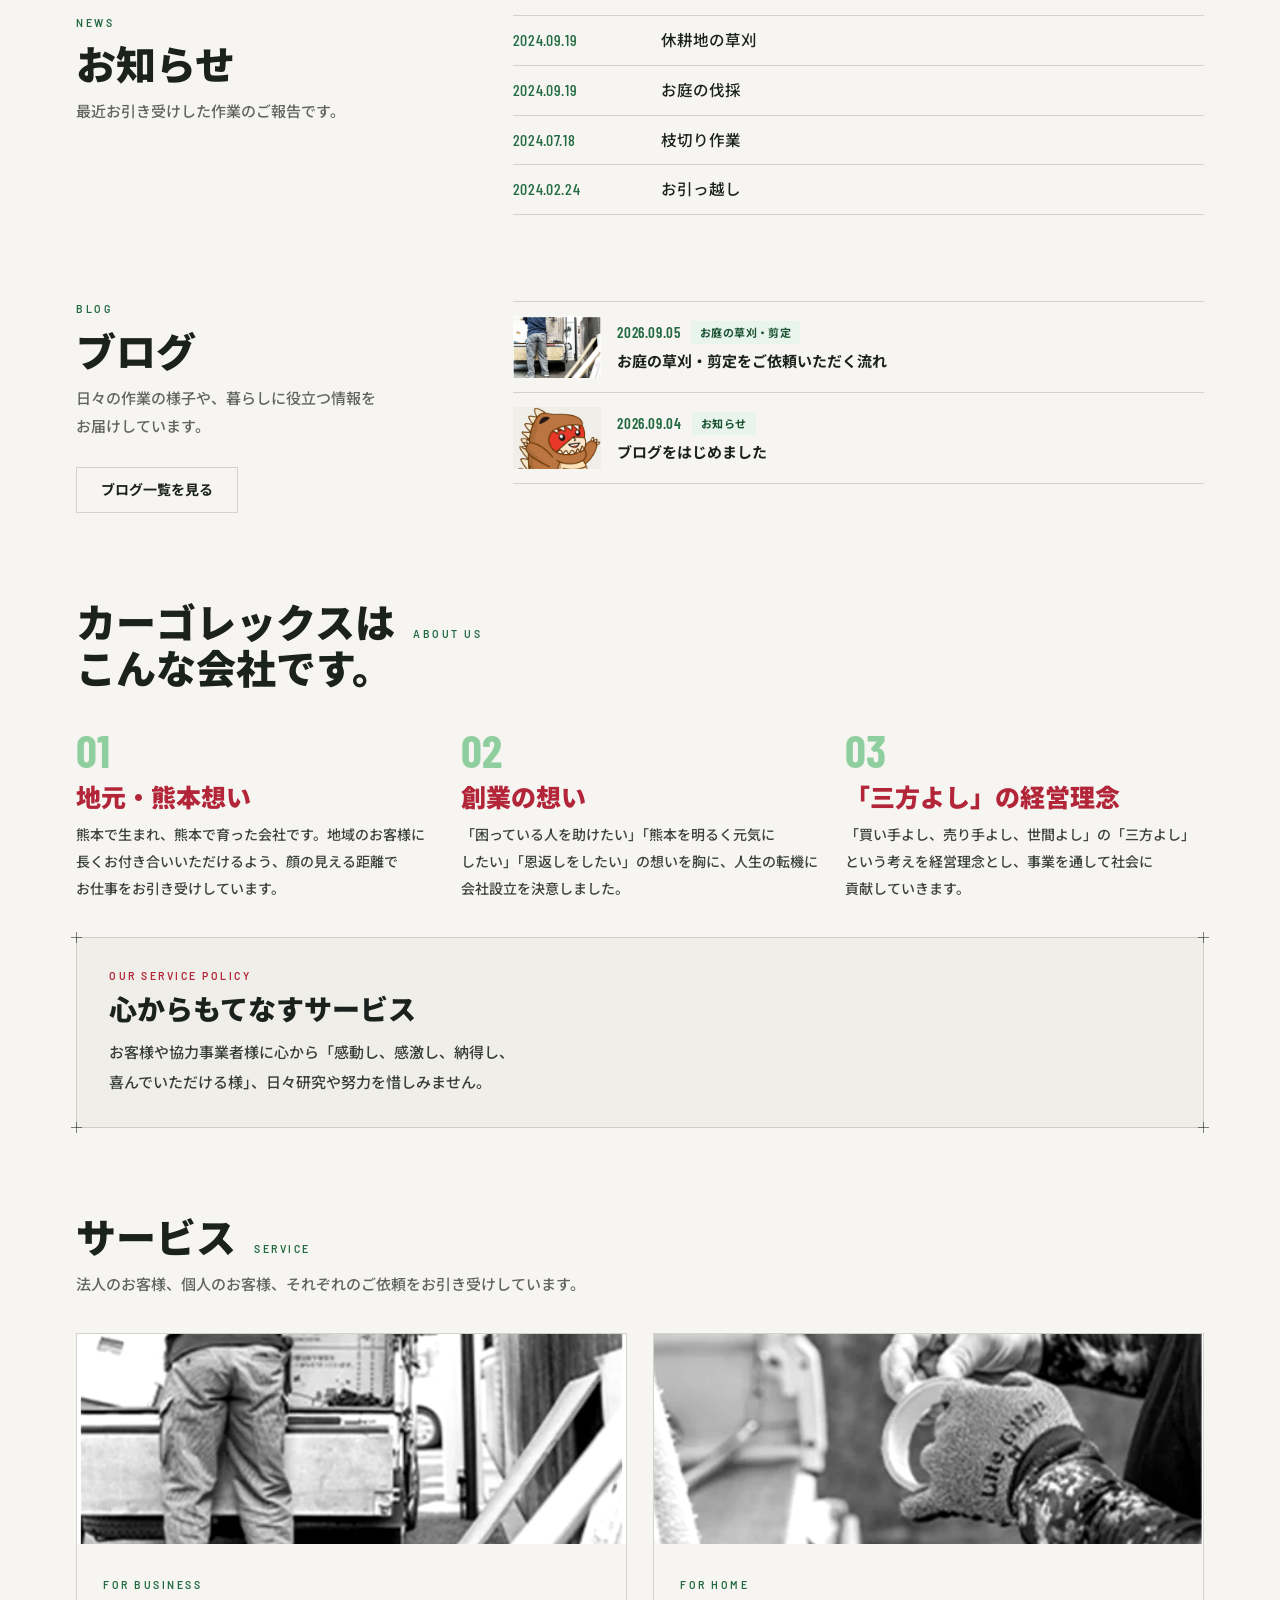
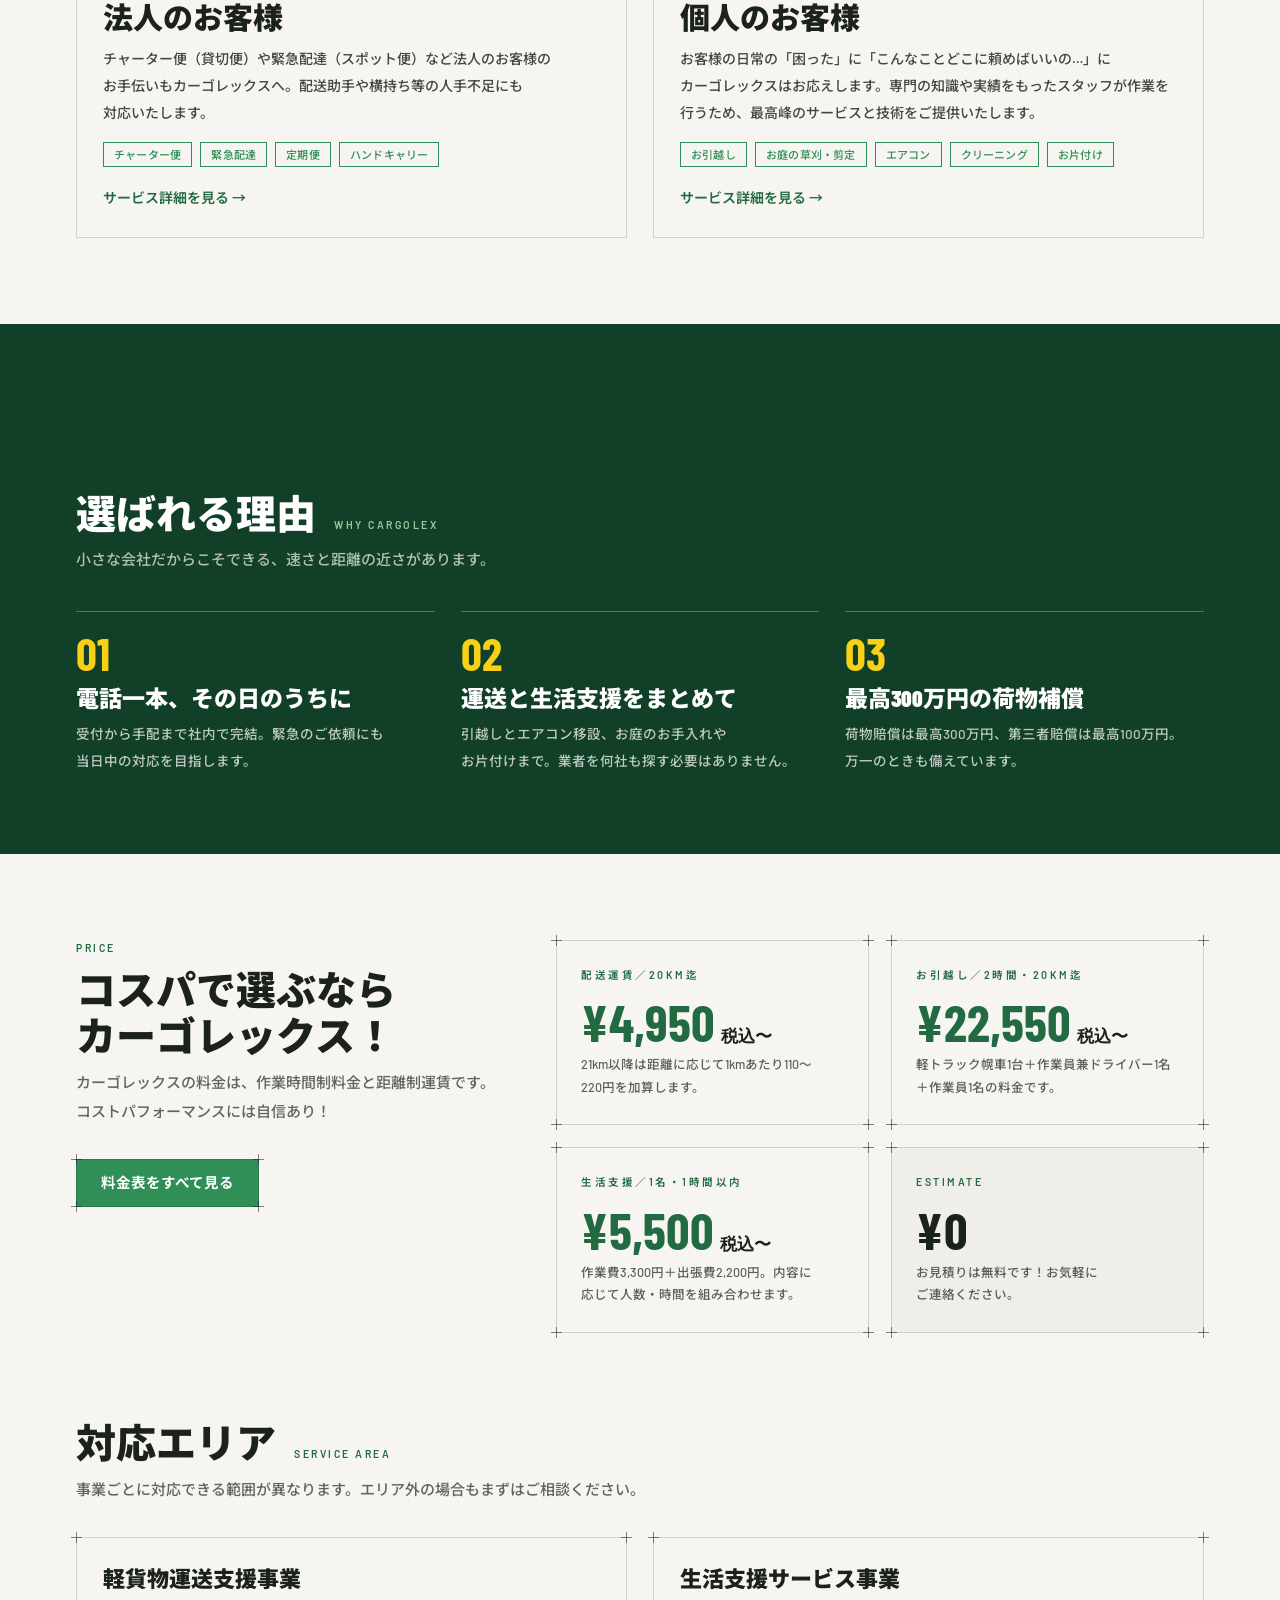
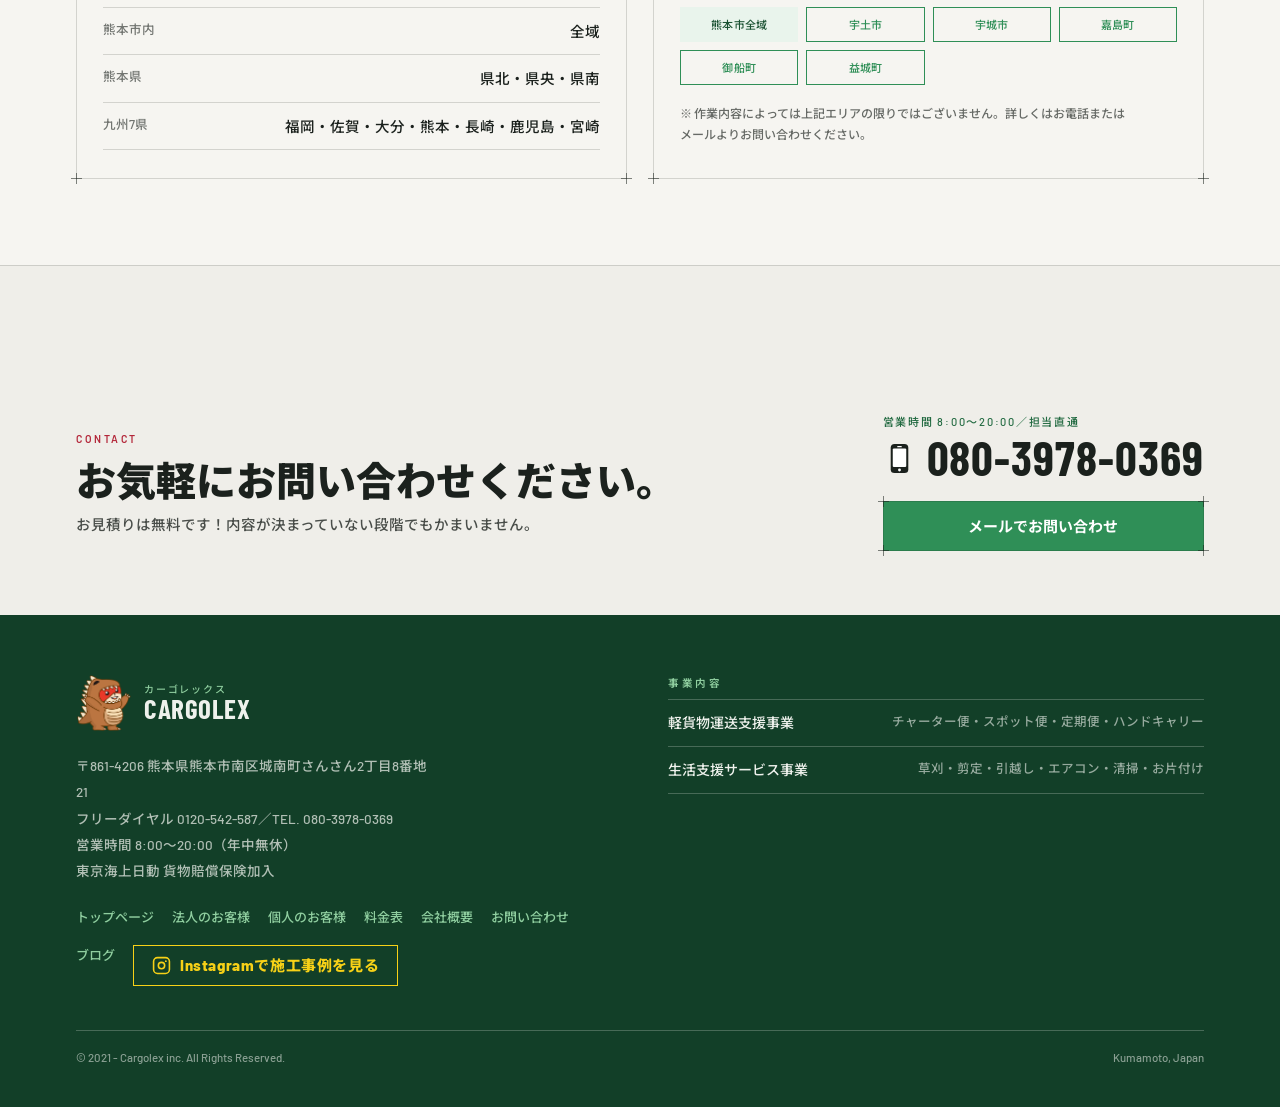
==== commit 158bdcee: "料金説明を「作業時間制料金と距離制運賃」に修正、個人ページの「お庭の件で」と注記を削除 Co-Authored-By: Claude Opus 5.5 <noreply@anthropic.com> " ====
--- a/index.html
+++ b/index.html
@@ -348,7 +348,7 @@
     <div>
       <div class="kick">Price</div>
       <h2 class="h2" style="margin-top:10px">コスパで選ぶなら<br>カーゴレックス！</h2>
-      <p class="lead">カーゴレックスの運賃料金は距離制運賃です。コストパフォーマンスには自信あり！</p>
+      <p class="lead">カーゴレックスの料金は、作業時間制料金と距離制運賃です。コストパフォーマンスには自信あり！</p>
       <a class="btn btn-primary blueprint" href="price.html" style="padding:13px 24px;font-size:14.5px">
         <i class="corner tl"></i><i class="corner tr"></i><i class="corner bl"></i><i class="corner br"></i>
         料金表をすべて見る
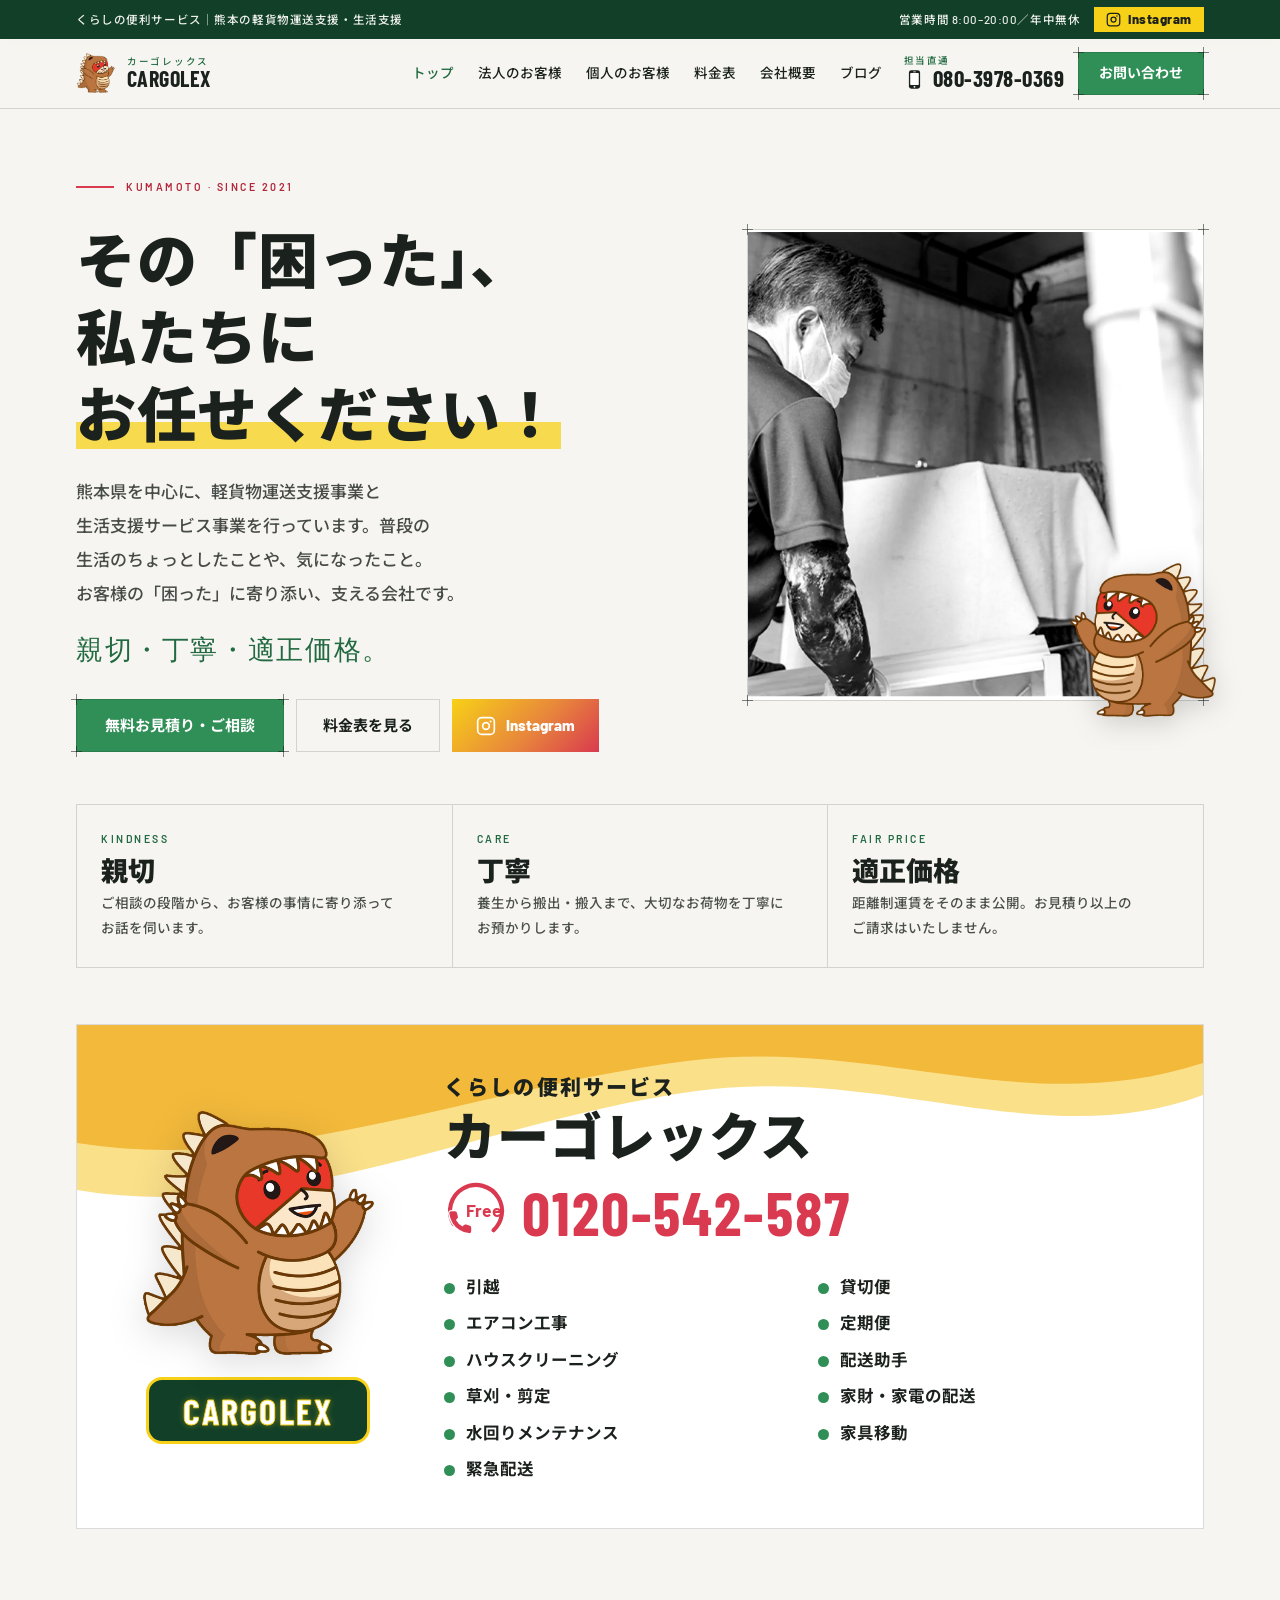
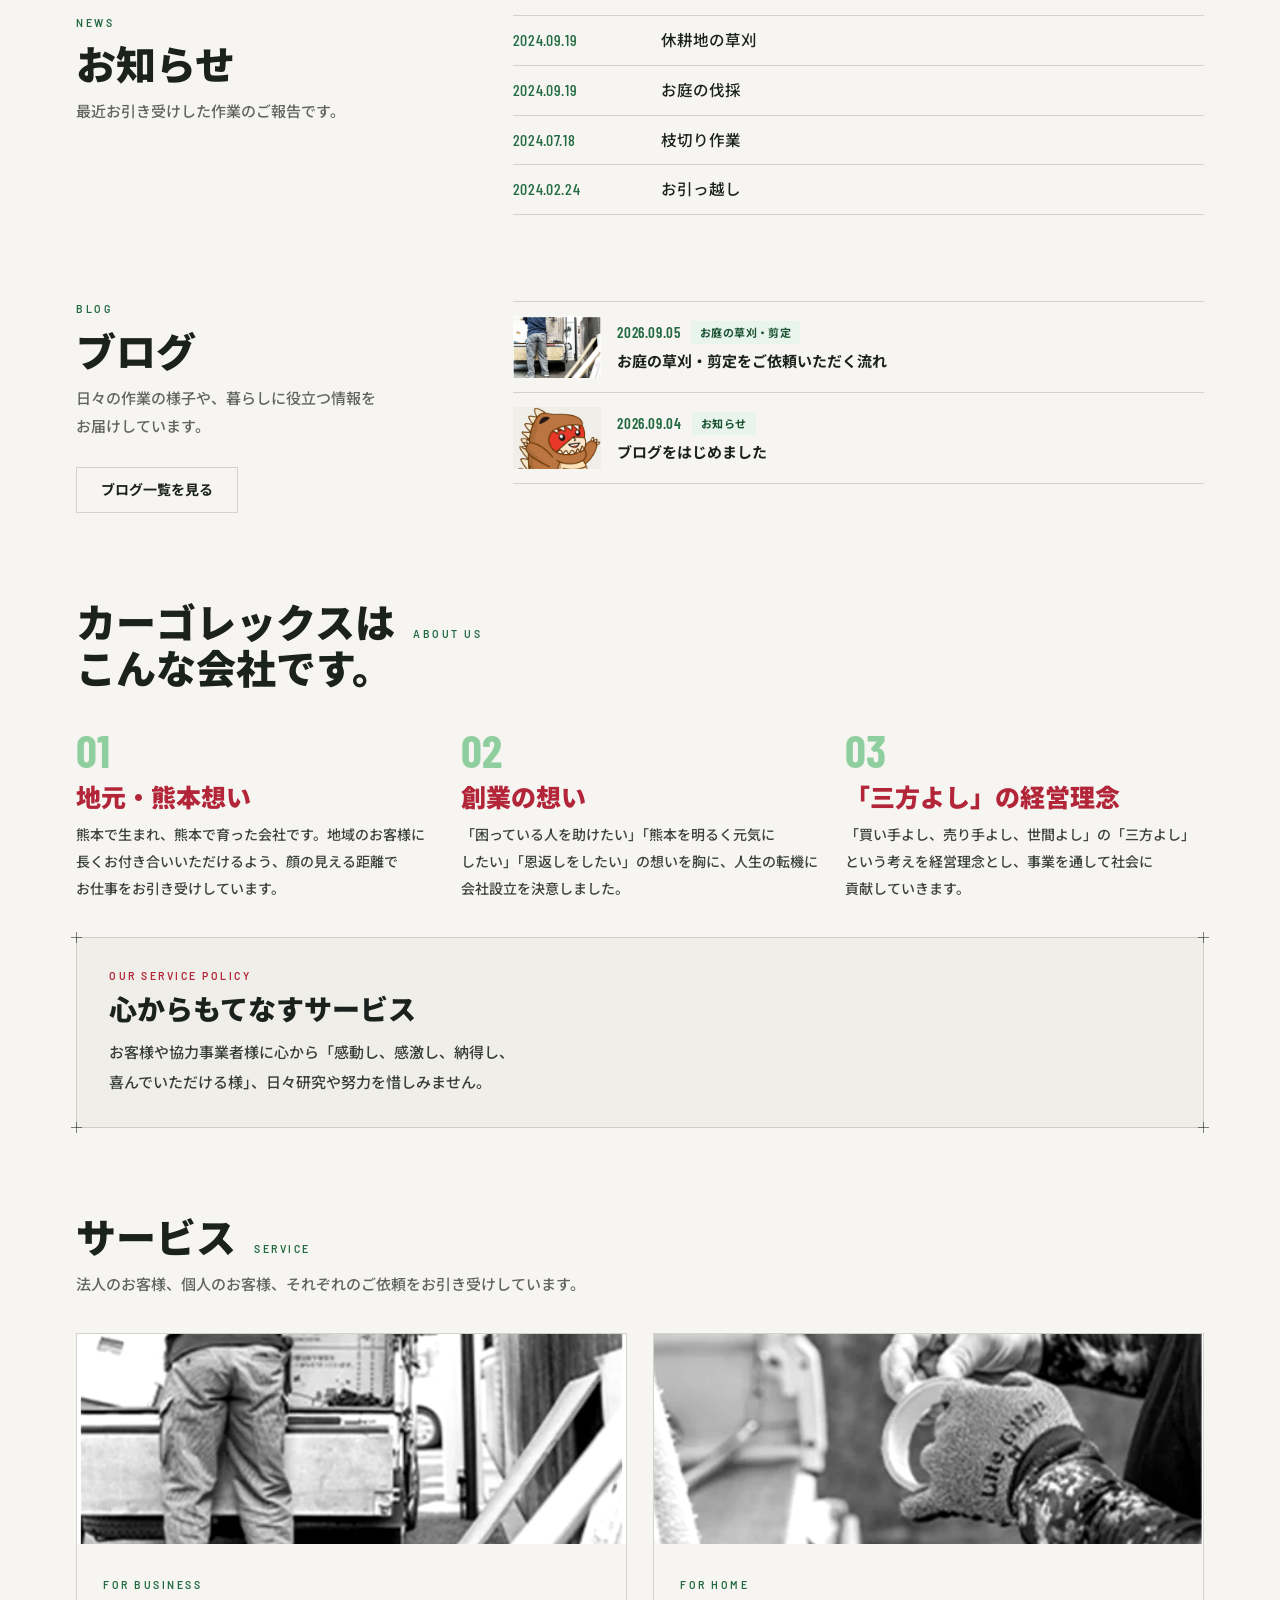
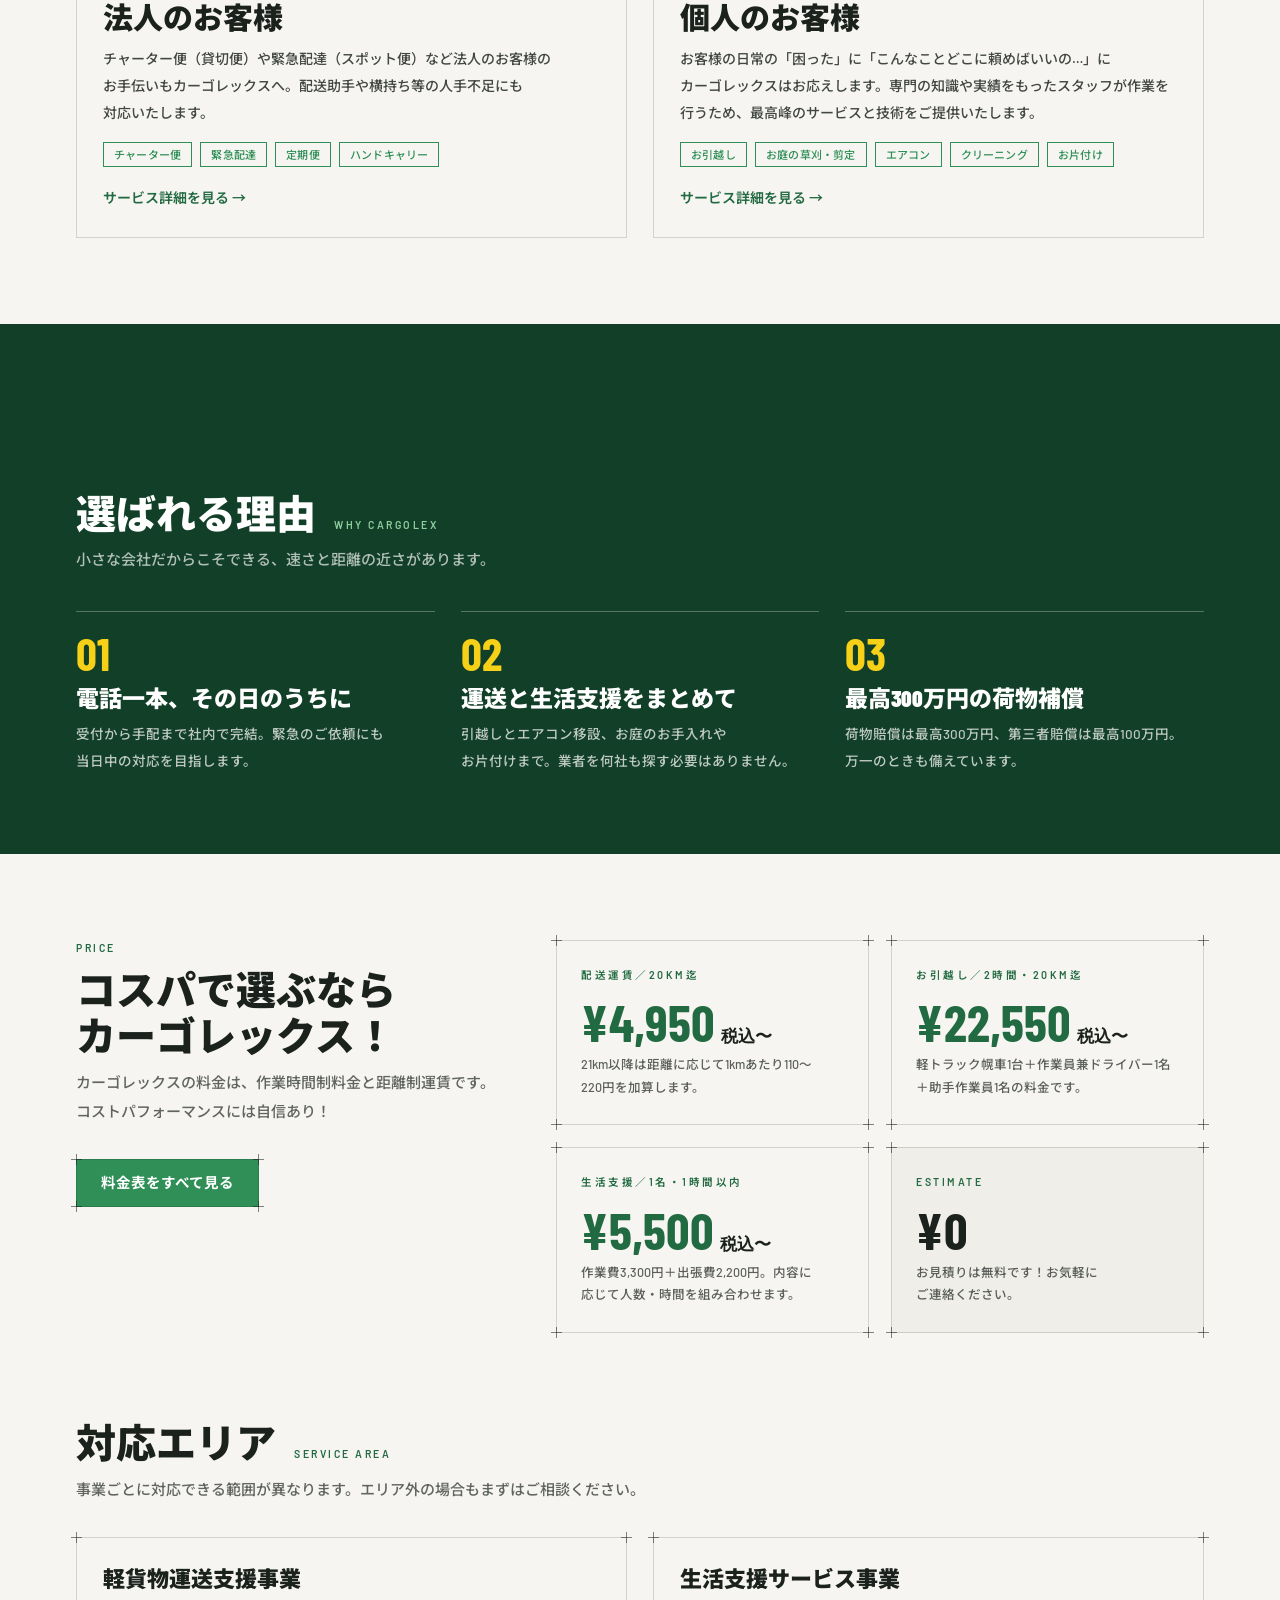
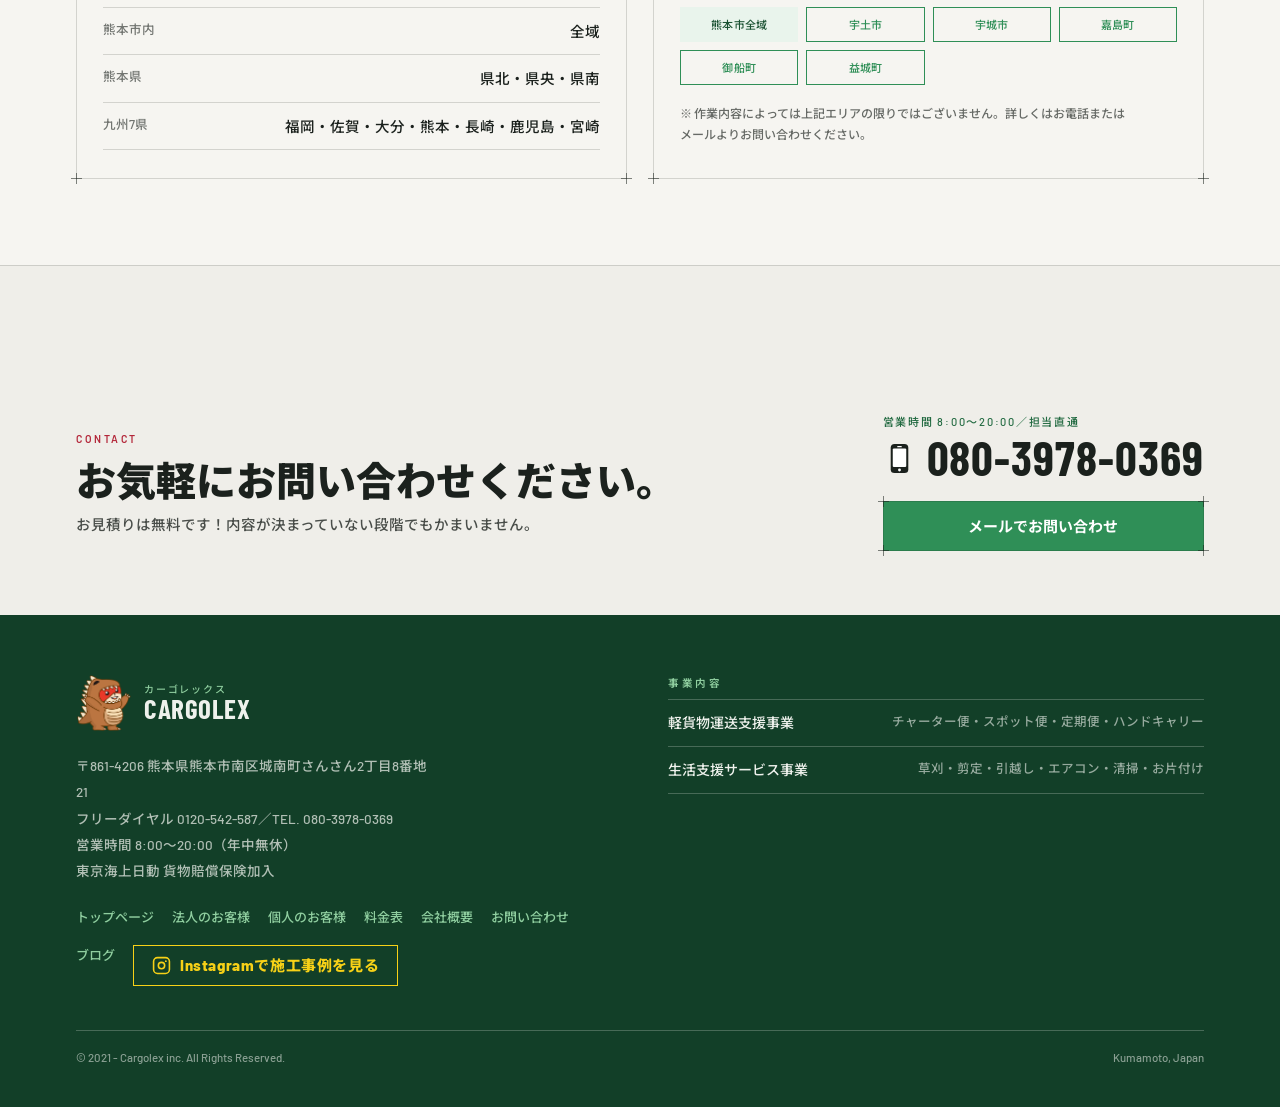
==== commit f0df8788: "お引越し料金の表記を修正（助手作業員1名、作業員2名・1車両） Co-Authored-By: Claude Opus 5.5 <noreply@anthropic.com> Claude-Sessi" ====
--- a/index.html
+++ b/index.html
@@ -365,7 +365,7 @@
         <i class="corner tl"></i><i class="corner tr"></i><i class="corner bl"></i><i class="corner br"></i>
         <div class="kick">お引越し／2時間・20km迄</div>
         <div style="font-family:'Barlow Condensed',sans-serif;font-weight:700;font-size:52px;line-height:1;margin:12px 0 6px;color:var(--color-accent-700)">¥22,550<span style="font-size:17px;margin-left:6px;color:var(--color-text)">税込〜</span></div>
-        <p style="font-size:12.5px;line-height:1.8;margin:0;opacity:.7">軽トラック幌車1台＋作業員兼ドライバー1名＋作業員1名の料金です。</p>
+        <p style="font-size:12.5px;line-height:1.8;margin:0;opacity:.7">軽トラック幌車1台＋作業員兼ドライバー1名＋助手作業員1名の料金です。</p>
       </div>
       <div class="blueprint" style="padding:26px 24px">
         <i class="corner tl"></i><i class="corner tr"></i><i class="corner bl"></i><i class="corner br"></i>
